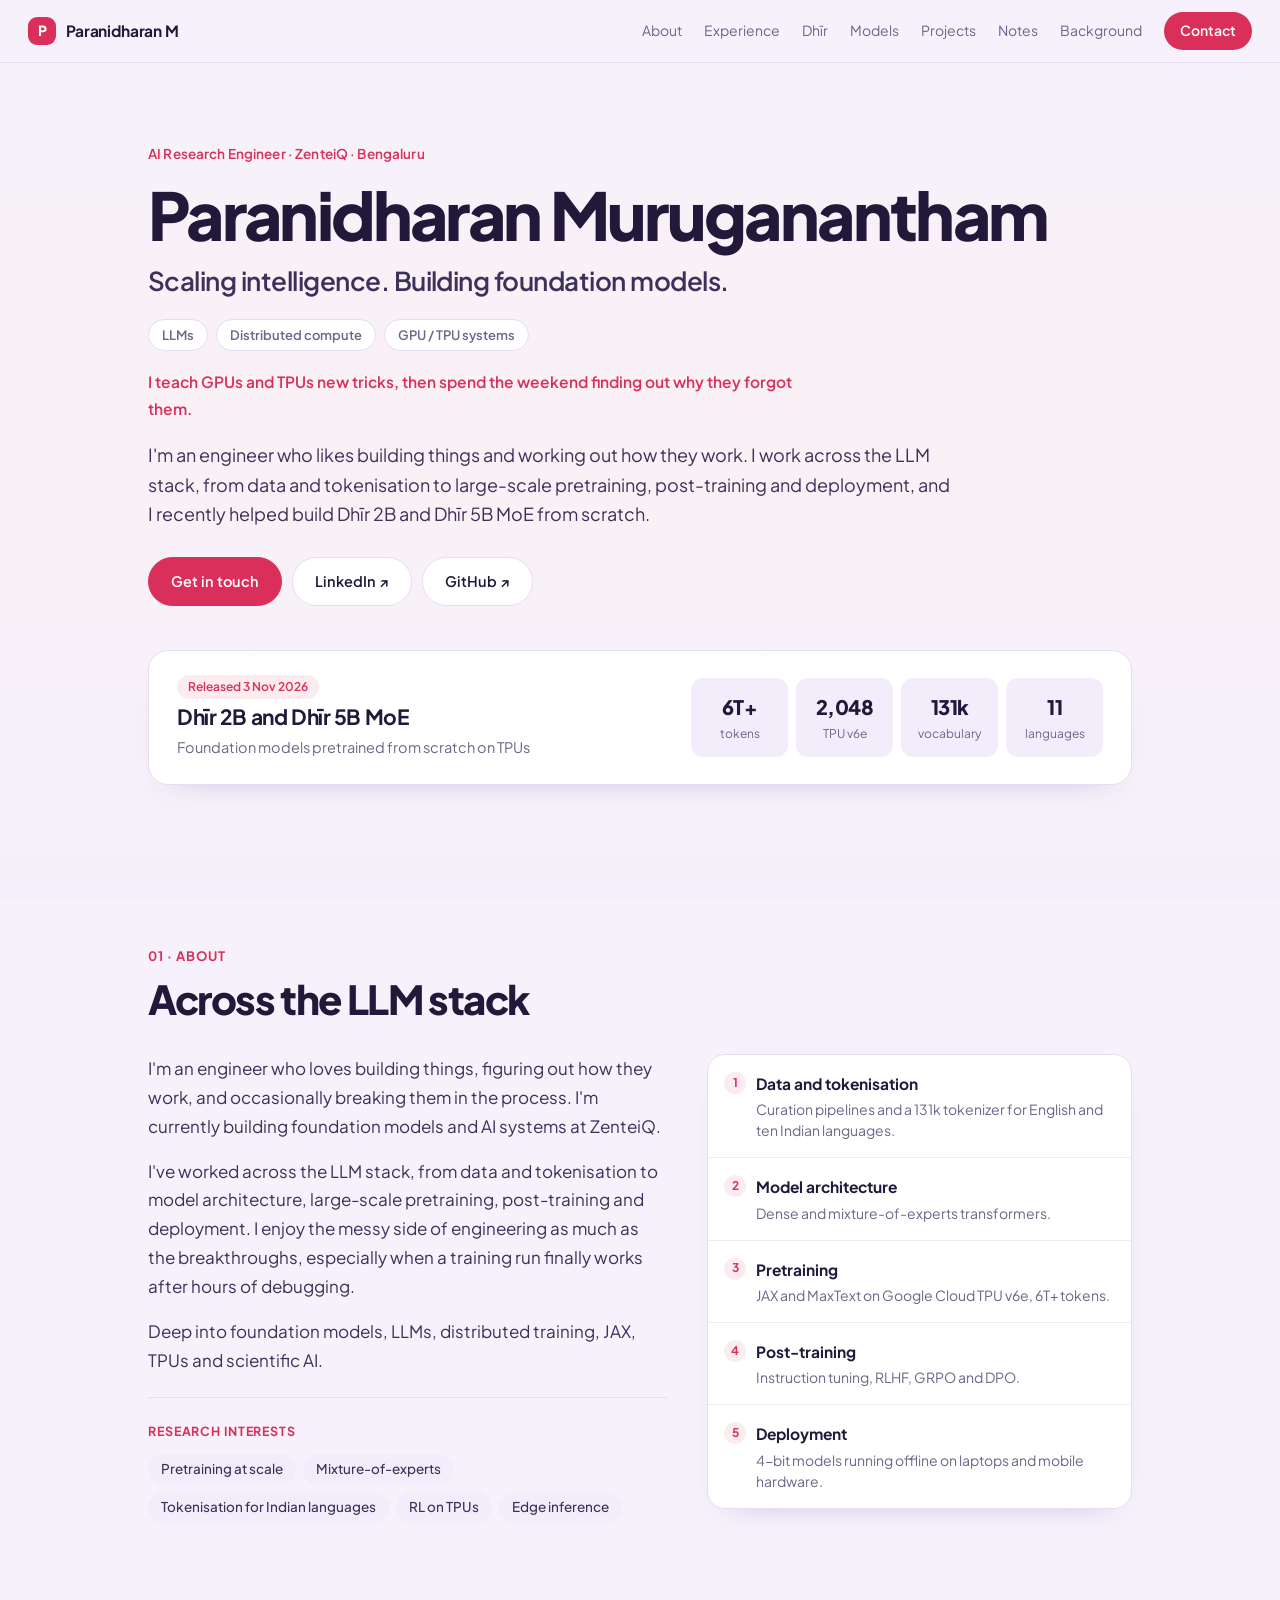
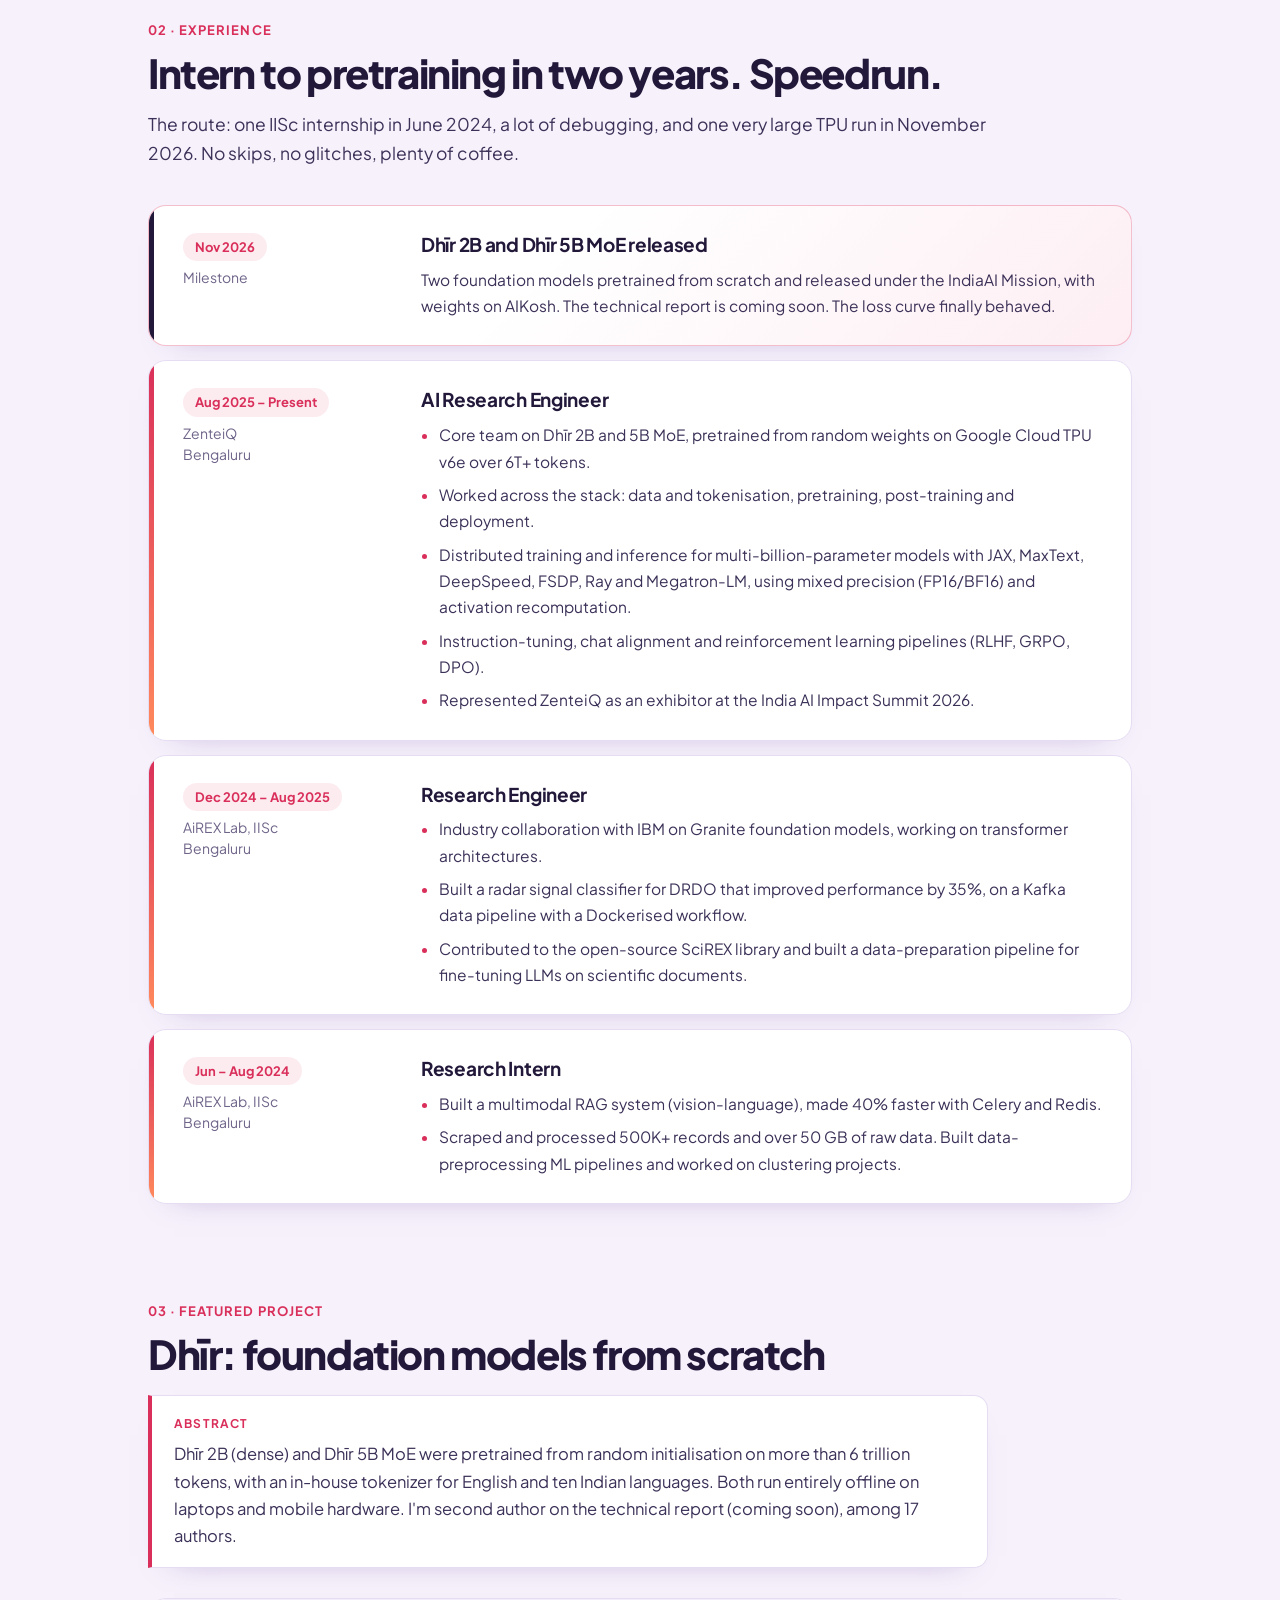
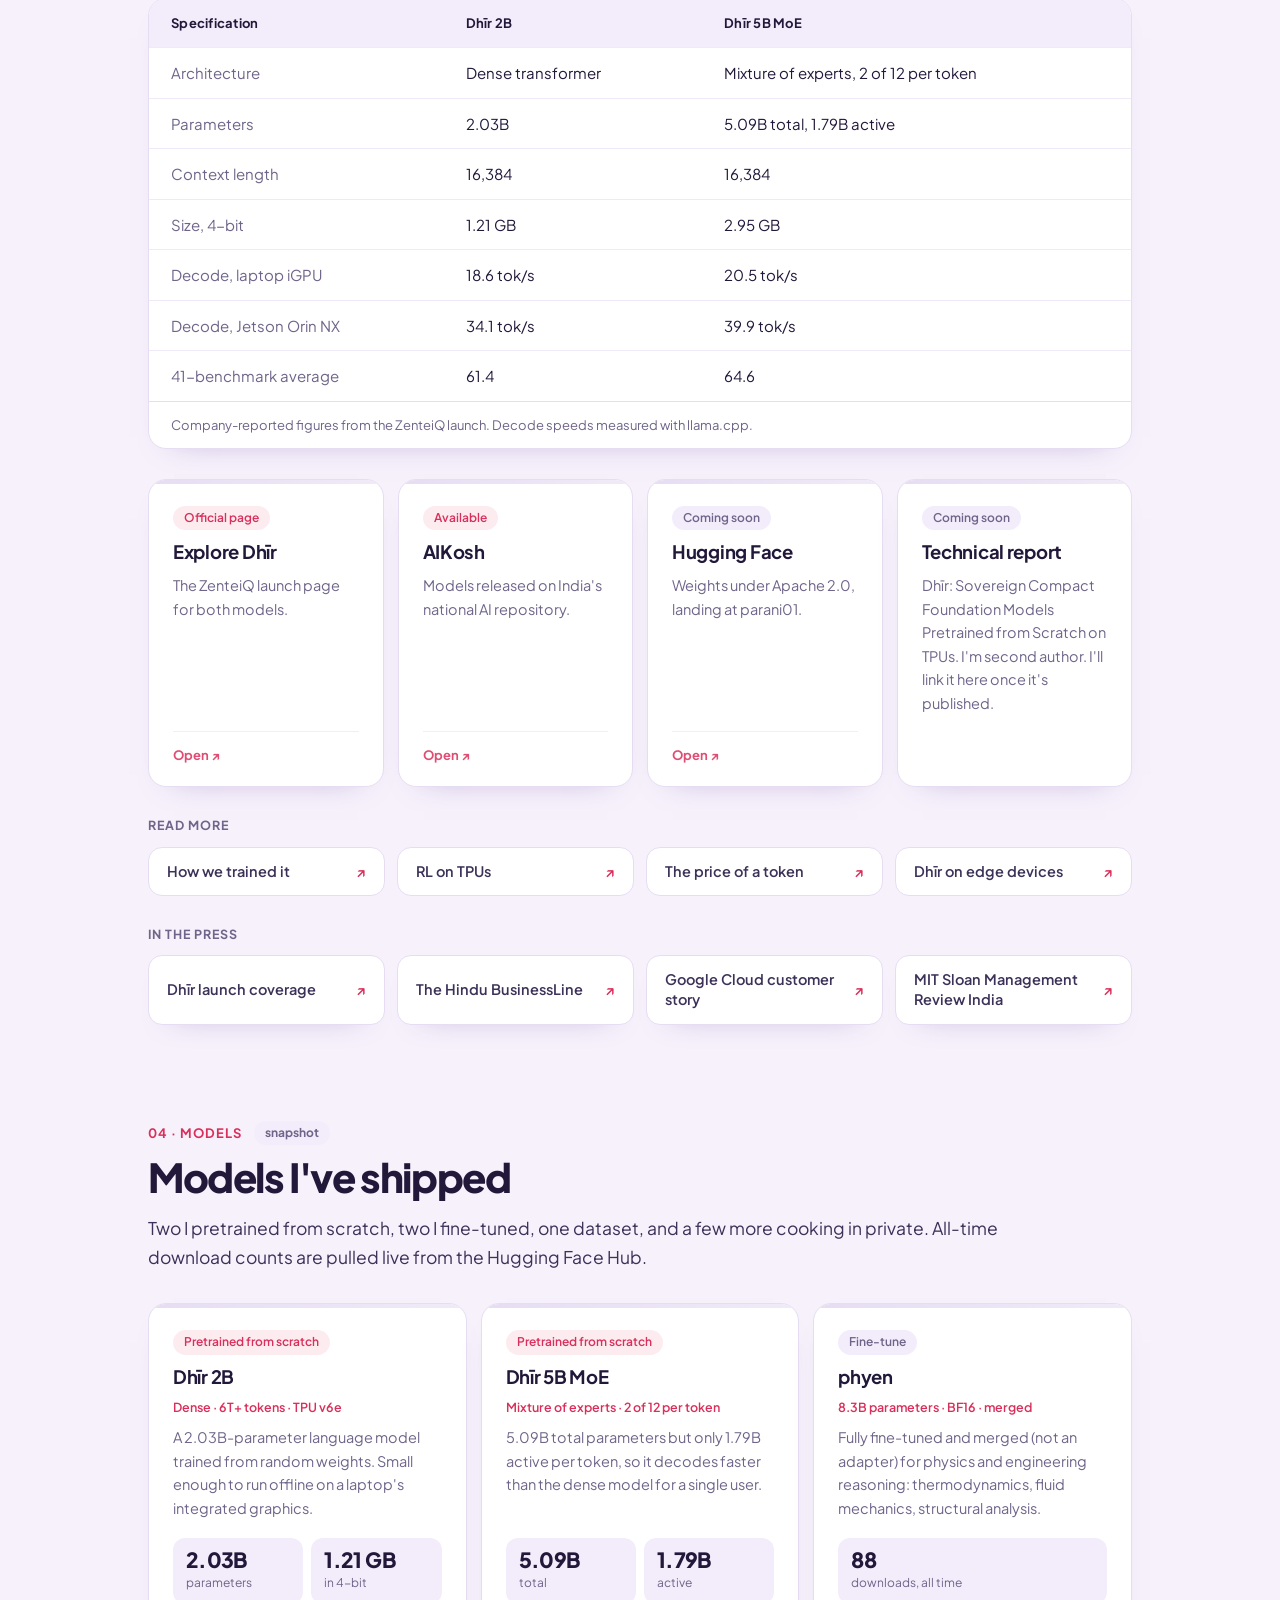
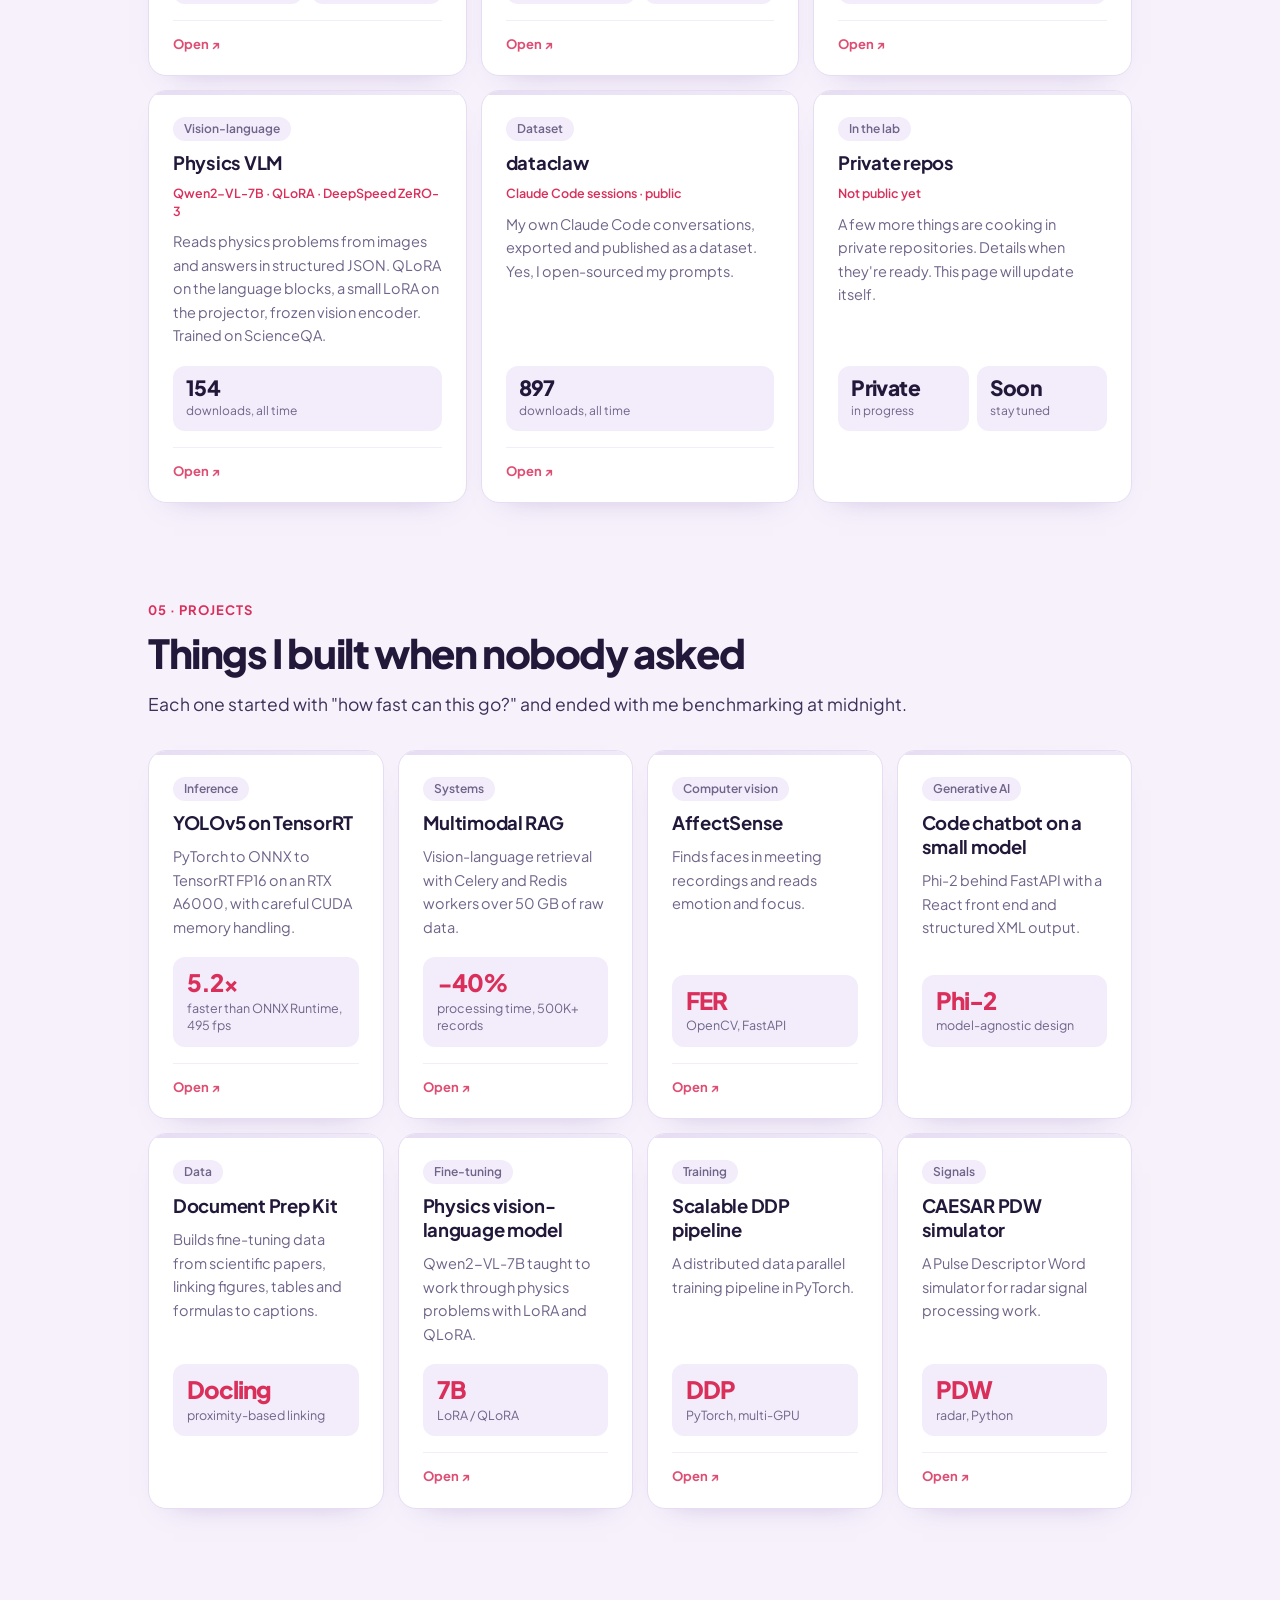
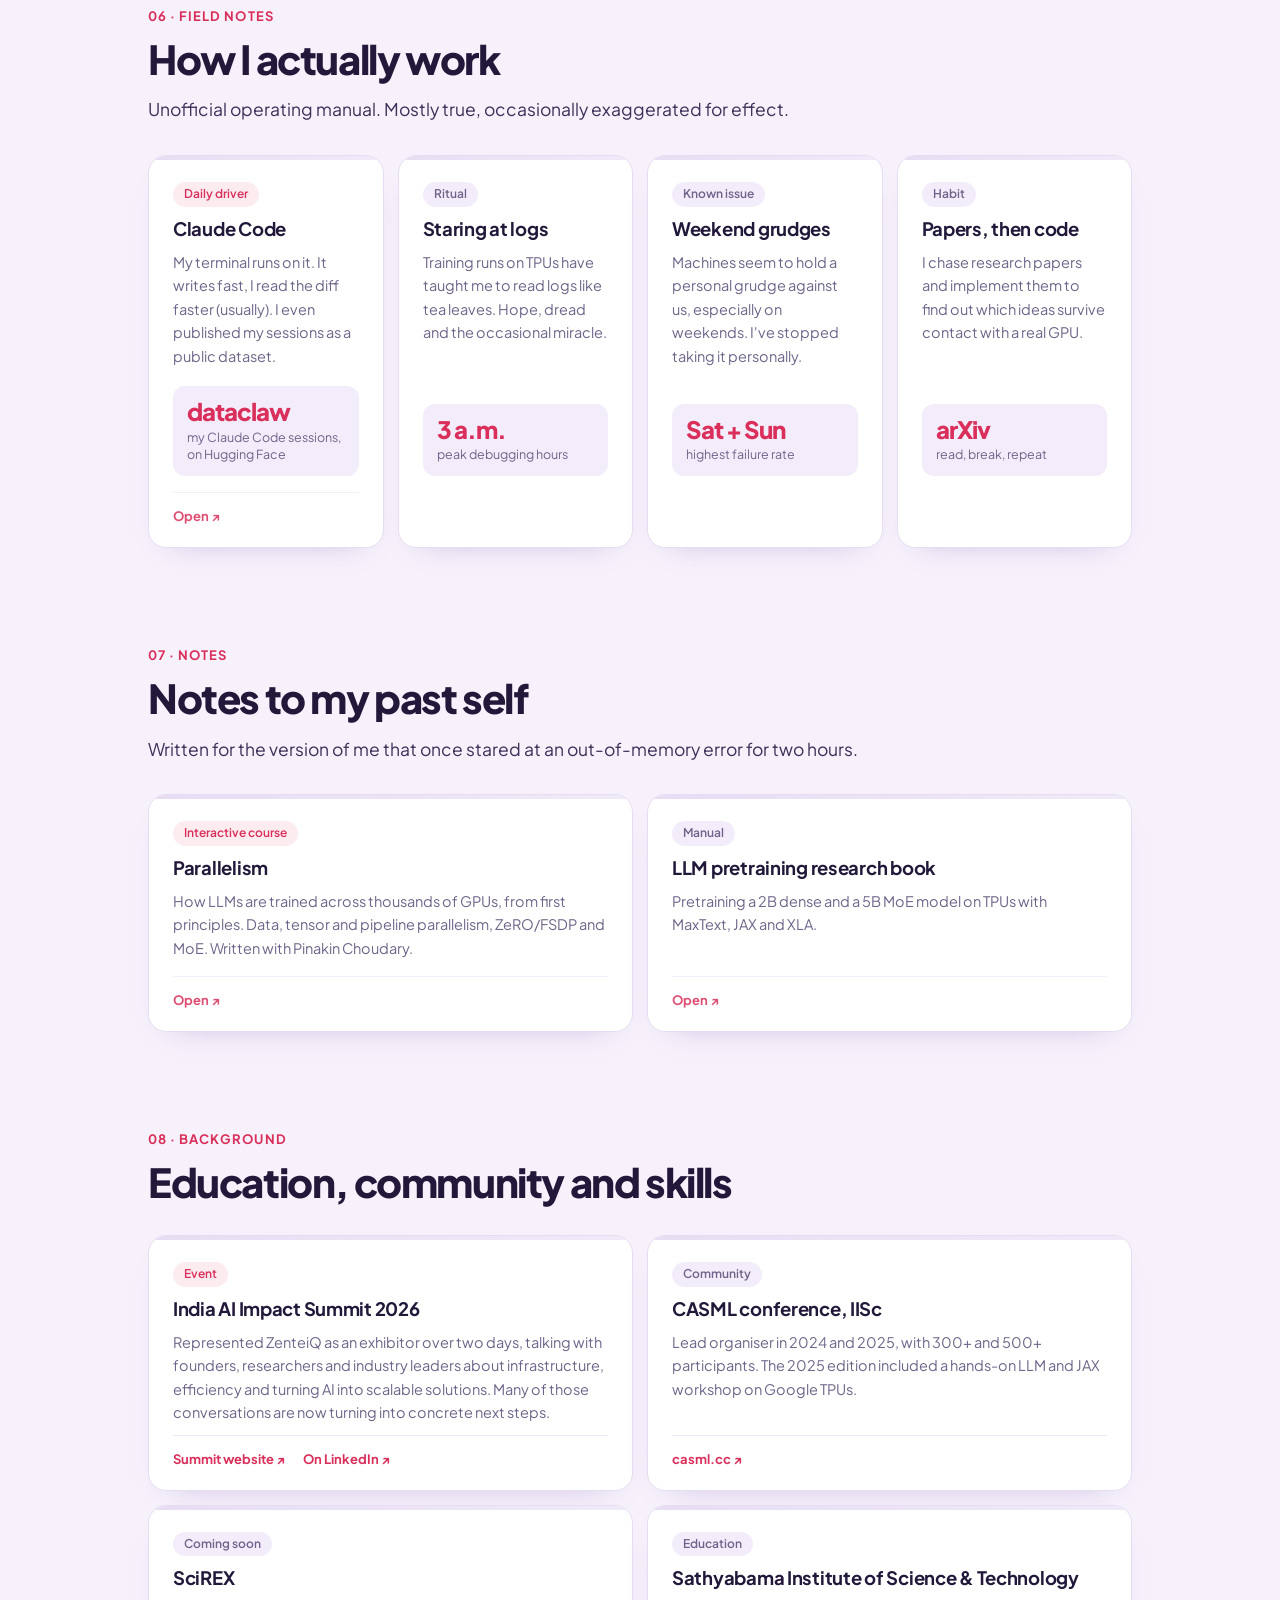
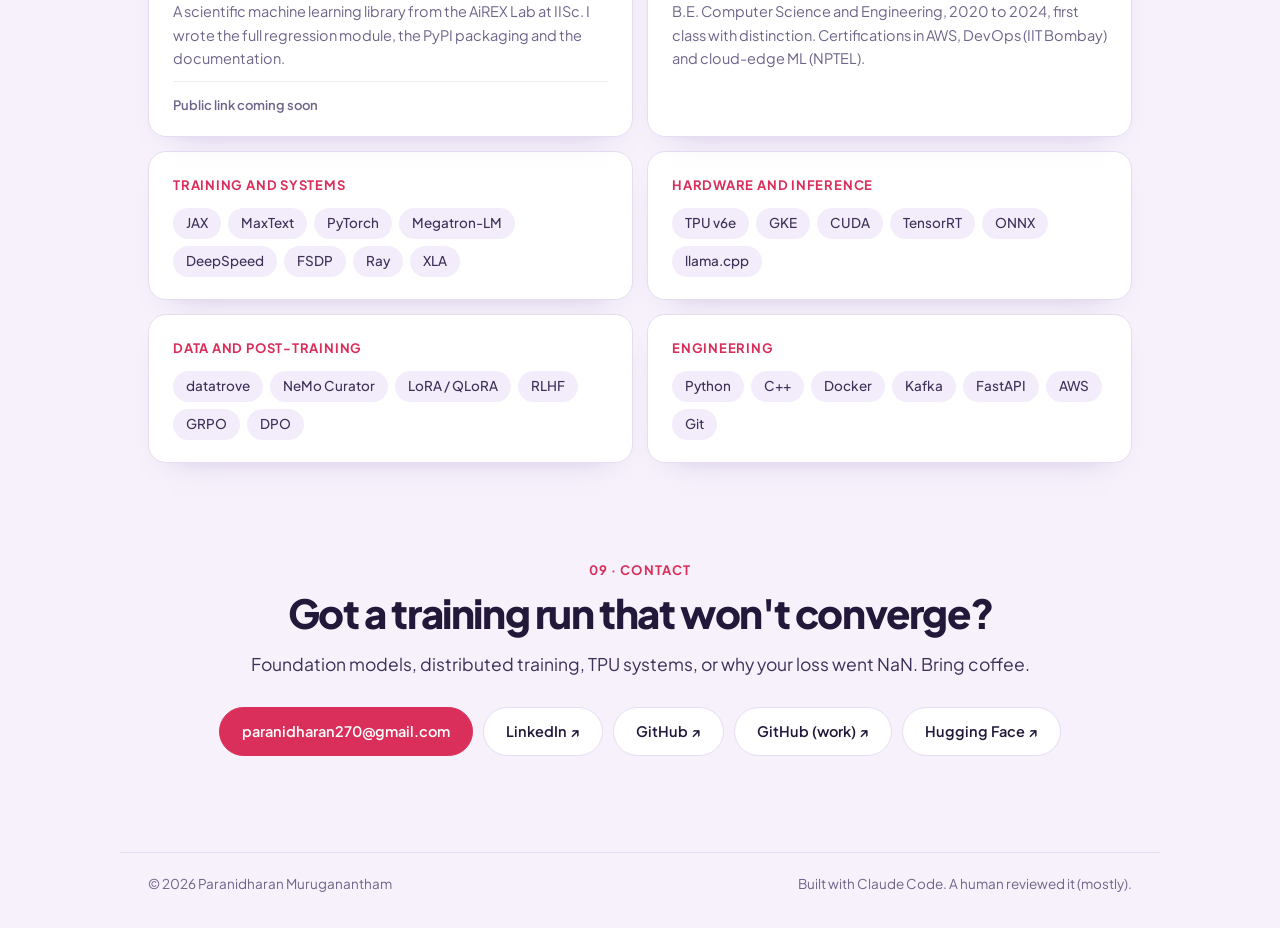
==== index.html @ 04b6b494 "Show all-time downloads (phyen 88, VLM 154, dataclaw 897), remove likes; live via downloadsAllTime C" ====
<!doctype html>
<html lang="en">
<head>
<meta charset="utf-8">
<meta name="viewport" content="width=device-width, initial-scale=1">
<title>Paranidharan Muruganantham · AI Research Engineer</title>
<meta name="description" content="Paranidharan Muruganantham, AI research engineer at ZenteiQ, Bengaluru. Works across the LLM stack: data, tokenisation, pretraining, post-training and deployment. Helped build Dhīr 2B and 5B MoE from scratch on TPUs.">
<meta name="theme-color" content="#f6f1fb">
<meta property="og:title" content="Paranidharan Muruganantham · AI Research Engineer">
<meta property="og:description" content="Scaling intelligence. Building foundation models. Helped build Dhīr 2B and Dhīr 5B MoE from scratch.">
<meta property="og:type" content="website">
<link rel="icon" href="data:image/svg+xml,%3Csvg xmlns='http://www.w3.org/2000/svg' viewBox='0 0 32 32'%3E%3Crect width='32' height='32' rx='9' fill='%23e0365f'/%3E%3Cpath d='M10 25V7h7a5.5 5.5 0 010 11h-7' fill='none' stroke='white' stroke-width='3.2' stroke-linejoin='round' stroke-linecap='round'/%3E%3C/svg%3E">
<link rel="preconnect" href="https://fonts.googleapis.com">
<link rel="preconnect" href="https://fonts.gstatic.com" crossorigin>
<link href="https://fonts.googleapis.com/css2?family=Plus+Jakarta+Sans:wght@400;500;600;700;800&display=swap" rel="stylesheet">
<link rel="stylesheet" href="style.css">
</head>
<body>

<header class="nav">
  <a class="brand" href="#top"><span class="logo">P</span>Paranidharan M</a>
  <nav aria-label="Primary">
    <a href="#about">About</a>
    <a href="#experience">Experience</a>
    <a href="#dhir">Dhīr</a>
    <a href="#models">Models</a>
    <a href="#projects">Projects</a>
    <a href="#notes">Notes</a>
    <a href="#background">Background</a>
    <a href="#contact" class="nav-cta">Contact</a>
  </nav>
</header>

<main id="top">

<!-- HERO -->
<section class="hero">
  <div class="wrap">
    <p class="eyebrow">AI Research Engineer · ZenteiQ · Bengaluru</p>
    <h1>Paranidharan Muruganantham</h1>
    <p class="headline">Scaling intelligence. Building foundation models.</p>
    <p class="tags"><span>LLMs</span><span>Distributed compute</span><span>GPU / TPU systems</span></p>
    <p class="quip">I teach GPUs and TPUs new tricks, then spend the weekend finding out why they forgot them.</p>
    <p class="intro">I'm an engineer who likes building things and working out how they work. I work across the LLM stack, from data and tokenisation to large-scale pretraining, post-training and deployment, and I recently helped build Dhīr 2B and Dhīr 5B MoE from scratch.</p>
    <div class="cta">
      <a class="btn solid" href="#contact">Get in touch</a>
      <a class="btn" href="https://www.linkedin.com/in/paranidharanm/" target="_blank" rel="noopener">LinkedIn ↗</a>
      <a class="btn" href="https://github.com/paranidharan1" target="_blank" rel="noopener">GitHub ↗</a>
    </div>

    <a class="banner" href="#dhir">
      <div class="banner-t"><span class="pill ok">Released 3 Nov 2026</span><b>Dhīr 2B and Dhīr 5B MoE</b><span>Foundation models pretrained from scratch on TPUs</span></div>
      <dl class="banner-s">
        <div><dt>6T+</dt><dd>tokens</dd></div>
        <div><dt>2,048</dt><dd>TPU v6e</dd></div>
        <div><dt>131k</dt><dd>vocabulary</dd></div>
        <div><dt>11</dt><dd>languages</dd></div>
      </dl>
    </a>
  </div>
</section>

<!-- ABOUT -->
<section id="about" class="wrap section">
  <p class="label">01 · About</p>
  <h2>Across the LLM stack</h2>
  <div class="about">
    <div class="about-text">
      <p>I'm an engineer who loves building things, figuring out how they work, and occasionally breaking them in the process. I'm currently building foundation models and AI systems at ZenteiQ.</p>
      <p>I've worked across the LLM stack, from data and tokenisation to model architecture, large-scale pretraining, post-training and deployment. I enjoy the messy side of engineering as much as the breakthroughs, especially when a training run finally works after hours of debugging.</p>
      <p>Deep into foundation models, LLMs, distributed training, JAX, TPUs and scientific AI.</p>
      <div class="interests"><b>Research interests</b>
        <p><span>Pretraining at scale</span><span>Mixture-of-experts</span><span>Tokenisation for Indian languages</span><span>RL on TPUs</span><span>Edge inference</span></p></div>
    </div>
    <ul class="stack">
      <li><b>Data and tokenisation</b><span>Curation pipelines and a 131k tokenizer for English and ten Indian languages.</span></li>
      <li><b>Model architecture</b><span>Dense and mixture-of-experts transformers.</span></li>
      <li><b>Pretraining</b><span>JAX and MaxText on Google Cloud TPU v6e, 6T+ tokens.</span></li>
      <li><b>Post-training</b><span>Instruction tuning, RLHF, GRPO and DPO.</span></li>
      <li><b>Deployment</b><span>4-bit models running offline on laptops and mobile hardware.</span></li>
    </ul>
  </div>
</section>

<!-- EXPERIENCE -->
<section id="experience" class="wrap section">
  <p class="label">02 · Experience</p>
  <h2>Intern to pretraining in two years. Speedrun.</h2>
  <p class="lead">The route: one IISc internship in June 2024, a lot of debugging, and one very large TPU run in November 2026. No skips, no glitches, plenty of coffee.</p>

  <div class="jobs">
    <article class="job milestone">
      <div class="job-meta"><b>Nov 2026</b><span>Milestone</span></div>
      <div class="job-body"><h3>Dhīr 2B and Dhīr 5B MoE released</h3>
        <p>Two foundation models pretrained from scratch and released under the IndiaAI Mission, with weights on AIKosh. The technical report is coming soon. The loss curve finally behaved.</p></div>
    </article>

    <article class="job">
      <div class="job-meta"><b>Aug 2025 – Present</b><span>ZenteiQ<br>Bengaluru</span></div>
      <div class="job-body"><h3>AI Research Engineer</h3>
        <ul>
          <li>Core team on Dhīr 2B and 5B MoE, pretrained from random weights on Google Cloud TPU v6e over 6T+ tokens.</li>
          <li>Worked across the stack: data and tokenisation, pretraining, post-training and deployment.</li>
          <li>Distributed training and inference for multi-billion-parameter models with JAX, MaxText, DeepSpeed, FSDP, Ray and Megatron-LM, using mixed precision (FP16/BF16) and activation recomputation.</li>
          <li>Instruction-tuning, chat alignment and reinforcement learning pipelines (RLHF, GRPO, DPO).</li>
          <li>Represented ZenteiQ as an exhibitor at the India AI Impact Summit 2026.</li>
        </ul></div>
    </article>

    <article class="job">
      <div class="job-meta"><b>Dec 2024 – Aug 2025</b><span>AiREX Lab, IISc<br>Bengaluru</span></div>
      <div class="job-body"><h3>Research Engineer</h3>
        <ul>
          <li>Industry collaboration with IBM on Granite foundation models, working on transformer architectures.</li>
          <li>Built a radar signal classifier for DRDO that improved performance by 35%, on a Kafka data pipeline with a Dockerised workflow.</li>
          <li>Contributed to the open-source SciREX library and built a data-preparation pipeline for fine-tuning LLMs on scientific documents.</li>
        </ul></div>
    </article>

    <article class="job">
      <div class="job-meta"><b>Jun – Aug 2024</b><span>AiREX Lab, IISc<br>Bengaluru</span></div>
      <div class="job-body"><h3>Research Intern</h3>
        <ul>
          <li>Built a multimodal RAG system (vision-language), made 40% faster with Celery and Redis.</li>
          <li>Scraped and processed 500K+ records and over 50 GB of raw data. Built data-preprocessing ML pipelines and worked on clustering projects.</li>
        </ul></div>
    </article>
  </div>
</section>

<!-- DHIR -->
<section id="dhir" class="wrap section">
  <p class="label">03 · Featured project</p>
  <h2>Dhīr: foundation models from scratch</h2>
  <div class="abstract"><b>Abstract</b><p>Dhīr 2B (dense) and Dhīr 5B MoE were pretrained from random initialisation on more than 6 trillion tokens, with an in-house tokenizer for English and ten Indian languages. Both run entirely offline on laptops and mobile hardware. I'm second author on the technical report (coming soon), among 17 authors.</p></div>

  <div class="table-wrap">
    <table>
      <thead><tr><th>Specification</th><th>Dhīr 2B</th><th>Dhīr 5B MoE</th></tr></thead>
      <tbody>
        <tr><td>Architecture</td><td>Dense transformer</td><td>Mixture of experts, 2 of 12 per token</td></tr>
        <tr><td>Parameters</td><td>2.03B</td><td>5.09B total, 1.79B active</td></tr>
        <tr><td>Context length</td><td>16,384</td><td>16,384</td></tr>
        <tr><td>Size, 4-bit</td><td>1.21 GB</td><td>2.95 GB</td></tr>
        <tr><td>Decode, laptop iGPU</td><td>18.6 tok/s</td><td>20.5 tok/s</td></tr>
        <tr><td>Decode, Jetson Orin NX</td><td>34.1 tok/s</td><td>39.9 tok/s</td></tr>
        <tr><td>41-benchmark average</td><td>61.4</td><td>64.6</td></tr>
      </tbody>
    </table>
    <p class="note">Company-reported figures from the ZenteiQ launch. Decode speeds measured with llama.cpp.</p>
  </div>


  <div class="grid g4">
    <a class="card" href="https://zenteiq.ai/dhir/" target="_blank" rel="noopener"><span class="pill ok">Official page</span><h3>Explore Dhīr</h3><p>The ZenteiQ launch page for both models.</p></a>
    <a class="card" href="https://aikosh.indiaai.gov.in/home/public-profile/user/07452cda-0163-4286-a56b-80e8ab56b3c2?tabs=about" target="_blank" rel="noopener"><span class="pill ok">Available</span><h3>AIKosh</h3><p>Models released on India's national AI repository.</p></a>
    <a class="card" href="https://huggingface.co/parani01" target="_blank" rel="noopener"><span class="pill">Coming soon</span><h3>Hugging Face</h3><p>Weights under Apache 2.0, landing at parani01.</p></a>
    <div class="card"><span class="pill">Coming soon</span><h3>Technical report</h3><p>Dhīr: Sovereign Compact Foundation Models Pretrained from Scratch on TPUs. I'm second author. I'll link it here once it's published.</p></div>
  </div>

  <div class="linkgroup">
    <h4>Read more</h4>
    <div class="linkgrid">
      <a href="https://zenteiq.ai/research/blog/training-small-models-for-the-physical-world/" target="_blank" rel="noopener">How we trained it</a>
      <a href="https://zenteiq.ai/research/blog/reinforcement-learning-on-tpus/" target="_blank" rel="noopener">RL on TPUs</a>
      <a href="https://zenteiq.ai/research/blog/the-price-of-a-token/" target="_blank" rel="noopener">The price of a token</a>
      <a href="https://zenteiq.ai/research/blog/inferencing-dhir-on-edge-devices/" target="_blank" rel="noopener">Dhīr on edge devices</a>
    </div>
  </div>

  <div class="linkgroup">
    <h4>In the press</h4>
    <div class="linkgrid">
      <a href="https://exceptional.technology/zenteiq-dhir-foundation-models-india/" target="_blank" rel="noopener">Dhīr launch coverage</a>
      <a href="https://www.thehindubusinessline.com/news/science/ai-startup-zeinteiq-to-develop-8-billion-parameter-scientific-model-under-indiaai-mission/article70080799.ece" target="_blank" rel="noopener">The Hindu BusinessLine</a>
      <a href="https://cloud.google.com/blog/products/containers-kubernetes/zenteiq-scales-physical-ai-inference-4x-with-gke-and-llm-d" target="_blank" rel="noopener">Google Cloud customer story</a>
      <a href="https://mitsloanindia.com/article/zenteiq-ai/" target="_blank" rel="noopener">MIT Sloan Management Review India</a>
    </div>
  </div>
</section>

<!-- MODELS -->
<section id="models" class="wrap section">
  <div class="mh"><p class="label">04 · Models</p><span class="live" id="hub-status">snapshot</span></div>
  <h2>Models I've shipped</h2>
  <p class="lead">Two I pretrained from scratch, two I fine-tuned, one dataset, and a few more cooking in private. All-time download counts are pulled live from the Hugging Face Hub.</p>
  <div class="grid g3">
    <a class="card" href="https://zenteiq.ai/dhir/" target="_blank" rel="noopener"><span class="pill ok">Pretrained from scratch</span><h3>Dhīr 2B</h3><p class="spec">Dense · 6T+ tokens · TPU v6e</p><p>A 2.03B-parameter language model trained from random weights. Small enough to run offline on a laptop's integrated graphics.</p><div class="mstats"><div><b>2.03B</b><span>parameters</span></div><div><b>1.21 GB</b><span>in 4-bit</span></div></div></a>
    <a class="card" href="https://zenteiq.ai/dhir/" target="_blank" rel="noopener"><span class="pill ok">Pretrained from scratch</span><h3>Dhīr 5B MoE</h3><p class="spec">Mixture of experts · 2 of 12 per token</p><p>5.09B total parameters but only 1.79B active per token, so it decodes faster than the dense model for a single user.</p><div class="mstats"><div><b>5.09B</b><span>total</span></div><div><b>1.79B</b><span>active</span></div></div></a>
    <a class="card" href="https://huggingface.co/parani01/phyen" target="_blank" rel="noopener" data-hf="models/parani01/phyen"><span class="pill">Fine-tune</span><h3>phyen</h3><p class="spec">8.3B parameters · BF16 · merged</p><p>Fully fine-tuned and merged (not an adapter) for physics and engineering reasoning: thermodynamics, fluid mechanics, structural analysis.</p><div class="mstats one"><div><b data-dl>88</b><span>downloads, all time</span></div></div></a>
    <a class="card" href="https://huggingface.co/parani01/Fine-tuned-physics-VLM-on-LoRA-and-QLoRA" target="_blank" rel="noopener" data-hf="models/parani01/Fine-tuned-physics-VLM-on-LoRA-and-QLoRA"><span class="pill">Vision-language</span><h3>Physics VLM</h3><p class="spec">Qwen2-VL-7B · QLoRA · DeepSpeed ZeRO-3</p><p>Reads physics problems from images and answers in structured JSON. QLoRA on the language blocks, a small LoRA on the projector, frozen vision encoder. Trained on ScienceQA.</p><div class="mstats one"><div><b data-dl>154</b><span>downloads, all time</span></div></div></a>
    <a class="card" href="https://huggingface.co/datasets/parani01/dataclaw-parani01" target="_blank" rel="noopener" data-hf="datasets/parani01/dataclaw-parani01"><span class="pill">Dataset</span><h3>dataclaw</h3><p class="spec">Claude Code sessions · public</p><p>My own Claude Code conversations, exported and published as a dataset. Yes, I open-sourced my prompts.</p><div class="mstats one"><div><b data-dl>897</b><span>downloads, all time</span></div></div></a>
    <div class="card"><span class="pill">In the lab</span><h3>Private repos</h3><p class="spec">Not public yet</p><p>A few more things are cooking in private repositories. Details when they're ready. This page will update itself.</p><div class="mstats"><div><b>Private</b><span>in progress</span></div><div><b>Soon</b><span>stay tuned</span></div></div></div>
  </div>
</section>

<!-- PROJECTS -->
<section id="projects" class="wrap section">
  <p class="label">05 · Projects</p>
  <h2>Things I built when nobody asked</h2>
  <p class="lead">Each one started with "how fast can this go?" and ended with me benchmarking at midnight.</p>
  <div class="grid g4">
    <a class="card" href="https://github.com/parani-zenteiq-ai/TensorRT" target="_blank" rel="noopener"><span class="pill">Inference</span><h3>YOLOv5 on TensorRT</h3><p>PyTorch to ONNX to TensorRT FP16 on an RTX A6000, with careful CUDA memory handling.</p><div class="metric"><b>5.2×</b><span>faster than ONNX Runtime, 495 fps</span></div></a>
    <a class="card" href="https://github.com/paranidharan1/RAG-celery-redis" target="_blank" rel="noopener"><span class="pill">Systems</span><h3>Multimodal RAG</h3><p>Vision-language retrieval with Celery and Redis workers over 50 GB of raw data.</p><div class="metric"><b>−40%</b><span>processing time, 500K+ records</span></div></a>
    <a class="card" href="https://github.com/paranidharan1/ML-driven-Video-analysis" target="_blank" rel="noopener"><span class="pill">Computer vision</span><h3>AffectSense</h3><p>Finds faces in meeting recordings and reads emotion and focus.</p><div class="metric"><b>FER</b><span>OpenCV, FastAPI</span></div></a>
    <div class="card"><span class="pill">Generative AI</span><h3>Code chatbot on a small model</h3><p>Phi-2 behind FastAPI with a React front end and structured XML output.</p><div class="metric"><b>Phi-2</b><span>model-agnostic design</span></div></div>
    <div class="card"><span class="pill">Data</span><h3>Document Prep Kit</h3><p>Builds fine-tuning data from scientific papers, linking figures, tables and formulas to captions.</p><div class="metric"><b>Docling</b><span>proximity-based linking</span></div></div>
    <a class="card" href="https://github.com/parani-zenteiq-ai/vlm-physics-finetune" target="_blank" rel="noopener"><span class="pill">Fine-tuning</span><h3>Physics vision-language model</h3><p>Qwen2-VL-7B taught to work through physics problems with LoRA and QLoRA.</p><div class="metric"><b>7B</b><span>LoRA / QLoRA</span></div></a>
    <a class="card" href="https://github.com/parani-zenteiq-ai/scalable-DDP-pipeline" target="_blank" rel="noopener"><span class="pill">Training</span><h3>Scalable DDP pipeline</h3><p>A distributed data parallel training pipeline in PyTorch.</p><div class="metric"><b>DDP</b><span>PyTorch, multi-GPU</span></div></a>
    <a class="card" href="https://github.com/paranidharan1/pdw-simulator" target="_blank" rel="noopener"><span class="pill">Signals</span><h3>CAESAR PDW simulator</h3><p>A Pulse Descriptor Word simulator for radar signal processing work.</p><div class="metric"><b>PDW</b><span>radar, Python</span></div></a>
  </div>
</section>

<!-- HOW I WORK -->
<section id="how" class="wrap section">
  <p class="label">06 · Field notes</p>
  <h2>How I actually work</h2>
  <p class="lead">Unofficial operating manual. Mostly true, occasionally exaggerated for effect.</p>
  <div class="grid g4">
    <a class="card" href="https://huggingface.co/datasets/parani01/dataclaw-parani01" target="_blank" rel="noopener"><span class="pill ok">Daily driver</span><h3>Claude Code</h3><p>My terminal runs on it. It writes fast, I read the diff faster (usually). I even published my sessions as a public dataset.</p><div class="metric"><b>dataclaw</b><span>my Claude Code sessions, on Hugging Face</span></div></a>
    <div class="card"><span class="pill">Ritual</span><h3>Staring at logs</h3><p>Training runs on TPUs have taught me to read logs like tea leaves. Hope, dread and the occasional miracle.</p><div class="metric"><b>3 a.m.</b><span>peak debugging hours</span></div></div>
    <div class="card"><span class="pill">Known issue</span><h3>Weekend grudges</h3><p>Machines seem to hold a personal grudge against us, especially on weekends. I've stopped taking it personally.</p><div class="metric"><b>Sat + Sun</b><span>highest failure rate</span></div></div>
    <div class="card"><span class="pill">Habit</span><h3>Papers, then code</h3><p>I chase research papers and implement them to find out which ideas survive contact with a real GPU.</p><div class="metric"><b>arXiv</b><span>read, break, repeat</span></div></div>
  </div>
</section>

<!-- NOTES -->
<section id="notes" class="wrap section">
  <p class="label">07 · Notes</p>
  <h2>Notes to my past self</h2>
  <p class="lead">Written for the version of me that once stared at an out-of-memory error for two hours.</p>
  <div class="grid g2">
    <a class="card" href="https://parani-zenteiq-ai.github.io/parallelism/" target="_blank" rel="noopener"><span class="pill ok">Interactive course</span><h3>Parallelism</h3><p>How LLMs are trained across thousands of GPUs, from first principles. Data, tensor and pipeline parallelism, ZeRO/FSDP and MoE. Written with Pinakin Choudary.</p></a>
    <a class="card" href="https://github.com/paranidharan1/llm-pretraining-research-book" target="_blank" rel="noopener"><span class="pill">Manual</span><h3>LLM pretraining research book</h3><p>Pretraining a 2B dense and a 5B MoE model on TPUs with MaxText, JAX and XLA.</p></a>
  </div>
</section>

<!-- BACKGROUND -->
<section id="background" class="wrap section">
  <p class="label">08 · Background</p>
  <h2>Education, community and skills</h2>
  <div class="grid g2">
    <div class="card bg"><span class="pill ok">Event</span><h3>India AI Impact Summit 2026</h3><p>Represented ZenteiQ as an exhibitor over two days, talking with founders, researchers and industry leaders about infrastructure, efficiency and turning AI into scalable solutions. Many of those conversations are now turning into concrete next steps.</p><div class="clinks"><a href="https://impact.indiaai.gov.in" target="_blank" rel="noopener">Summit website ↗</a><a href="https://www.linkedin.com/in/paranidharanm/recent-activity/all/" target="_blank" rel="noopener">On LinkedIn ↗</a></div></div>
    <div class="card bg"><span class="pill">Community</span><h3>CASML conference, IISc</h3><p>Lead organiser in 2024 and 2025, with 300+ and 500+ participants. The 2025 edition included a hands-on LLM and JAX workshop on Google TPUs.</p><div class="clinks"><a href="https://casml.cc" target="_blank" rel="noopener">casml.cc ↗</a></div></div>
    <div class="card bg"><span class="pill">Coming soon</span><h3>SciREX</h3><p>A scientific machine learning library from the AiREX Lab at IISc. I wrote the full regression module, the PyPI packaging and the documentation.</p><div class="clinks"><span class="soon">Public link coming soon</span></div></div>
    <div class="card bg"><span class="pill">Education</span><h3>Sathyabama Institute of Science &amp; Technology</h3><p>B.E. Computer Science and Engineering, 2020 to 2024, first class with distinction. Certifications in AWS, DevOps (IIT Bombay) and cloud-edge ML (NPTEL).</p></div>
  </div>

  <div class="skills">
    <div><h4>Training and systems</h4><p><span>JAX</span><span>MaxText</span><span>PyTorch</span><span>Megatron-LM</span><span>DeepSpeed</span><span>FSDP</span><span>Ray</span><span>XLA</span></p></div>
    <div><h4>Hardware and inference</h4><p><span>TPU v6e</span><span>GKE</span><span>CUDA</span><span>TensorRT</span><span>ONNX</span><span>llama.cpp</span></p></div>
    <div><h4>Data and post-training</h4><p><span>datatrove</span><span>NeMo Curator</span><span>LoRA / QLoRA</span><span>RLHF</span><span>GRPO</span><span>DPO</span></p></div>
    <div><h4>Engineering</h4><p><span>Python</span><span>C++</span><span>Docker</span><span>Kafka</span><span>FastAPI</span><span>AWS</span><span>Git</span></p></div>
  </div>
</section>

<!-- CONTACT -->
<section id="contact" class="wrap section contact">
  <p class="label">09 · Contact</p>
  <h2>Got a training run that won't converge?</h2>
  <p class="lead">Foundation models, distributed training, TPU systems, or why your loss went NaN. Bring coffee.</p>
  <div class="cta center">
    <a class="btn solid" href="mailto:paranidharan270@gmail.com">paranidharan270@gmail.com</a>
    <a class="btn" href="https://www.linkedin.com/in/paranidharanm/" target="_blank" rel="noopener">LinkedIn ↗</a>
    <a class="btn" href="https://github.com/paranidharan1" target="_blank" rel="noopener">GitHub ↗</a>
    <a class="btn" href="https://github.com/parani-zenteiq-ai" target="_blank" rel="noopener">GitHub (work) ↗</a>
    <a class="btn" href="https://huggingface.co/parani01" target="_blank" rel="noopener">Hugging Face ↗</a>
  </div>
</section>

</main>

<footer class="wrap foot">
  <span>© 2026 Paranidharan Muruganantham</span>
  <span>Built with Claude Code. A human reviewed it (mostly).</span>
</footer>

<script src="script.js"></script>
</body>
</html>
---- style.css ----
/* Pastel, clean and organised. One section pattern throughout: label, heading, lead, content. */
:root{
  --bg:#f6f1fb; --paper:#ffffff; --ink:#22183a; --soft:#3c3158; --muted:#6f6489; --line:#e6ddf3; --line2:#f0eaf8;
  --accent:#d92f5a; --accent-dim:rgba(217,47,90,.09); --tint:#f3edfb;
  --font:"Plus Jakarta Sans",system-ui,-apple-system,"Segoe UI",sans-serif;
  --r:14px; --shadow:0 14px 30px -26px rgba(100,60,160,.5); --lift:0 22px 40px -24px rgba(100,60,160,.45);
}
*{box-sizing:border-box;margin:0}
html{scroll-behavior:smooth;scroll-padding-top:76px;background:var(--bg)}
body{font:16.5px/1.7 var(--font);color:var(--ink);-webkit-font-smoothing:antialiased;overflow-x:hidden;
  background:linear-gradient(180deg,#f6f1fb 0%,#faf1f6 50%,#f4f0fb 100%);background-attachment:fixed}
a{color:inherit;text-decoration:none}
::selection{background:var(--accent);color:#fff}
.wrap{max-width:1040px;margin:0 auto;padding:0 28px}

/* nav */
.nav{position:sticky;top:0;z-index:30;display:flex;justify-content:space-between;align-items:center;padding:12px 28px;background:rgba(246,241,251,.85);backdrop-filter:blur(12px);border-bottom:1px solid var(--line)}
.brand{display:flex;align-items:center;gap:10px;font-weight:700;font-size:15.5px;letter-spacing:-.01em}
.logo{display:grid;place-items:center;width:28px;height:28px;border-radius:9px;background:var(--accent);color:#fff;font-weight:800;font-size:14px}
.nav nav{display:flex;gap:22px;align-items:center;font-size:14px;color:var(--muted)}
.nav nav a:hover{color:var(--ink)}
.nav-cta{background:var(--accent);color:#fff!important;padding:7px 16px;border-radius:99px;font-weight:600}

/* hero */
.hero{padding:80px 0 64px}
.eyebrow{font-size:13.5px;font-weight:600;color:var(--accent);letter-spacing:.01em}
h1{font-weight:800;font-size:clamp(36px,6.2vw,66px);line-height:1.05;letter-spacing:-.04em;margin:14px 0 10px}
.headline{font-size:clamp(19px,2.4vw,26px);font-weight:600;letter-spacing:-.02em;color:var(--soft)}
.tags{display:flex;flex-wrap:wrap;gap:8px;margin-top:16px}
.tags span{font-size:13px;font-weight:600;color:var(--muted);background:#fff;border:1px solid var(--line);border-radius:99px;padding:4px 13px}
.quip{margin-top:18px;font-size:15.5px;font-weight:600;color:var(--accent);max-width:60ch}
.intro{max-width:62ch;margin-top:18px;font-size:18px;color:var(--soft);line-height:1.65}
.cta{display:flex;flex-wrap:wrap;gap:10px;margin-top:28px}
.cta.center{justify-content:center}
.btn{padding:11px 22px;border:1px solid var(--line);border-radius:99px;font-size:14.5px;font-weight:600;background:#fff;box-shadow:var(--shadow);transition:.18s}
.btn:hover{transform:translateY(-1px);border-color:var(--accent)}
.btn.solid{background:var(--accent);color:#fff;border-color:var(--accent)}
.btn.solid:hover{background:var(--ink);border-color:var(--ink)}
.banner{display:grid;grid-template-columns:1.2fr 1fr;gap:20px;align-items:center;margin-top:44px;background:#fff;border:1px solid var(--line);border-radius:20px;padding:24px 28px;box-shadow:var(--shadow);transition:.2s}
.banner:hover{box-shadow:var(--lift);transform:translateY(-2px)}
.banner-t{display:flex;flex-direction:column;gap:5px;align-items:flex-start}
.banner-t b{font-size:21px;letter-spacing:-.02em;line-height:1.25}
.banner-t>span:last-child{font-size:14.5px;color:var(--muted)}
.banner-s{display:grid;grid-template-columns:repeat(4,1fr);gap:8px;text-align:center}
.banner-s div{background:var(--tint);border-radius:12px;padding:12px 6px}
.banner-s dt{font-weight:800;font-size:20px;letter-spacing:-.03em;color:var(--ink)}
.banner-s dd{font-size:12px;color:var(--muted);margin:0}

/* section pattern */
.section{padding-top:96px}
.label{font-size:13px;font-weight:700;letter-spacing:.08em;text-transform:uppercase;color:var(--accent);margin-bottom:10px}
h2{font-size:clamp(28px,3.8vw,40px);font-weight:800;line-height:1.12;letter-spacing:-.035em}
.lead{max-width:66ch;margin-top:14px;font-size:17.5px;color:var(--soft)}
h3{font-size:18px;line-height:1.3;letter-spacing:-.015em;font-weight:700}
.pill{display:inline-block;align-self:flex-start;font-size:12px;font-weight:600;color:var(--muted);background:var(--tint);border-radius:99px;padding:2px 11px}
.pill.ok{color:var(--accent);background:var(--accent-dim)}

/* about */
.about{display:grid;grid-template-columns:1.1fr .9fr;gap:40px;margin-top:32px;align-items:start}
.about-text p{color:var(--soft);margin-bottom:16px;font-size:17px}
.stack{list-style:none;padding:0;background:#fff;border:1px solid var(--line);border-radius:18px;box-shadow:var(--shadow);overflow:hidden}
.stack li{position:relative;display:grid;gap:2px;padding:16px 20px 16px 48px;border-bottom:1px solid var(--line2)}
.stack{counter-reset:s}
.stack li::before{counter-increment:s;content:counter(s);position:absolute;left:16px;top:17px;width:22px;height:22px;border-radius:50%;background:var(--accent-dim);color:var(--accent);font-size:12px;font-weight:700;display:grid;place-items:center}
.stack li:last-child{border:0}
.stack b{font-size:15.5px}
.stack span{font-size:14px;color:var(--muted);line-height:1.5}

/* experience */
.jobs{margin-top:36px;display:grid;gap:14px}
.job{position:relative;display:grid;grid-template-columns:210px 1fr;gap:28px;background:#fff;border:1px solid var(--line);border-radius:18px;padding:26px 30px 26px 34px;box-shadow:var(--shadow);overflow:hidden}
.job::before{content:"";position:absolute;left:0;top:0;bottom:0;width:5px;background:linear-gradient(180deg,var(--accent),#ff8a5c)}
.job-meta b{display:inline-block;font-size:13px;color:var(--accent);background:var(--accent-dim);border-radius:99px;padding:3px 12px}
.job-meta span{display:block;margin-top:6px;font-size:14px;color:var(--muted);line-height:1.5}
.job-body h3{margin-bottom:10px;font-size:19px}
.job-body p{color:var(--soft);font-size:15.5px}
.job-body ul{padding-left:18px;display:grid;gap:7px;color:var(--soft);font-size:15.5px}
.job-body li::marker{color:var(--accent)}
.job.milestone{background:linear-gradient(135deg,#fff 40%,#fdeef3);border-color:rgba(217,47,90,.3)}
.job.milestone::before{background:var(--ink)}

/* dhir */
.table-wrap{margin-top:30px;background:#fff;border:1px solid var(--line);border-radius:18px;box-shadow:var(--shadow);overflow:hidden}
table{width:100%;border-collapse:collapse;font-size:15px}
th{text-align:left;padding:13px 22px;background:var(--tint);font-size:13px;font-weight:700;letter-spacing:.02em}
td{padding:12px 22px;border-top:1px solid var(--line2)}
td:first-child{color:var(--muted);width:30%}
tbody tr:hover{background:#fcf9ff}
.note{font-size:13px;color:var(--muted);padding:12px 22px;border-top:1px solid var(--line)}
.links{display:flex;flex-wrap:wrap;gap:8px;align-items:center;margin-top:20px}
.links>span{font-size:13px;font-weight:700;color:var(--muted);margin-right:4px}
.links a{font-size:14px;font-weight:600;padding:6px 14px;border:1px solid var(--line);border-radius:99px;background:#fff;color:var(--soft);transition:.15s}
.links a::after{content:" ↗";color:var(--accent)}
.links a:hover{border-color:var(--accent);color:var(--ink)}

/* cards */
.grid{display:grid;gap:14px;margin-top:30px}
.g2{grid-template-columns:repeat(2,1fr)}
.g3{grid-template-columns:repeat(3,1fr)}
.g4{grid-template-columns:repeat(4,1fr)}
.card{position:relative;display:flex;flex-direction:column;gap:10px;background:#fff;border:1px solid var(--line);border-radius:18px;padding:26px 24px 20px;box-shadow:var(--shadow);transition:transform .2s,box-shadow .2s,border-color .2s;overflow:hidden}
.card::before{content:"";position:absolute;left:0;right:0;top:0;height:4px;background:linear-gradient(90deg,var(--line),var(--line2));transition:background .2s}
a.card:hover{transform:translateY(-4px);box-shadow:var(--lift);border-color:rgba(217,47,90,.35)}
a.card:hover::before{background:linear-gradient(90deg,var(--accent),#ff8a5c)}
.card h3{font-size:18.5px}
.card p{color:var(--muted);font-size:14.5px;line-height:1.62;flex:1}
.metric{margin-top:8px;padding:12px 14px;background:var(--tint);border-radius:12px}
.metric b{display:block;font-weight:800;font-size:24px;letter-spacing:-.04em;color:var(--accent);line-height:1.15}
.metric span{display:block;margin-top:3px;font-size:12.5px;color:var(--muted);line-height:1.4}
a.card::after{content:"Open ↗";margin-top:6px;padding-top:12px;border-top:1px solid var(--line2);font-size:13px;font-weight:700;color:var(--accent);opacity:.85}
a.card:hover::after{opacity:1}

/* skills */
.skills{display:grid;grid-template-columns:repeat(2,1fr);gap:14px;margin-top:14px}
.skills>div{background:#fff;border:1px solid var(--line);border-radius:18px;padding:22px 24px;box-shadow:var(--shadow)}
.skills h4{font-size:13px;font-weight:700;letter-spacing:.06em;text-transform:uppercase;color:var(--accent);margin-bottom:12px}
.skills p{display:flex;flex-wrap:wrap;gap:7px}
.skills span{font-size:13.5px;font-weight:500;color:var(--soft);background:var(--tint);border-radius:99px;padding:4px 13px}

/* contact + footer */
.contact{text-align:center;padding-bottom:96px}
.contact .lead{margin-left:auto;margin-right:auto}
.foot{display:flex;justify-content:space-between;flex-wrap:wrap;gap:10px;padding-top:20px;padding-bottom:32px;border-top:1px solid var(--line);font-size:13.5px;color:var(--muted)}

/* reveal */
.rv{opacity:0;transform:translateY(14px);transition:opacity .6s,transform .6s}
.rv.in{opacity:1;transform:none}

@media(max-width:960px){
  .g4{grid-template-columns:repeat(2,1fr)}
  .about,.banner{grid-template-columns:1fr}
}
@media(max-width:760px){
  .g2,.g3,.g4,.skills{grid-template-columns:1fr}
  .job{grid-template-columns:1fr;gap:10px;padding:20px}
  .nav nav a:not(.nav-cta){display:none}
  .hero{padding-top:52px}
  .section{padding-top:72px}
  .banner-s{grid-template-columns:repeat(2,1fr)}
  .table-wrap{overflow-x:auto}
}
@media(prefers-reduced-motion:reduce){
  .rv{opacity:1;transform:none;transition:none}
  html{scroll-behavior:auto}
}

/* keep un-linked cards the same height as linked ones */
div.card::after{content:"\00a0";margin-top:6px;padding-top:12px;border-top:1px solid transparent;font-size:13px}


/* researcher / engineer touches */
.interests{margin-top:22px;padding-top:18px;border-top:1px solid var(--line)}
.interests b{font-size:12.5px;font-weight:700;letter-spacing:.07em;text-transform:uppercase;color:var(--accent)}
.interests p{display:flex;flex-wrap:wrap;gap:7px;margin:10px 0 0}
.interests span{font-size:13.5px;font-weight:500;color:var(--soft);background:var(--tint);border-radius:99px;padding:4px 13px}
.abstract{max-width:70ch;margin-top:18px;padding:18px 22px;background:#fff;border:1px solid var(--line);border-left:4px solid var(--accent);border-radius:0 14px 14px 0;box-shadow:var(--shadow)}
.abstract b{display:block;font-size:12px;font-weight:700;letter-spacing:.1em;text-transform:uppercase;color:var(--accent);margin-bottom:6px}
.abstract p{color:var(--soft);font-size:16.5px;line-height:1.65}
.hub{margin-top:36px}
.hub-h{display:flex;align-items:center;gap:12px;margin-bottom:12px}
.hub-h h3{font-size:17px}
.live{font-size:12px;font-weight:700;color:var(--muted);background:var(--tint);border-radius:99px;padding:2px 11px}
.live.on{color:#1d7a46;background:#e4f5ea}
.live.on::before{content:"";display:inline-block;width:7px;height:7px;border-radius:50%;background:#2fa466;margin-right:6px;animation:pulse 1.8s infinite}
@keyframes pulse{50%{opacity:.35}}
.hub .num{text-align:right;font-variant-numeric:tabular-nums}
.hub td a{font-weight:600;border-bottom:1px solid var(--line)}
.hub td a:hover{border-color:var(--accent);color:var(--accent)}
.hub td{font-size:14.5px}
@media(prefers-reduced-motion:reduce){.live.on::before{animation:none}}


/* proof strip, models section */
.mh{display:flex;align-items:center;gap:12px}
.mh .label,.mh .live{margin-bottom:10px}
.spec{font-size:12.5px!important;font-weight:600;color:var(--accent)!important;flex:0!important;line-height:1.4!important}
.mstats{display:grid;grid-template-columns:1fr 1fr;gap:8px;margin-top:8px}
.mstats div{background:var(--tint);border-radius:12px;padding:10px 13px}
.mstats b{display:block;font-weight:800;font-size:21px;letter-spacing:-.03em;color:var(--ink);line-height:1.15}
.mstats span{display:block;font-size:12px;color:var(--muted);margin-top:1px}


/* aligned link grids */
.linkgroup{margin-top:28px}
.linkgroup h4{font-size:12.5px;font-weight:700;letter-spacing:.08em;text-transform:uppercase;color:var(--muted);margin-bottom:10px}
.linkgrid{display:grid;grid-template-columns:repeat(4,1fr);gap:12px}
.linkgrid a{display:flex;align-items:center;justify-content:space-between;gap:10px;padding:14px 18px;background:#fff;border:1px solid var(--line);border-radius:14px;box-shadow:var(--shadow);font-size:14.5px;font-weight:600;line-height:1.35;color:var(--soft);transition:.18s}
.linkgrid a::after{content:"↗";color:var(--accent);flex:none}
.linkgrid a:hover{transform:translateY(-2px);border-color:rgba(217,47,90,.35);color:var(--ink)}
.card.bg::after{display:none}
.clinks{display:flex;flex-wrap:wrap;gap:8px 18px;margin-top:auto;padding-top:12px;border-top:1px solid var(--line2)}
.clinks a{font-size:13px;font-weight:700;color:var(--accent)}
.clinks a:hover{text-decoration:underline}
.clinks .soon{font-size:13px;font-weight:600;color:var(--muted)}
@media(max-width:960px){.linkgrid{grid-template-columns:repeat(2,1fr)}}
@media(max-width:620px){.linkgrid{grid-template-columns:1fr}}
.metric{min-height:68px}

.mstats.one{grid-template-columns:1fr}
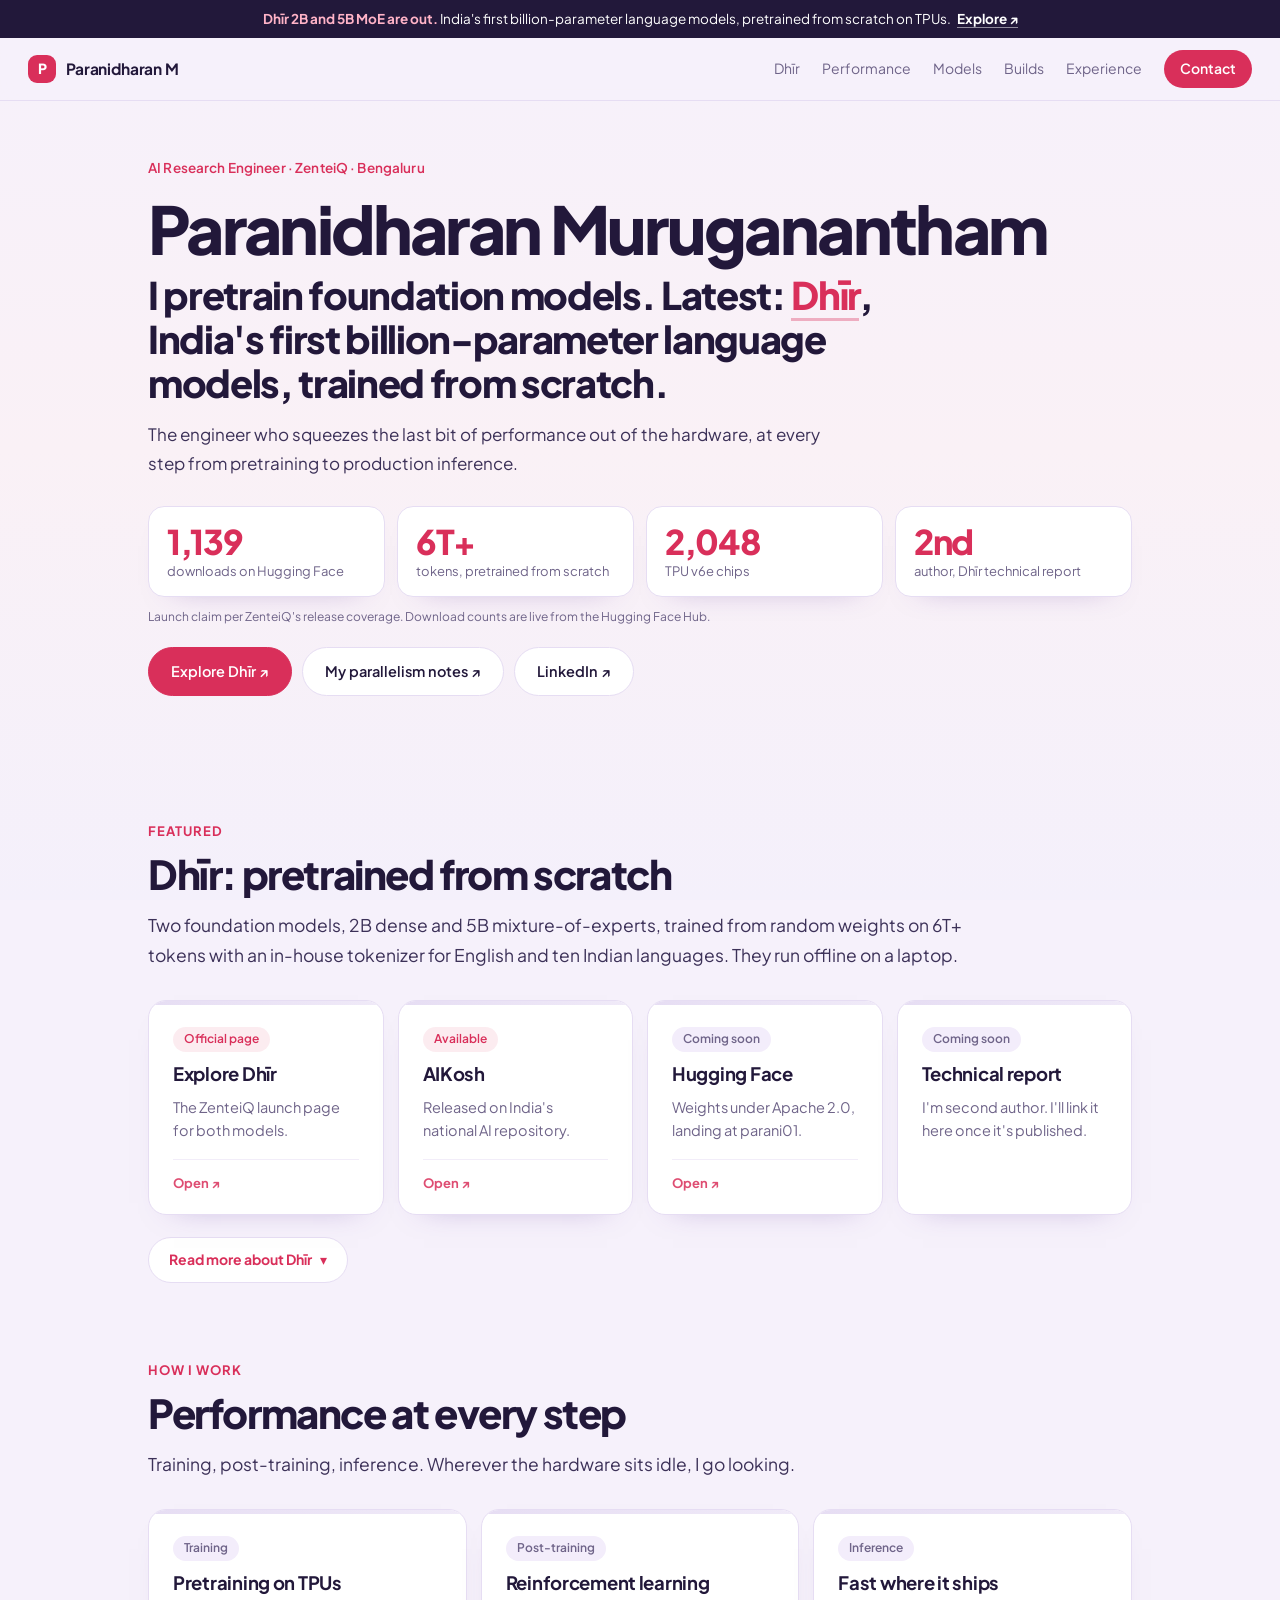
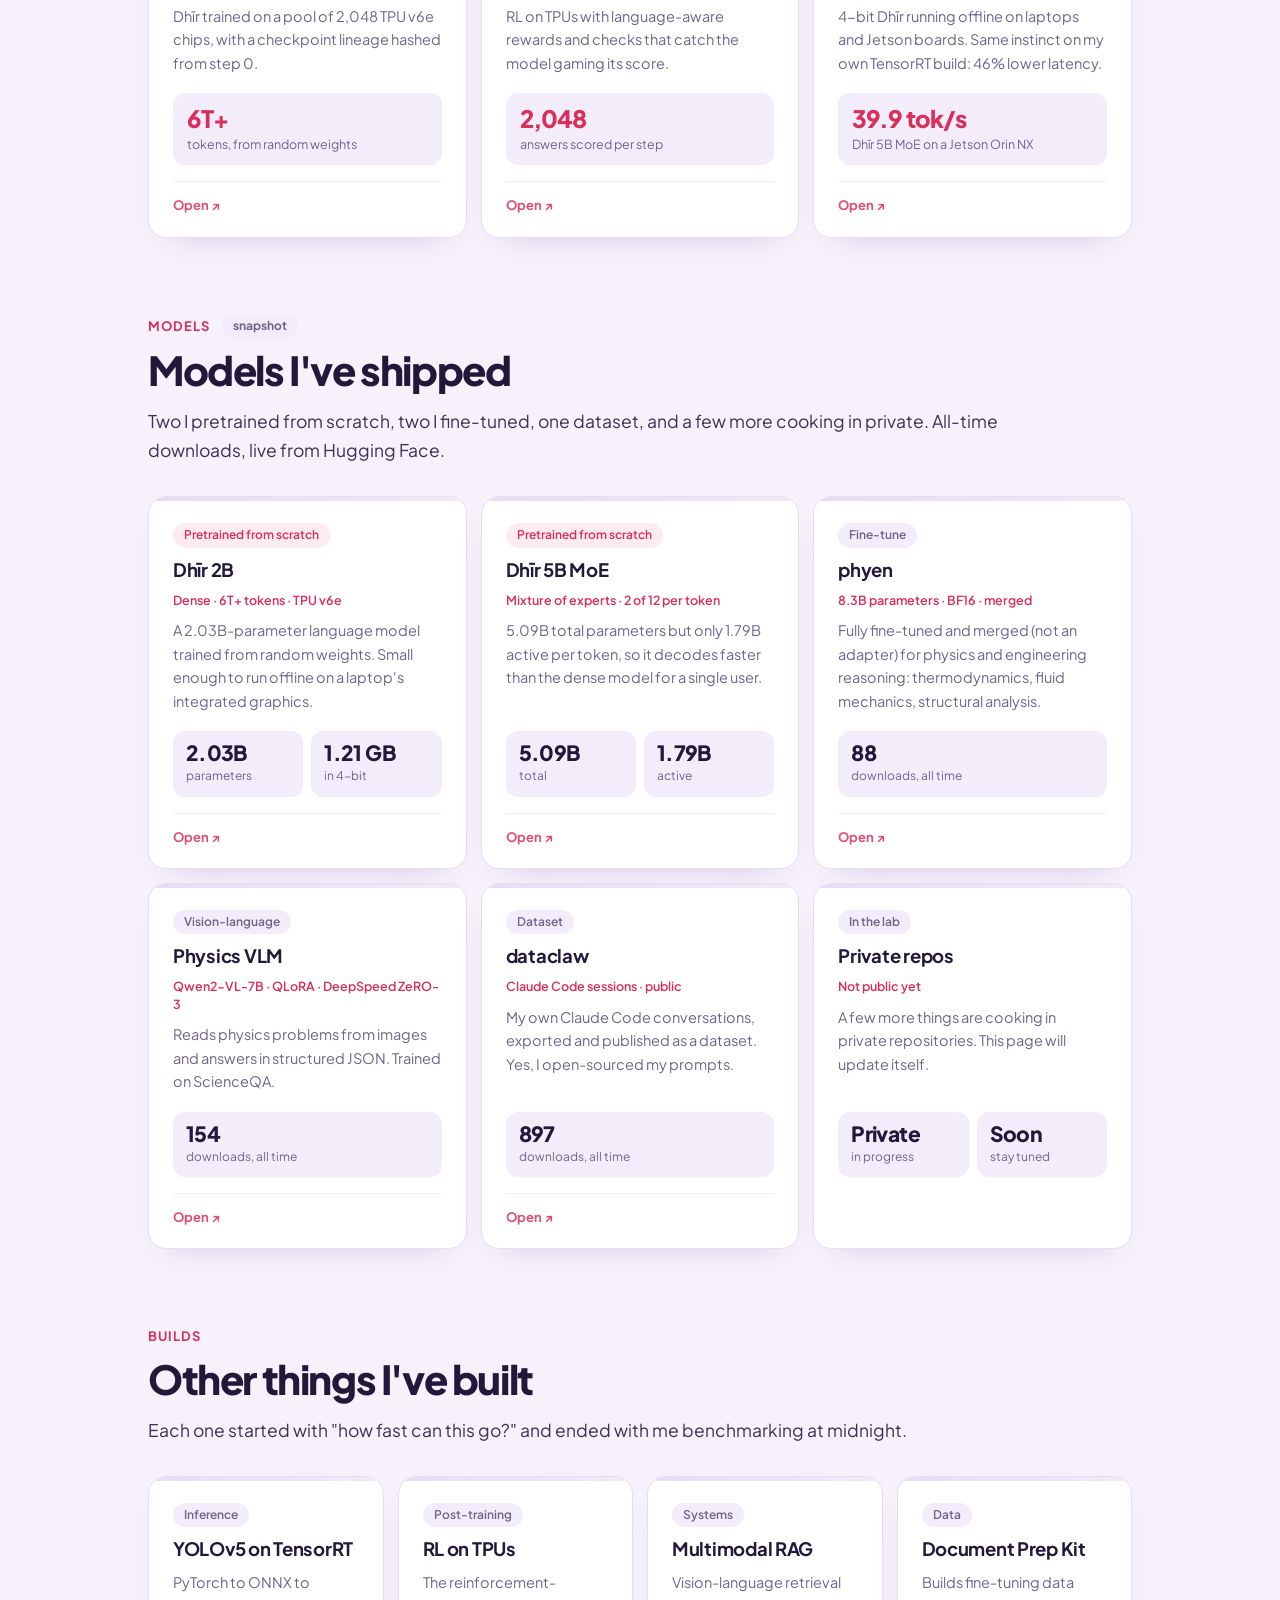
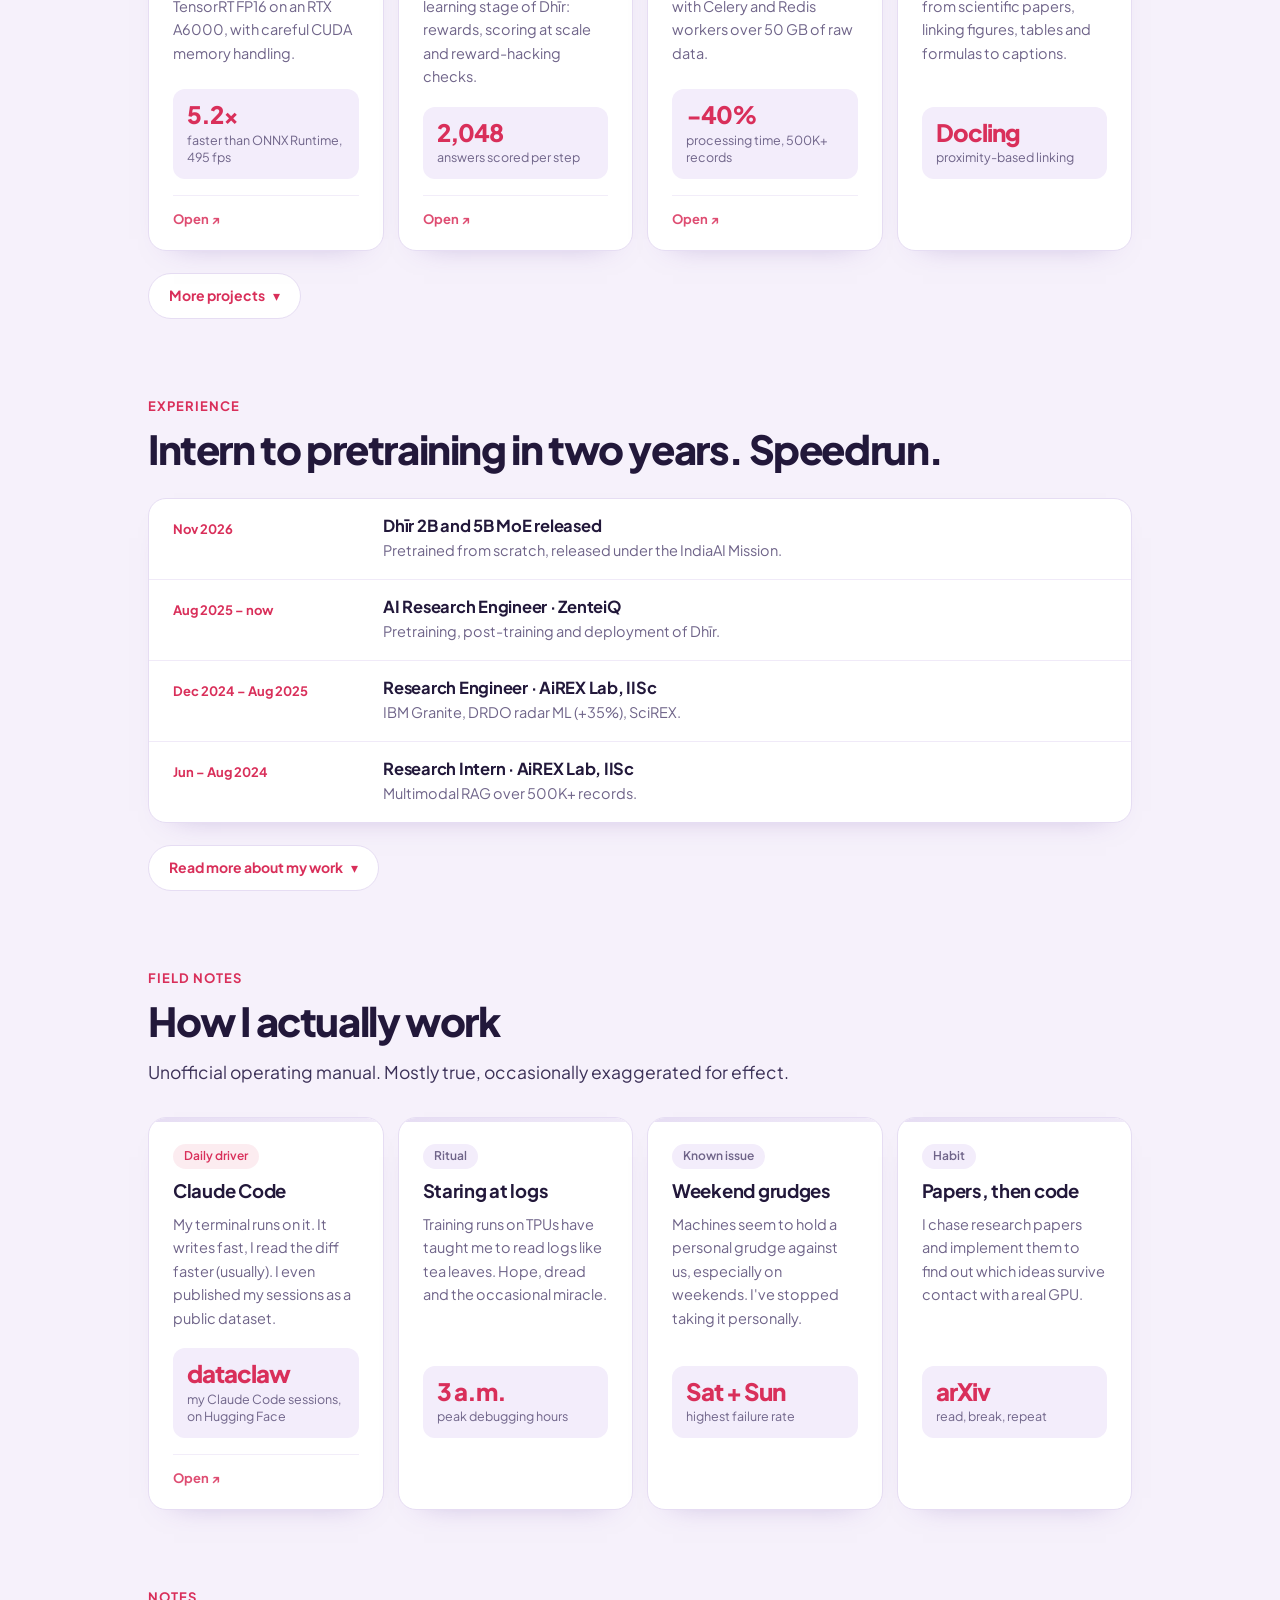
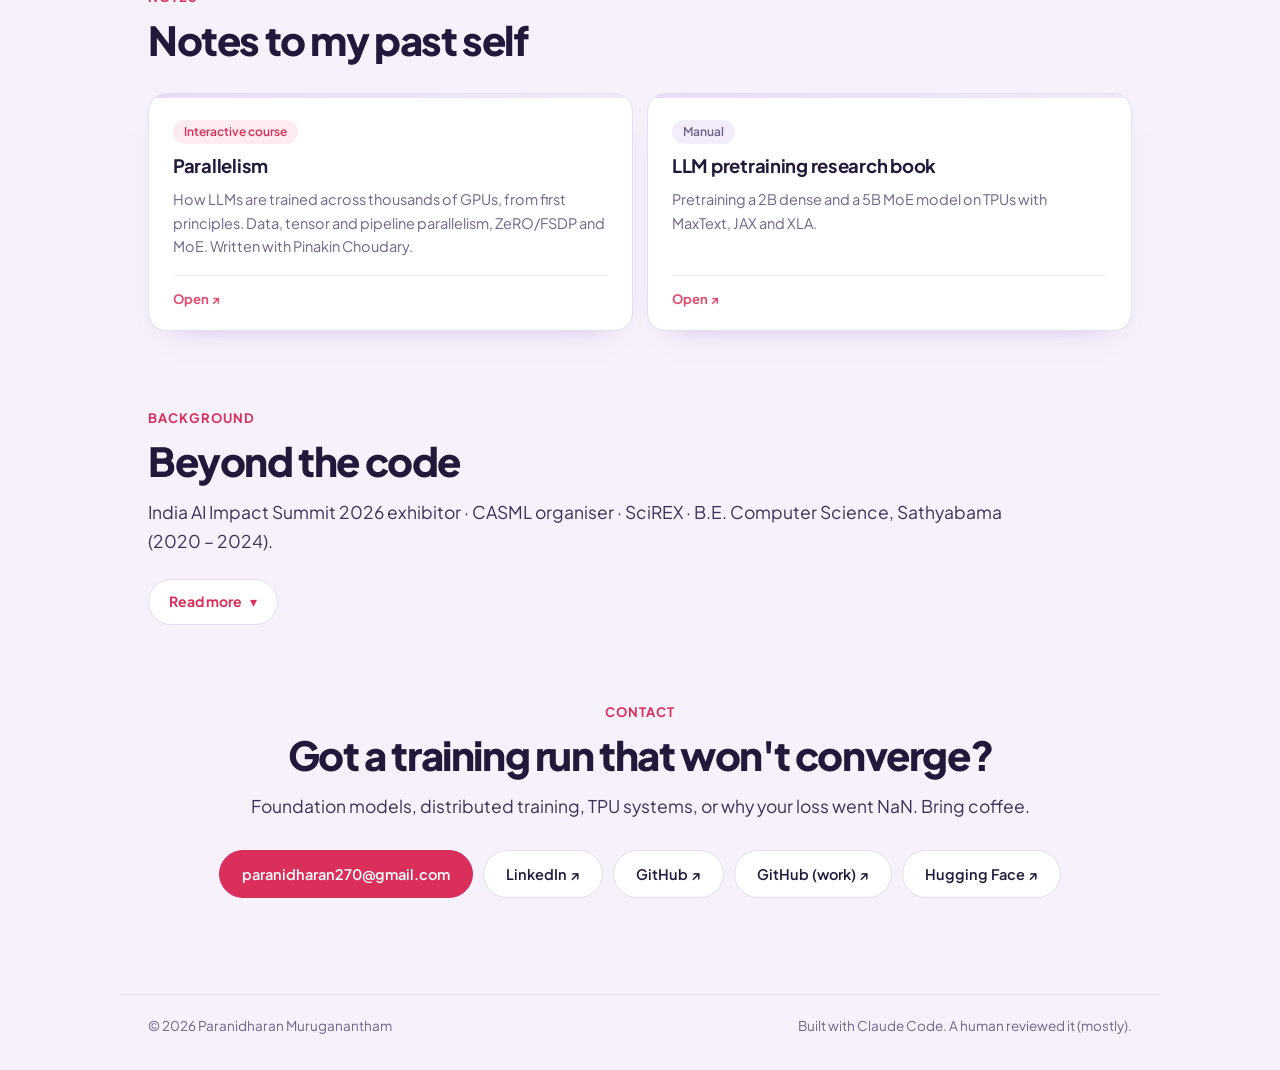
==== commit f007e55b: "Mentor feedback: punchy hero (Dhir + HF downloads on top), performance story, read-more sections, RL" ====
--- a/index.html
+++ b/index.html
@@ -4,10 +4,10 @@
 <meta charset="utf-8">
 <meta name="viewport" content="width=device-width, initial-scale=1">
 <title>Paranidharan Muruganantham · AI Research Engineer</title>
-<meta name="description" content="Paranidharan Muruganantham, AI research engineer at ZenteiQ, Bengaluru. Works across the LLM stack: data, tokenisation, pretraining, post-training and deployment. Helped build Dhīr 2B and 5B MoE from scratch on TPUs.">
+<meta name="description" content="Paranidharan Muruganantham pretrains foundation models. Latest: Dhīr 2B and 5B MoE, trained from scratch on TPUs. Squeezes performance out of hardware from pretraining to production inference.">
 <meta name="theme-color" content="#f6f1fb">
 <meta property="og:title" content="Paranidharan Muruganantham · AI Research Engineer">
-<meta property="og:description" content="Scaling intelligence. Building foundation models. Helped build Dhīr 2B and Dhīr 5B MoE from scratch.">
+<meta property="og:description" content="I pretrain foundation models. Latest: Dhīr, trained from scratch on TPUs.">
 <meta property="og:type" content="website">
 <link rel="icon" href="data:image/svg+xml,%3Csvg xmlns='http://www.w3.org/2000/svg' viewBox='0 0 32 32'%3E%3Crect width='32' height='32' rx='9' fill='%23e0365f'/%3E%3Cpath d='M10 25V7h7a5.5 5.5 0 010 11h-7' fill='none' stroke='white' stroke-width='3.2' stroke-linejoin='round' stroke-linecap='round'/%3E%3C/svg%3E">
 <link rel="preconnect" href="https://fonts.googleapis.com">
@@ -17,16 +17,16 @@
 </head>
 <body>
 
+<a class="announce" href="https://zenteiq.ai/dhir/" target="_blank" rel="noopener"><b>Dhīr 2B and 5B MoE are out.</b> India's first billion-parameter language models, pretrained from scratch on TPUs. <u>Explore ↗</u></a>
+
 <header class="nav">
   <a class="brand" href="#top"><span class="logo">P</span>Paranidharan M</a>
   <nav aria-label="Primary">
-    <a href="#about">About</a>
+    <a href="#dhir">Dhīr</a>
+    <a href="#performance">Performance</a>
+    <a href="#models">Models</a>
+    <a href="#builds">Builds</a>
     <a href="#experience">Experience</a>
-    <a href="#dhir">Dhīr</a>
-    <a href="#models">Models</a>
-    <a href="#projects">Projects</a>
-    <a href="#notes">Notes</a>
-    <a href="#background">Background</a>
     <a href="#contact" class="nav-cta">Contact</a>
   </nav>
 </header>
@@ -38,182 +38,190 @@
   <div class="wrap">
     <p class="eyebrow">AI Research Engineer · ZenteiQ · Bengaluru</p>
     <h1>Paranidharan Muruganantham</h1>
-    <p class="headline">Scaling intelligence. Building foundation models.</p>
-    <p class="tags"><span>LLMs</span><span>Distributed compute</span><span>GPU / TPU systems</span></p>
-    <p class="quip">I teach GPUs and TPUs new tricks, then spend the weekend finding out why they forgot them.</p>
-    <p class="intro">I'm an engineer who likes building things and working out how they work. I work across the LLM stack, from data and tokenisation to large-scale pretraining, post-training and deployment, and I recently helped build Dhīr 2B and Dhīr 5B MoE from scratch.</p>
+    <p class="punch">I pretrain foundation models. Latest: <a href="#dhir">Dhīr</a>, India's first billion-parameter language models, trained from scratch.</p>
+    <p class="sub">The engineer who squeezes the last bit of performance out of the hardware, at every step from pretraining to production inference.</p>
+
+    <div class="metrics" aria-label="Key numbers">
+      <a href="#models"><b id="hf-total">1,139</b><span>downloads on Hugging Face</span></a>
+      <a href="#dhir"><b>6T+</b><span>tokens, pretrained from scratch</span></a>
+      <a href="#performance"><b>2,048</b><span>TPU v6e chips</span></a>
+      <a href="#dhir"><b>2nd</b><span>author, Dhīr technical report</span></a>
+    </div>
+    <p class="fine">Launch claim per ZenteiQ's release coverage. Download counts are live from the Hugging Face Hub.</p>
+
     <div class="cta">
-      <a class="btn solid" href="#contact">Get in touch</a>
+      <a class="btn solid" href="https://zenteiq.ai/dhir/" target="_blank" rel="noopener">Explore Dhīr ↗</a>
+      <a class="btn" href="https://parani-zenteiq-ai.github.io/parallelism/" target="_blank" rel="noopener">My parallelism notes ↗</a>
       <a class="btn" href="https://www.linkedin.com/in/paranidharanm/" target="_blank" rel="noopener">LinkedIn ↗</a>
-      <a class="btn" href="https://github.com/paranidharan1" target="_blank" rel="noopener">GitHub ↗</a>
-    </div>
-
-    <a class="banner" href="#dhir">
-      <div class="banner-t"><span class="pill ok">Released 3 Nov 2026</span><b>Dhīr 2B and Dhīr 5B MoE</b><span>Foundation models pretrained from scratch on TPUs</span></div>
-      <dl class="banner-s">
-        <div><dt>6T+</dt><dd>tokens</dd></div>
-        <div><dt>2,048</dt><dd>TPU v6e</dd></div>
-        <div><dt>131k</dt><dd>vocabulary</dd></div>
-        <div><dt>11</dt><dd>languages</dd></div>
-      </dl>
-    </a>
-  </div>
-</section>
-
-<!-- ABOUT -->
-<section id="about" class="wrap section">
-  <p class="label">01 · About</p>
-  <h2>Across the LLM stack</h2>
-  <div class="about">
-    <div class="about-text">
-      <p>I'm an engineer who loves building things, figuring out how they work, and occasionally breaking them in the process. I'm currently building foundation models and AI systems at ZenteiQ.</p>
-      <p>I've worked across the LLM stack, from data and tokenisation to model architecture, large-scale pretraining, post-training and deployment. I enjoy the messy side of engineering as much as the breakthroughs, especially when a training run finally works after hours of debugging.</p>
-      <p>Deep into foundation models, LLMs, distributed training, JAX, TPUs and scientific AI.</p>
-      <div class="interests"><b>Research interests</b>
-        <p><span>Pretraining at scale</span><span>Mixture-of-experts</span><span>Tokenisation for Indian languages</span><span>RL on TPUs</span><span>Edge inference</span></p></div>
-    </div>
-    <ul class="stack">
-      <li><b>Data and tokenisation</b><span>Curation pipelines and a 131k tokenizer for English and ten Indian languages.</span></li>
-      <li><b>Model architecture</b><span>Dense and mixture-of-experts transformers.</span></li>
-      <li><b>Pretraining</b><span>JAX and MaxText on Google Cloud TPU v6e, 6T+ tokens.</span></li>
-      <li><b>Post-training</b><span>Instruction tuning, RLHF, GRPO and DPO.</span></li>
-      <li><b>Deployment</b><span>4-bit models running offline on laptops and mobile hardware.</span></li>
-    </ul>
-  </div>
-</section>
-
-<!-- EXPERIENCE -->
-<section id="experience" class="wrap section">
-  <p class="label">02 · Experience</p>
-  <h2>Intern to pretraining in two years. Speedrun.</h2>
-  <p class="lead">The route: one IISc internship in June 2024, a lot of debugging, and one very large TPU run in November 2026. No skips, no glitches, plenty of coffee.</p>
-
-  <div class="jobs">
-    <article class="job milestone">
-      <div class="job-meta"><b>Nov 2026</b><span>Milestone</span></div>
-      <div class="job-body"><h3>Dhīr 2B and Dhīr 5B MoE released</h3>
-        <p>Two foundation models pretrained from scratch and released under the IndiaAI Mission, with weights on AIKosh. The technical report is coming soon. The loss curve finally behaved.</p></div>
-    </article>
-
-    <article class="job">
-      <div class="job-meta"><b>Aug 2025 – Present</b><span>ZenteiQ<br>Bengaluru</span></div>
-      <div class="job-body"><h3>AI Research Engineer</h3>
-        <ul>
-          <li>Core team on Dhīr 2B and 5B MoE, pretrained from random weights on Google Cloud TPU v6e over 6T+ tokens.</li>
-          <li>Worked across the stack: data and tokenisation, pretraining, post-training and deployment.</li>
-          <li>Distributed training and inference for multi-billion-parameter models with JAX, MaxText, DeepSpeed, FSDP, Ray and Megatron-LM, using mixed precision (FP16/BF16) and activation recomputation.</li>
-          <li>Instruction-tuning, chat alignment and reinforcement learning pipelines (RLHF, GRPO, DPO).</li>
-          <li>Represented ZenteiQ as an exhibitor at the India AI Impact Summit 2026.</li>
-        </ul></div>
-    </article>
-
-    <article class="job">
-      <div class="job-meta"><b>Dec 2024 – Aug 2025</b><span>AiREX Lab, IISc<br>Bengaluru</span></div>
-      <div class="job-body"><h3>Research Engineer</h3>
-        <ul>
-          <li>Industry collaboration with IBM on Granite foundation models, working on transformer architectures.</li>
-          <li>Built a radar signal classifier for DRDO that improved performance by 35%, on a Kafka data pipeline with a Dockerised workflow.</li>
-          <li>Contributed to the open-source SciREX library and built a data-preparation pipeline for fine-tuning LLMs on scientific documents.</li>
-        </ul></div>
-    </article>
-
-    <article class="job">
-      <div class="job-meta"><b>Jun – Aug 2024</b><span>AiREX Lab, IISc<br>Bengaluru</span></div>
-      <div class="job-body"><h3>Research Intern</h3>
-        <ul>
-          <li>Built a multimodal RAG system (vision-language), made 40% faster with Celery and Redis.</li>
-          <li>Scraped and processed 500K+ records and over 50 GB of raw data. Built data-preprocessing ML pipelines and worked on clustering projects.</li>
-        </ul></div>
-    </article>
+    </div>
   </div>
 </section>
 
 <!-- DHIR -->
 <section id="dhir" class="wrap section">
-  <p class="label">03 · Featured project</p>
-  <h2>Dhīr: foundation models from scratch</h2>
-  <div class="abstract"><b>Abstract</b><p>Dhīr 2B (dense) and Dhīr 5B MoE were pretrained from random initialisation on more than 6 trillion tokens, with an in-house tokenizer for English and ten Indian languages. Both run entirely offline on laptops and mobile hardware. I'm second author on the technical report (coming soon), among 17 authors.</p></div>
-
-  <div class="table-wrap">
-    <table>
-      <thead><tr><th>Specification</th><th>Dhīr 2B</th><th>Dhīr 5B MoE</th></tr></thead>
-      <tbody>
-        <tr><td>Architecture</td><td>Dense transformer</td><td>Mixture of experts, 2 of 12 per token</td></tr>
-        <tr><td>Parameters</td><td>2.03B</td><td>5.09B total, 1.79B active</td></tr>
-        <tr><td>Context length</td><td>16,384</td><td>16,384</td></tr>
-        <tr><td>Size, 4-bit</td><td>1.21 GB</td><td>2.95 GB</td></tr>
-        <tr><td>Decode, laptop iGPU</td><td>18.6 tok/s</td><td>20.5 tok/s</td></tr>
-        <tr><td>Decode, Jetson Orin NX</td><td>34.1 tok/s</td><td>39.9 tok/s</td></tr>
-        <tr><td>41-benchmark average</td><td>61.4</td><td>64.6</td></tr>
-      </tbody>
-    </table>
-    <p class="note">Company-reported figures from the ZenteiQ launch. Decode speeds measured with llama.cpp.</p>
-  </div>
-
+  <p class="label">Featured</p>
+  <h2>Dhīr: pretrained from scratch</h2>
+  <p class="lead">Two foundation models, 2B dense and 5B mixture-of-experts, trained from random weights on 6T+ tokens with an in-house tokenizer for English and ten Indian languages. They run offline on a laptop.</p>
 
   <div class="grid g4">
     <a class="card" href="https://zenteiq.ai/dhir/" target="_blank" rel="noopener"><span class="pill ok">Official page</span><h3>Explore Dhīr</h3><p>The ZenteiQ launch page for both models.</p></a>
-    <a class="card" href="https://aikosh.indiaai.gov.in/home/public-profile/user/07452cda-0163-4286-a56b-80e8ab56b3c2?tabs=about" target="_blank" rel="noopener"><span class="pill ok">Available</span><h3>AIKosh</h3><p>Models released on India's national AI repository.</p></a>
+    <a class="card" href="https://aikosh.indiaai.gov.in/home/public-profile/user/07452cda-0163-4286-a56b-80e8ab56b3c2?tabs=about" target="_blank" rel="noopener"><span class="pill ok">Available</span><h3>AIKosh</h3><p>Released on India's national AI repository.</p></a>
     <a class="card" href="https://huggingface.co/parani01" target="_blank" rel="noopener"><span class="pill">Coming soon</span><h3>Hugging Face</h3><p>Weights under Apache 2.0, landing at parani01.</p></a>
-    <div class="card"><span class="pill">Coming soon</span><h3>Technical report</h3><p>Dhīr: Sovereign Compact Foundation Models Pretrained from Scratch on TPUs. I'm second author. I'll link it here once it's published.</p></div>
-  </div>
-
-  <div class="linkgroup">
-    <h4>Read more</h4>
-    <div class="linkgrid">
-      <a href="https://zenteiq.ai/research/blog/training-small-models-for-the-physical-world/" target="_blank" rel="noopener">How we trained it</a>
-      <a href="https://zenteiq.ai/research/blog/reinforcement-learning-on-tpus/" target="_blank" rel="noopener">RL on TPUs</a>
-      <a href="https://zenteiq.ai/research/blog/the-price-of-a-token/" target="_blank" rel="noopener">The price of a token</a>
-      <a href="https://zenteiq.ai/research/blog/inferencing-dhir-on-edge-devices/" target="_blank" rel="noopener">Dhīr on edge devices</a>
-    </div>
-  </div>
-
-  <div class="linkgroup">
-    <h4>In the press</h4>
-    <div class="linkgrid">
-      <a href="https://exceptional.technology/zenteiq-dhir-foundation-models-india/" target="_blank" rel="noopener">Dhīr launch coverage</a>
-      <a href="https://www.thehindubusinessline.com/news/science/ai-startup-zeinteiq-to-develop-8-billion-parameter-scientific-model-under-indiaai-mission/article70080799.ece" target="_blank" rel="noopener">The Hindu BusinessLine</a>
-      <a href="https://cloud.google.com/blog/products/containers-kubernetes/zenteiq-scales-physical-ai-inference-4x-with-gke-and-llm-d" target="_blank" rel="noopener">Google Cloud customer story</a>
-      <a href="https://mitsloanindia.com/article/zenteiq-ai/" target="_blank" rel="noopener">MIT Sloan Management Review India</a>
-    </div>
+    <div class="card"><span class="pill">Coming soon</span><h3>Technical report</h3><p>I'm second author. I'll link it here once it's published.</p></div>
+  </div>
+
+  <details class="more">
+    <summary>Read more about Dhīr</summary>
+    <div class="more-body">
+      <div class="table-wrap">
+        <table>
+          <thead><tr><th>Specification</th><th>Dhīr 2B</th><th>Dhīr 5B MoE</th></tr></thead>
+          <tbody>
+            <tr><td>Architecture</td><td>Dense transformer</td><td>Mixture of experts, 2 of 12 per token</td></tr>
+            <tr><td>Parameters</td><td>2.03B</td><td>5.09B total, 1.79B active</td></tr>
+            <tr><td>Context length</td><td>16,384</td><td>16,384</td></tr>
+            <tr><td>Size, 4-bit</td><td>1.21 GB</td><td>2.95 GB</td></tr>
+            <tr><td>Decode, laptop iGPU</td><td>18.6 tok/s</td><td>20.5 tok/s</td></tr>
+            <tr><td>Decode, Jetson Orin NX</td><td>34.1 tok/s</td><td>39.9 tok/s</td></tr>
+            <tr><td>41-benchmark average</td><td>61.4</td><td>64.6</td></tr>
+          </tbody>
+        </table>
+        <p class="note">Company-reported figures from the ZenteiQ launch. Decode speeds measured with llama.cpp.</p>
+      </div>
+
+      <ul class="stack">
+        <li><b>Data and tokenisation</b><span>Curation pipelines and a 131k tokenizer for English and ten Indian languages.</span></li>
+        <li><b>Model architecture</b><span>Dense and mixture-of-experts transformers.</span></li>
+        <li><b>Pretraining</b><span>JAX and MaxText on Google Cloud TPU v6e, 6T+ tokens.</span></li>
+        <li><b>Post-training</b><span>Instruction tuning, RLHF, GRPO and DPO.</span></li>
+        <li><b>Deployment</b><span>4-bit models running offline on laptops and mobile hardware.</span></li>
+      </ul>
+
+      <div class="linkgroup">
+        <h4>Read more</h4>
+        <div class="linkgrid">
+          <a href="https://zenteiq.ai/research/blog/training-small-models-for-the-physical-world/" target="_blank" rel="noopener">How we trained it</a>
+          <a href="https://zenteiq.ai/research/blog/reinforcement-learning-on-tpus/" target="_blank" rel="noopener">RL on TPUs</a>
+          <a href="https://zenteiq.ai/research/blog/the-price-of-a-token/" target="_blank" rel="noopener">The price of a token</a>
+          <a href="https://zenteiq.ai/research/blog/inferencing-dhir-on-edge-devices/" target="_blank" rel="noopener">Dhīr on edge devices</a>
+        </div>
+      </div>
+      <div class="linkgroup">
+        <h4>In the press</h4>
+        <div class="linkgrid">
+          <a href="https://exceptional.technology/zenteiq-dhir-foundation-models-india/" target="_blank" rel="noopener">Dhīr launch coverage</a>
+          <a href="https://www.thehindubusinessline.com/news/science/ai-startup-zeinteiq-to-develop-8-billion-parameter-scientific-model-under-indiaai-mission/article70080799.ece" target="_blank" rel="noopener">The Hindu BusinessLine</a>
+          <a href="https://cloud.google.com/blog/products/containers-kubernetes/zenteiq-scales-physical-ai-inference-4x-with-gke-and-llm-d" target="_blank" rel="noopener">Google Cloud customer story</a>
+          <a href="https://mitsloanindia.com/article/zenteiq-ai/" target="_blank" rel="noopener">MIT Sloan Management Review India</a>
+        </div>
+      </div>
+    </div>
+  </details>
+</section>
+
+<!-- PERFORMANCE -->
+<section id="performance" class="wrap section">
+  <p class="label">How I work</p>
+  <h2>Performance at every step</h2>
+  <p class="lead">Training, post-training, inference. Wherever the hardware sits idle, I go looking.</p>
+  <div class="grid g3">
+    <a class="card" href="https://zenteiq.ai/research/blog/training-small-models-for-the-physical-world/" target="_blank" rel="noopener"><span class="pill">Training</span><h3>Pretraining on TPUs</h3><p>Dhīr trained on a pool of 2,048 TPU v6e chips, with a checkpoint lineage hashed from step 0.</p><div class="metric"><b>6T+</b><span>tokens, from random weights</span></div></a>
+    <a class="card" href="https://zenteiq.ai/research/blog/reinforcement-learning-on-tpus/" target="_blank" rel="noopener"><span class="pill">Post-training</span><h3>Reinforcement learning</h3><p>RL on TPUs with language-aware rewards and checks that catch the model gaming its score.</p><div class="metric"><b>2,048</b><span>answers scored per step</span></div></a>
+    <a class="card" href="https://zenteiq.ai/research/blog/inferencing-dhir-on-edge-devices/" target="_blank" rel="noopener"><span class="pill">Inference</span><h3>Fast where it ships</h3><p>4-bit Dhīr running offline on laptops and Jetson boards. Same instinct on my own TensorRT build: 46% lower latency.</p><div class="metric"><b>39.9 tok/s</b><span>Dhīr 5B MoE on a Jetson Orin NX</span></div></a>
   </div>
 </section>
 
 <!-- MODELS -->
 <section id="models" class="wrap section">
-  <div class="mh"><p class="label">04 · Models</p><span class="live" id="hub-status">snapshot</span></div>
+  <div class="mh"><p class="label">Models</p><span class="live" id="hub-status">snapshot</span></div>
   <h2>Models I've shipped</h2>
-  <p class="lead">Two I pretrained from scratch, two I fine-tuned, one dataset, and a few more cooking in private. All-time download counts are pulled live from the Hugging Face Hub.</p>
+  <p class="lead">Two I pretrained from scratch, two I fine-tuned, one dataset, and a few more cooking in private. All-time downloads, live from Hugging Face.</p>
   <div class="grid g3">
     <a class="card" href="https://zenteiq.ai/dhir/" target="_blank" rel="noopener"><span class="pill ok">Pretrained from scratch</span><h3>Dhīr 2B</h3><p class="spec">Dense · 6T+ tokens · TPU v6e</p><p>A 2.03B-parameter language model trained from random weights. Small enough to run offline on a laptop's integrated graphics.</p><div class="mstats"><div><b>2.03B</b><span>parameters</span></div><div><b>1.21 GB</b><span>in 4-bit</span></div></div></a>
     <a class="card" href="https://zenteiq.ai/dhir/" target="_blank" rel="noopener"><span class="pill ok">Pretrained from scratch</span><h3>Dhīr 5B MoE</h3><p class="spec">Mixture of experts · 2 of 12 per token</p><p>5.09B total parameters but only 1.79B active per token, so it decodes faster than the dense model for a single user.</p><div class="mstats"><div><b>5.09B</b><span>total</span></div><div><b>1.79B</b><span>active</span></div></div></a>
     <a class="card" href="https://huggingface.co/parani01/phyen" target="_blank" rel="noopener" data-hf="models/parani01/phyen"><span class="pill">Fine-tune</span><h3>phyen</h3><p class="spec">8.3B parameters · BF16 · merged</p><p>Fully fine-tuned and merged (not an adapter) for physics and engineering reasoning: thermodynamics, fluid mechanics, structural analysis.</p><div class="mstats one"><div><b data-dl>88</b><span>downloads, all time</span></div></div></a>
-    <a class="card" href="https://huggingface.co/parani01/Fine-tuned-physics-VLM-on-LoRA-and-QLoRA" target="_blank" rel="noopener" data-hf="models/parani01/Fine-tuned-physics-VLM-on-LoRA-and-QLoRA"><span class="pill">Vision-language</span><h3>Physics VLM</h3><p class="spec">Qwen2-VL-7B · QLoRA · DeepSpeed ZeRO-3</p><p>Reads physics problems from images and answers in structured JSON. QLoRA on the language blocks, a small LoRA on the projector, frozen vision encoder. Trained on ScienceQA.</p><div class="mstats one"><div><b data-dl>154</b><span>downloads, all time</span></div></div></a>
+    <a class="card" href="https://huggingface.co/parani01/Fine-tuned-physics-VLM-on-LoRA-and-QLoRA" target="_blank" rel="noopener" data-hf="models/parani01/Fine-tuned-physics-VLM-on-LoRA-and-QLoRA"><span class="pill">Vision-language</span><h3>Physics VLM</h3><p class="spec">Qwen2-VL-7B · QLoRA · DeepSpeed ZeRO-3</p><p>Reads physics problems from images and answers in structured JSON. Trained on ScienceQA.</p><div class="mstats one"><div><b data-dl>154</b><span>downloads, all time</span></div></div></a>
     <a class="card" href="https://huggingface.co/datasets/parani01/dataclaw-parani01" target="_blank" rel="noopener" data-hf="datasets/parani01/dataclaw-parani01"><span class="pill">Dataset</span><h3>dataclaw</h3><p class="spec">Claude Code sessions · public</p><p>My own Claude Code conversations, exported and published as a dataset. Yes, I open-sourced my prompts.</p><div class="mstats one"><div><b data-dl>897</b><span>downloads, all time</span></div></div></a>
-    <div class="card"><span class="pill">In the lab</span><h3>Private repos</h3><p class="spec">Not public yet</p><p>A few more things are cooking in private repositories. Details when they're ready. This page will update itself.</p><div class="mstats"><div><b>Private</b><span>in progress</span></div><div><b>Soon</b><span>stay tuned</span></div></div></div>
-  </div>
-</section>
-
-<!-- PROJECTS -->
-<section id="projects" class="wrap section">
-  <p class="label">05 · Projects</p>
-  <h2>Things I built when nobody asked</h2>
+    <div class="card"><span class="pill">In the lab</span><h3>Private repos</h3><p class="spec">Not public yet</p><p>A few more things are cooking in private repositories. This page will update itself.</p><div class="mstats"><div><b>Private</b><span>in progress</span></div><div><b>Soon</b><span>stay tuned</span></div></div></div>
+  </div>
+</section>
+
+<!-- BUILDS -->
+<section id="builds" class="wrap section">
+  <p class="label">Builds</p>
+  <h2>Other things I've built</h2>
   <p class="lead">Each one started with "how fast can this go?" and ended with me benchmarking at midnight.</p>
   <div class="grid g4">
     <a class="card" href="https://github.com/parani-zenteiq-ai/TensorRT" target="_blank" rel="noopener"><span class="pill">Inference</span><h3>YOLOv5 on TensorRT</h3><p>PyTorch to ONNX to TensorRT FP16 on an RTX A6000, with careful CUDA memory handling.</p><div class="metric"><b>5.2×</b><span>faster than ONNX Runtime, 495 fps</span></div></a>
+    <a class="card" href="https://zenteiq.ai/research/blog/reinforcement-learning-on-tpus/" target="_blank" rel="noopener"><span class="pill">Post-training</span><h3>RL on TPUs</h3><p>The reinforcement-learning stage of Dhīr: rewards, scoring at scale and reward-hacking checks.</p><div class="metric"><b>2,048</b><span>answers scored per step</span></div></a>
     <a class="card" href="https://github.com/paranidharan1/RAG-celery-redis" target="_blank" rel="noopener"><span class="pill">Systems</span><h3>Multimodal RAG</h3><p>Vision-language retrieval with Celery and Redis workers over 50 GB of raw data.</p><div class="metric"><b>−40%</b><span>processing time, 500K+ records</span></div></a>
-    <a class="card" href="https://github.com/paranidharan1/ML-driven-Video-analysis" target="_blank" rel="noopener"><span class="pill">Computer vision</span><h3>AffectSense</h3><p>Finds faces in meeting recordings and reads emotion and focus.</p><div class="metric"><b>FER</b><span>OpenCV, FastAPI</span></div></a>
-    <div class="card"><span class="pill">Generative AI</span><h3>Code chatbot on a small model</h3><p>Phi-2 behind FastAPI with a React front end and structured XML output.</p><div class="metric"><b>Phi-2</b><span>model-agnostic design</span></div></div>
     <div class="card"><span class="pill">Data</span><h3>Document Prep Kit</h3><p>Builds fine-tuning data from scientific papers, linking figures, tables and formulas to captions.</p><div class="metric"><b>Docling</b><span>proximity-based linking</span></div></div>
-    <a class="card" href="https://github.com/parani-zenteiq-ai/vlm-physics-finetune" target="_blank" rel="noopener"><span class="pill">Fine-tuning</span><h3>Physics vision-language model</h3><p>Qwen2-VL-7B taught to work through physics problems with LoRA and QLoRA.</p><div class="metric"><b>7B</b><span>LoRA / QLoRA</span></div></a>
-    <a class="card" href="https://github.com/parani-zenteiq-ai/scalable-DDP-pipeline" target="_blank" rel="noopener"><span class="pill">Training</span><h3>Scalable DDP pipeline</h3><p>A distributed data parallel training pipeline in PyTorch.</p><div class="metric"><b>DDP</b><span>PyTorch, multi-GPU</span></div></a>
-    <a class="card" href="https://github.com/paranidharan1/pdw-simulator" target="_blank" rel="noopener"><span class="pill">Signals</span><h3>CAESAR PDW simulator</h3><p>A Pulse Descriptor Word simulator for radar signal processing work.</p><div class="metric"><b>PDW</b><span>radar, Python</span></div></a>
-  </div>
-</section>
-
-<!-- HOW I WORK -->
+  </div>
+
+  <details class="more">
+    <summary>More projects</summary>
+    <div class="more-body">
+      <div class="grid g4 tight">
+        <a class="card" href="https://github.com/paranidharan1/ML-driven-Video-analysis" target="_blank" rel="noopener"><span class="pill">Computer vision</span><h3>AffectSense</h3><p>Finds faces in meeting recordings and reads emotion and focus.</p><div class="metric"><b>FER</b><span>OpenCV, FastAPI</span></div></a>
+        <div class="card"><span class="pill">Generative AI</span><h3>Code chatbot on a small model</h3><p>Phi-2 behind FastAPI with a React front end and structured XML output.</p><div class="metric"><b>Phi-2</b><span>model-agnostic design</span></div></div>
+        <a class="card" href="https://github.com/parani-zenteiq-ai/scalable-DDP-pipeline" target="_blank" rel="noopener"><span class="pill">Training</span><h3>Scalable DDP pipeline</h3><p>A distributed data parallel training pipeline in PyTorch.</p><div class="metric"><b>DDP</b><span>PyTorch, multi-GPU</span></div></a>
+        <a class="card" href="https://github.com/paranidharan1/pdw-simulator" target="_blank" rel="noopener"><span class="pill">Signals</span><h3>CAESAR PDW simulator</h3><p>A Pulse Descriptor Word simulator for radar signal processing work.</p><div class="metric"><b>PDW</b><span>radar, Python</span></div></a>
+      </div>
+    </div>
+  </details>
+</section>
+
+<!-- EXPERIENCE -->
+<section id="experience" class="wrap section">
+  <p class="label">Experience</p>
+  <h2>Intern to pretraining in two years. Speedrun.</h2>
+  <ol class="tl">
+    <li><b>Nov 2026</b><div><h3>Dhīr 2B and 5B MoE released</h3><p>Pretrained from scratch, released under the IndiaAI Mission.</p></div></li>
+    <li><b>Aug 2025 – now</b><div><h3>AI Research Engineer · ZenteiQ</h3><p>Pretraining, post-training and deployment of Dhīr.</p></div></li>
+    <li><b>Dec 2024 – Aug 2025</b><div><h3>Research Engineer · AiREX Lab, IISc</h3><p>IBM Granite, DRDO radar ML (+35%), SciREX.</p></div></li>
+    <li><b>Jun – Aug 2024</b><div><h3>Research Intern · AiREX Lab, IISc</h3><p>Multimodal RAG over 500K+ records.</p></div></li>
+  </ol>
+
+  <details class="more">
+    <summary>Read more about my work</summary>
+    <div class="more-body">
+      <div class="jobs">
+        <article class="job">
+          <div class="job-meta"><b>Aug 2025 – Present</b><span>ZenteiQ<br>Bengaluru</span></div>
+          <div class="job-body"><h3>AI Research Engineer</h3>
+            <ul>
+              <li>Core team on Dhīr 2B and 5B MoE, pretrained from random weights on Google Cloud TPU v6e over 6T+ tokens.</li>
+              <li>Worked across the stack: data and tokenisation, pretraining, post-training and deployment.</li>
+              <li>Distributed training and inference for multi-billion-parameter models with JAX, MaxText, DeepSpeed, FSDP, Ray and Megatron-LM, using mixed precision (FP16/BF16) and activation recomputation.</li>
+              <li>Instruction-tuning, chat alignment and reinforcement learning pipelines (RLHF, GRPO, DPO).</li>
+              <li>Represented ZenteiQ as an exhibitor at the India AI Impact Summit 2026.</li>
+            </ul></div>
+        </article>
+        <article class="job">
+          <div class="job-meta"><b>Dec 2024 – Aug 2025</b><span>AiREX Lab, IISc<br>Bengaluru</span></div>
+          <div class="job-body"><h3>Research Engineer</h3>
+            <ul>
+              <li>Industry collaboration with IBM on Granite foundation models, working on transformer architectures.</li>
+              <li>Built a radar signal classifier for DRDO that improved performance by 35%, on a Kafka data pipeline with a Dockerised workflow.</li>
+              <li>Contributed to the open-source SciREX library and built a data-preparation pipeline for fine-tuning LLMs on scientific documents.</li>
+            </ul></div>
+        </article>
+        <article class="job">
+          <div class="job-meta"><b>Jun – Aug 2024</b><span>AiREX Lab, IISc<br>Bengaluru</span></div>
+          <div class="job-body"><h3>Research Intern</h3>
+            <ul>
+              <li>Built a multimodal RAG system (vision-language), made 40% faster with Celery and Redis.</li>
+              <li>Scraped and processed 500K+ records and over 50 GB of raw data. Built data-preprocessing ML pipelines and worked on clustering projects.</li>
+            </ul></div>
+        </article>
+      </div>
+    </div>
+  </details>
+</section>
+
+<!-- HOW I ACTUALLY WORK -->
 <section id="how" class="wrap section">
-  <p class="label">06 · Field notes</p>
+  <p class="label">Field notes</p>
   <h2>How I actually work</h2>
   <p class="lead">Unofficial operating manual. Mostly true, occasionally exaggerated for effect.</p>
   <div class="grid g4">
@@ -226,9 +234,8 @@
 
 <!-- NOTES -->
 <section id="notes" class="wrap section">
-  <p class="label">07 · Notes</p>
+  <p class="label">Notes</p>
   <h2>Notes to my past self</h2>
-  <p class="lead">Written for the version of me that once stared at an out-of-memory error for two hours.</p>
   <div class="grid g2">
     <a class="card" href="https://parani-zenteiq-ai.github.io/parallelism/" target="_blank" rel="noopener"><span class="pill ok">Interactive course</span><h3>Parallelism</h3><p>How LLMs are trained across thousands of GPUs, from first principles. Data, tensor and pipeline parallelism, ZeRO/FSDP and MoE. Written with Pinakin Choudary.</p></a>
     <a class="card" href="https://github.com/paranidharan1/llm-pretraining-research-book" target="_blank" rel="noopener"><span class="pill">Manual</span><h3>LLM pretraining research book</h3><p>Pretraining a 2B dense and a 5B MoE model on TPUs with MaxText, JAX and XLA.</p></a>
@@ -237,26 +244,33 @@
 
 <!-- BACKGROUND -->
 <section id="background" class="wrap section">
-  <p class="label">08 · Background</p>
-  <h2>Education, community and skills</h2>
-  <div class="grid g2">
-    <div class="card bg"><span class="pill ok">Event</span><h3>India AI Impact Summit 2026</h3><p>Represented ZenteiQ as an exhibitor over two days, talking with founders, researchers and industry leaders about infrastructure, efficiency and turning AI into scalable solutions. Many of those conversations are now turning into concrete next steps.</p><div class="clinks"><a href="https://impact.indiaai.gov.in" target="_blank" rel="noopener">Summit website ↗</a><a href="https://www.linkedin.com/in/paranidharanm/recent-activity/all/" target="_blank" rel="noopener">On LinkedIn ↗</a></div></div>
-    <div class="card bg"><span class="pill">Community</span><h3>CASML conference, IISc</h3><p>Lead organiser in 2024 and 2025, with 300+ and 500+ participants. The 2025 edition included a hands-on LLM and JAX workshop on Google TPUs.</p><div class="clinks"><a href="https://casml.cc" target="_blank" rel="noopener">casml.cc ↗</a></div></div>
-    <div class="card bg"><span class="pill">Coming soon</span><h3>SciREX</h3><p>A scientific machine learning library from the AiREX Lab at IISc. I wrote the full regression module, the PyPI packaging and the documentation.</p><div class="clinks"><span class="soon">Public link coming soon</span></div></div>
-    <div class="card bg"><span class="pill">Education</span><h3>Sathyabama Institute of Science &amp; Technology</h3><p>B.E. Computer Science and Engineering, 2020 to 2024, first class with distinction. Certifications in AWS, DevOps (IIT Bombay) and cloud-edge ML (NPTEL).</p></div>
-  </div>
-
-  <div class="skills">
-    <div><h4>Training and systems</h4><p><span>JAX</span><span>MaxText</span><span>PyTorch</span><span>Megatron-LM</span><span>DeepSpeed</span><span>FSDP</span><span>Ray</span><span>XLA</span></p></div>
-    <div><h4>Hardware and inference</h4><p><span>TPU v6e</span><span>GKE</span><span>CUDA</span><span>TensorRT</span><span>ONNX</span><span>llama.cpp</span></p></div>
-    <div><h4>Data and post-training</h4><p><span>datatrove</span><span>NeMo Curator</span><span>LoRA / QLoRA</span><span>RLHF</span><span>GRPO</span><span>DPO</span></p></div>
-    <div><h4>Engineering</h4><p><span>Python</span><span>C++</span><span>Docker</span><span>Kafka</span><span>FastAPI</span><span>AWS</span><span>Git</span></p></div>
-  </div>
+  <p class="label">Background</p>
+  <h2>Beyond the code</h2>
+  <p class="lead">India AI Impact Summit 2026 exhibitor · CASML organiser · SciREX · B.E. Computer Science, Sathyabama (2020 – 2024).</p>
+
+  <details class="more">
+    <summary>Read more</summary>
+    <div class="more-body">
+      <div class="grid g2 tight">
+        <div class="card bg"><span class="pill ok">Event</span><h3>India AI Impact Summit 2026</h3><p>Represented ZenteiQ as an exhibitor over two days, talking with founders, researchers and industry leaders about infrastructure, efficiency and turning AI into scalable solutions. Many of those conversations are now turning into concrete next steps.</p><div class="clinks"><a href="https://impact.indiaai.gov.in" target="_blank" rel="noopener">Summit website ↗</a><a href="https://www.linkedin.com/in/paranidharanm/recent-activity/all/" target="_blank" rel="noopener">On LinkedIn ↗</a></div></div>
+        <div class="card bg"><span class="pill">Community</span><h3>CASML conference, IISc</h3><p>Lead organiser in 2024 and 2025, with 300+ and 500+ participants. The 2025 edition included a hands-on LLM and JAX workshop on Google TPUs.</p><div class="clinks"><a href="https://casml.cc" target="_blank" rel="noopener">casml.cc ↗</a></div></div>
+        <div class="card bg"><span class="pill">Coming soon</span><h3>SciREX</h3><p>A scientific machine learning library from the AiREX Lab at IISc. I wrote the full regression module, the PyPI packaging and the documentation.</p><div class="clinks"><span class="soon">Public link coming soon</span></div></div>
+        <div class="card bg"><span class="pill">Education</span><h3>Sathyabama Institute of Science &amp; Technology</h3><p>B.E. Computer Science and Engineering, 2020 to 2024, first class with distinction. Certifications in AWS, DevOps (IIT Bombay) and cloud-edge ML (NPTEL).</p></div>
+      </div>
+
+      <div class="skills">
+        <div><h4>Training and systems</h4><p><span>JAX</span><span>MaxText</span><span>PyTorch</span><span>Megatron-LM</span><span>DeepSpeed</span><span>FSDP</span><span>Ray</span><span>XLA</span></p></div>
+        <div><h4>Hardware and inference</h4><p><span>TPU v6e</span><span>GKE</span><span>CUDA</span><span>TensorRT</span><span>ONNX</span><span>llama.cpp</span></p></div>
+        <div><h4>Data and post-training</h4><p><span>datatrove</span><span>NeMo Curator</span><span>LoRA / QLoRA</span><span>RLHF</span><span>GRPO</span><span>DPO</span></p></div>
+        <div><h4>Engineering</h4><p><span>Python</span><span>C++</span><span>Docker</span><span>Kafka</span><span>FastAPI</span><span>AWS</span><span>Git</span></p></div>
+      </div>
+    </div>
+  </details>
 </section>
 
 <!-- CONTACT -->
 <section id="contact" class="wrap section contact">
-  <p class="label">09 · Contact</p>
+  <p class="label">Contact</p>
   <h2>Got a training run that won't converge?</h2>
   <p class="lead">Foundation models, distributed training, TPU systems, or why your loss went NaN. Bring coffee.</p>
   <div class="cta center">
--- a/style.css
+++ b/style.css
@@ -47,7 +47,7 @@
 .banner-s dd{font-size:12px;color:var(--muted);margin:0}
 
 /* section pattern */
-.section{padding-top:96px}
+.section{padding-top:76px}
 .label{font-size:13px;font-weight:700;letter-spacing:.08em;text-transform:uppercase;color:var(--accent);margin-bottom:10px}
 h2{font-size:clamp(28px,3.8vw,40px);font-weight:800;line-height:1.12;letter-spacing:-.035em}
 .lead{max-width:66ch;margin-top:14px;font-size:17.5px;color:var(--soft)}
@@ -197,3 +197,39 @@
 .metric{min-height:68px}
 
 .mstats.one{grid-template-columns:1fr}
+
+
+/* short, punchy home: announce bar, hero punchline, metrics, read-more, timeline */
+.announce{display:block;text-align:center;padding:9px 16px;background:var(--ink);color:#fff;font-size:13.5px;line-height:1.5}
+.announce b{color:#ffb3c7}
+.announce u{text-decoration:none;font-weight:700;border-bottom:1px solid rgba(255,255,255,.5);margin-left:4px;white-space:nowrap}
+.announce:hover u{border-color:#fff}
+.hero{padding:56px 0 48px}
+.punch{margin-top:6px;max-width:30ch;font-size:clamp(24px,3.6vw,38px);font-weight:800;line-height:1.15;letter-spacing:-.035em}
+.punch a{color:var(--accent);border-bottom:3px solid rgba(217,47,90,.35)}
+.punch a:hover{border-color:var(--accent)}
+.sub{max-width:58ch;margin-top:16px;font-size:17px;color:var(--soft)}
+.metrics{display:grid;grid-template-columns:repeat(4,1fr);gap:12px;margin-top:28px}
+.metrics a{display:flex;flex-direction:column;gap:2px;background:#fff;border:1px solid var(--line);border-radius:16px;padding:16px 18px;box-shadow:var(--shadow);transition:.18s}
+.metrics a:hover{transform:translateY(-2px);border-color:rgba(217,47,90,.35)}
+.metrics b{font-weight:800;font-size:clamp(26px,3.4vw,34px);letter-spacing:-.04em;line-height:1.1;color:var(--accent)}
+.metrics span{font-size:13px;color:var(--muted);line-height:1.35}
+.fine{margin-top:10px;font-size:12px;color:var(--muted)}
+.hero .cta{margin-top:20px}
+.more{margin-top:22px}
+.more>summary{list-style:none;cursor:pointer;display:inline-flex;align-items:center;gap:8px;padding:10px 20px;border:1px solid var(--line);border-radius:99px;background:#fff;font-weight:700;font-size:14px;color:var(--accent);box-shadow:var(--shadow);transition:.15s;user-select:none}
+.more>summary::-webkit-details-marker{display:none}
+.more>summary::after{content:"▾";transition:transform .2s}
+.more>summary:hover{border-color:var(--accent)}
+.more[open]>summary::after{transform:rotate(180deg)}
+.more-body{margin-top:20px;display:grid;gap:18px}
+.grid.tight{margin-top:0}
+.more-body .linkgroup,.more-body .table-wrap{margin-top:0}
+.tl{list-style:none;padding:0;margin-top:26px;background:#fff;border:1px solid var(--line);border-radius:18px;box-shadow:var(--shadow);overflow:hidden}
+.tl li{display:grid;grid-template-columns:190px 1fr;gap:20px;padding:16px 24px;border-bottom:1px solid var(--line2)}
+.tl li:last-child{border:0}
+.tl b{font-size:13px;color:var(--accent);padding-top:3px}
+.tl h3{font-size:16.5px}
+.tl p{font-size:14.5px;color:var(--muted);margin-top:2px}
+@media(max-width:960px){.metrics{grid-template-columns:repeat(2,1fr)}}
+@media(max-width:760px){.tl li{grid-template-columns:1fr;gap:4px;padding:14px 18px}.announce{font-size:12.5px}}
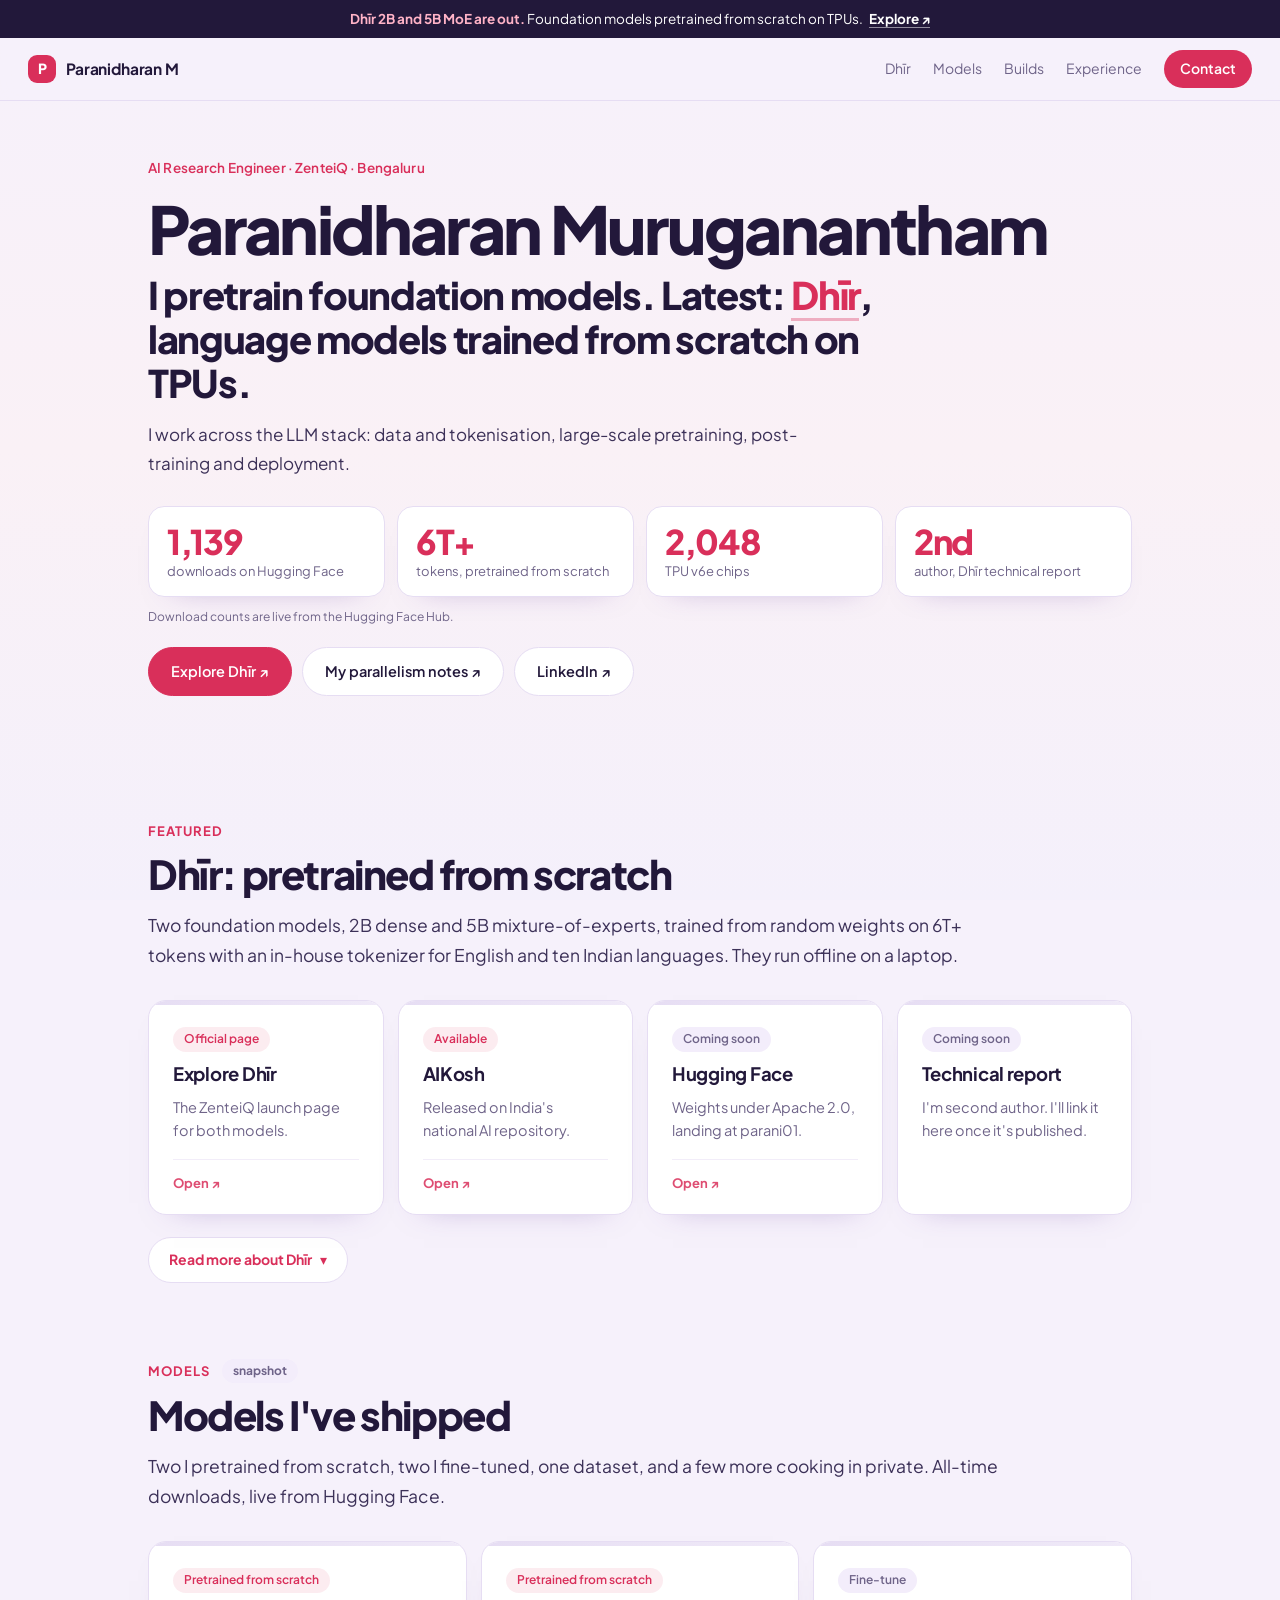
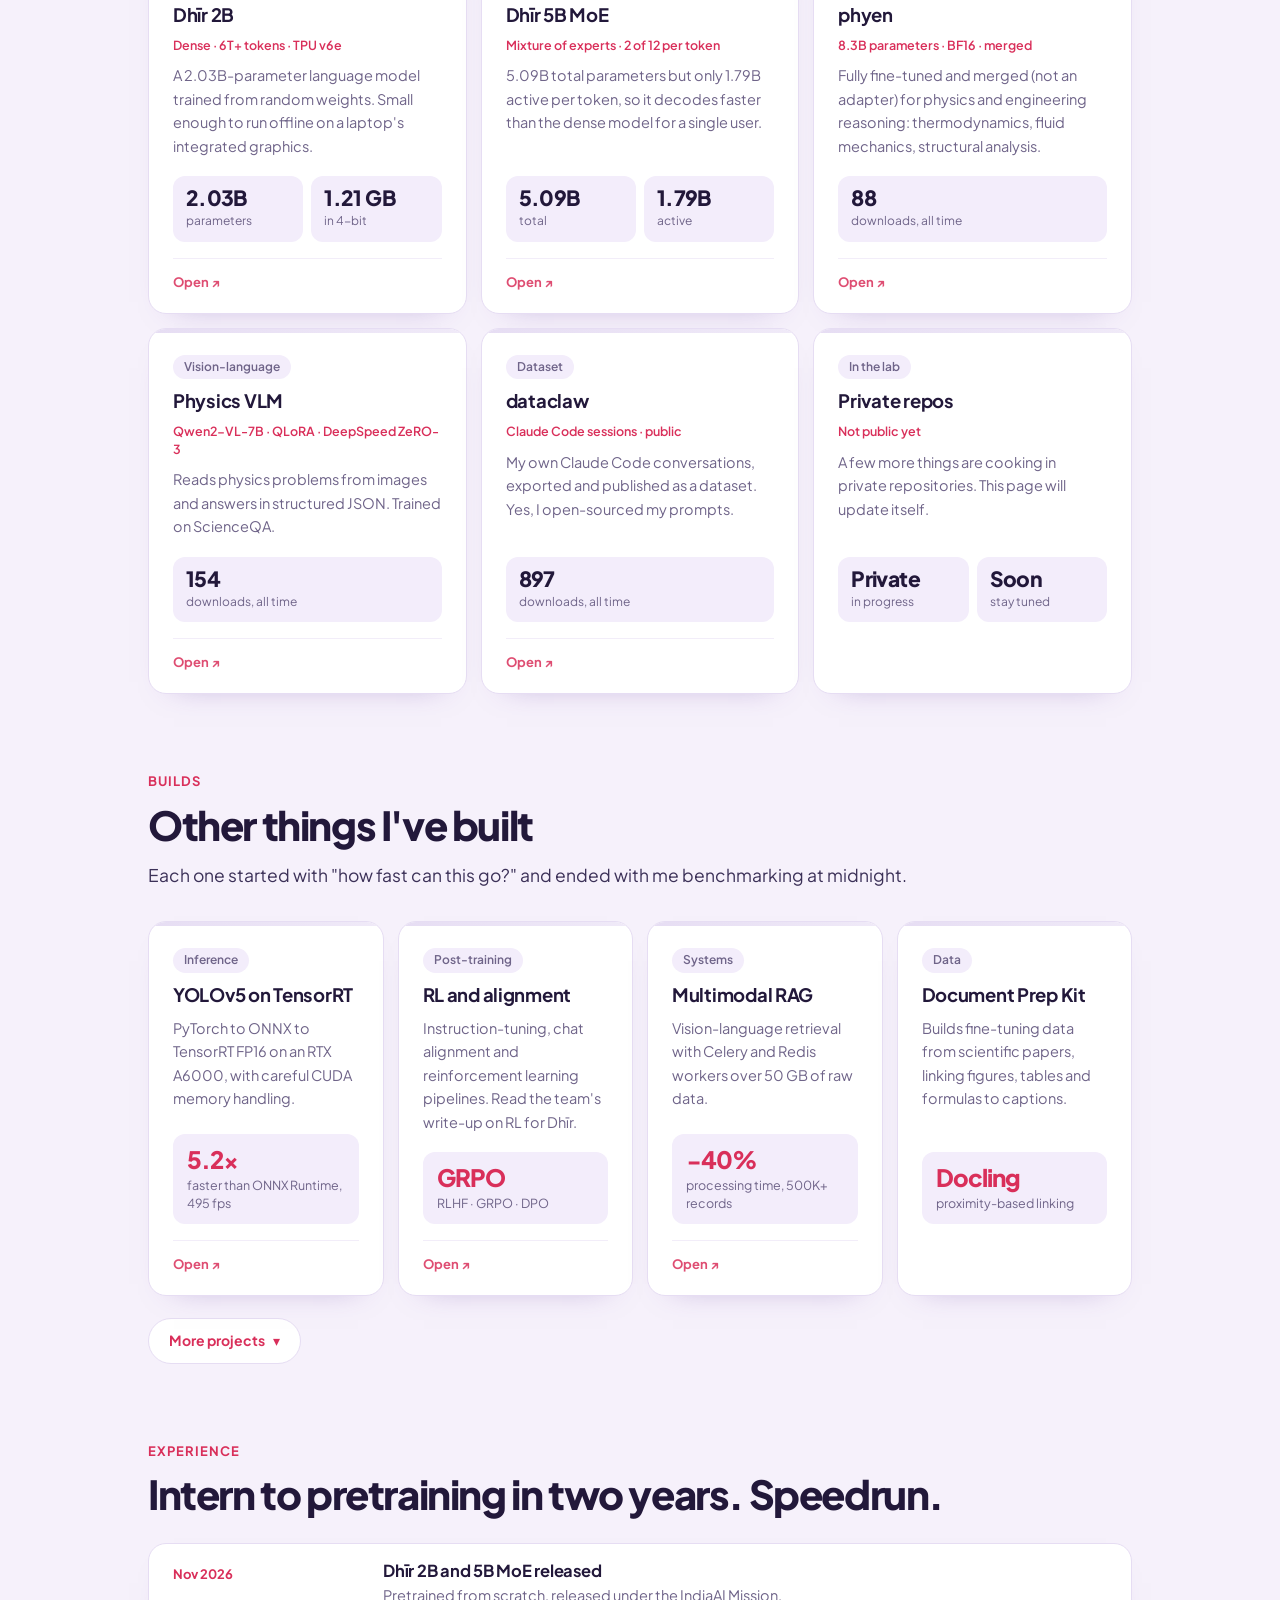
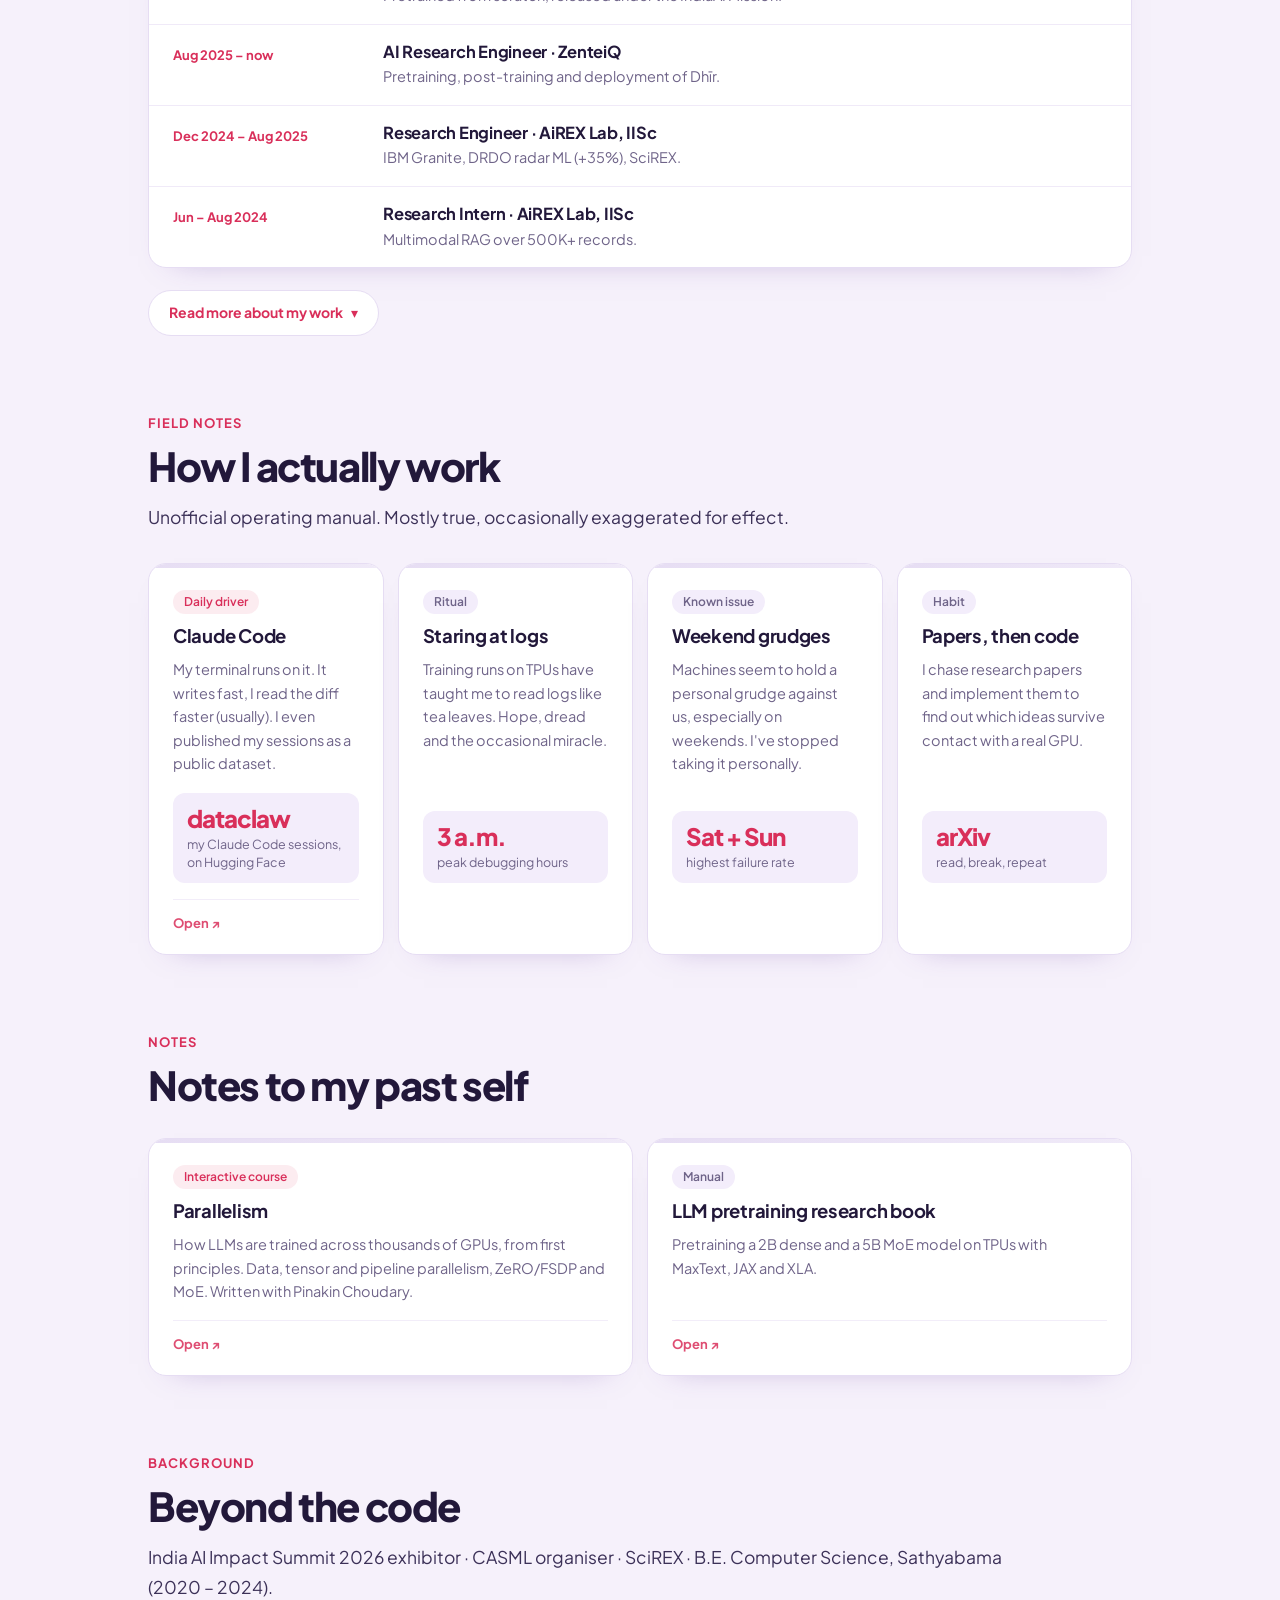
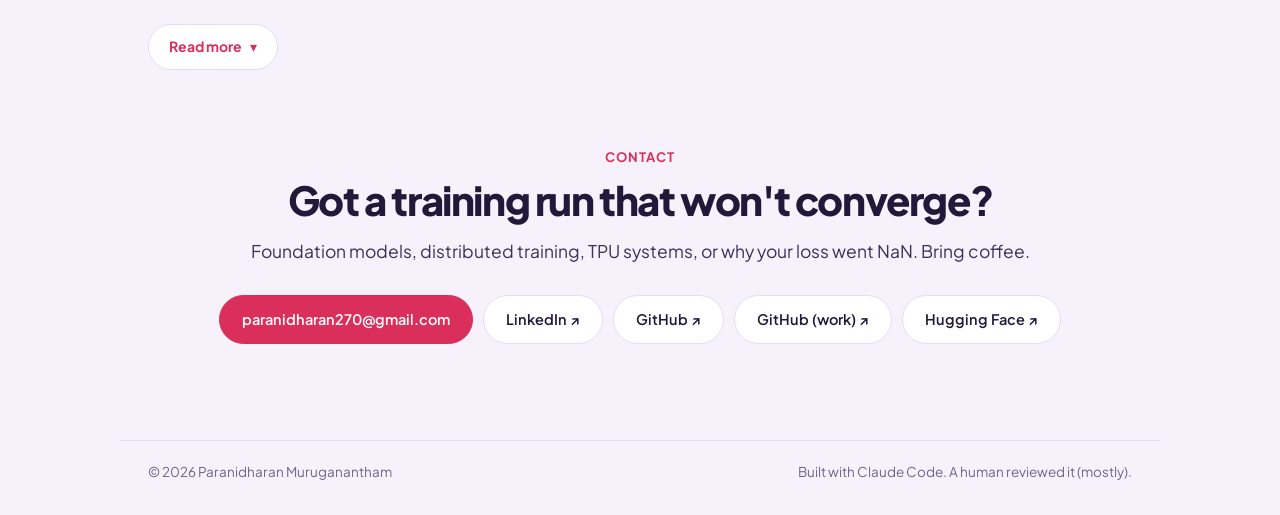
==== commit 8f86e7b4: "Remove 'India's first' claims, drop Performance section and persona line, reword RL card Co-Authored" ====
--- a/index.html
+++ b/index.html
@@ -4,7 +4,7 @@
 <meta charset="utf-8">
 <meta name="viewport" content="width=device-width, initial-scale=1">
 <title>Paranidharan Muruganantham · AI Research Engineer</title>
-<meta name="description" content="Paranidharan Muruganantham pretrains foundation models. Latest: Dhīr 2B and 5B MoE, trained from scratch on TPUs. Squeezes performance out of hardware from pretraining to production inference.">
+<meta name="description" content="Paranidharan Muruganantham, AI research engineer at ZenteiQ, Bengaluru. Works across the LLM stack: data, tokenisation, pretraining, post-training and deployment. Co-built Dhīr 2B and 5B MoE, pretrained from scratch on TPUs.">
 <meta name="theme-color" content="#f6f1fb">
 <meta property="og:title" content="Paranidharan Muruganantham · AI Research Engineer">
 <meta property="og:description" content="I pretrain foundation models. Latest: Dhīr, trained from scratch on TPUs.">
@@ -17,13 +17,12 @@
 </head>
 <body>
 
-<a class="announce" href="https://zenteiq.ai/dhir/" target="_blank" rel="noopener"><b>Dhīr 2B and 5B MoE are out.</b> India's first billion-parameter language models, pretrained from scratch on TPUs. <u>Explore ↗</u></a>
+<a class="announce" href="https://zenteiq.ai/dhir/" target="_blank" rel="noopener"><b>Dhīr 2B and 5B MoE are out.</b> Foundation models pretrained from scratch on TPUs. <u>Explore ↗</u></a>
 
 <header class="nav">
   <a class="brand" href="#top"><span class="logo">P</span>Paranidharan M</a>
   <nav aria-label="Primary">
     <a href="#dhir">Dhīr</a>
-    <a href="#performance">Performance</a>
     <a href="#models">Models</a>
     <a href="#builds">Builds</a>
     <a href="#experience">Experience</a>
@@ -38,16 +37,16 @@
   <div class="wrap">
     <p class="eyebrow">AI Research Engineer · ZenteiQ · Bengaluru</p>
     <h1>Paranidharan Muruganantham</h1>
-    <p class="punch">I pretrain foundation models. Latest: <a href="#dhir">Dhīr</a>, India's first billion-parameter language models, trained from scratch.</p>
-    <p class="sub">The engineer who squeezes the last bit of performance out of the hardware, at every step from pretraining to production inference.</p>
+    <p class="punch">I pretrain foundation models. Latest: <a href="#dhir">Dhīr</a>, language models trained from scratch on TPUs.</p>
+    <p class="sub">I work across the LLM stack: data and tokenisation, large-scale pretraining, post-training and deployment.</p>
 
     <div class="metrics" aria-label="Key numbers">
       <a href="#models"><b id="hf-total">1,139</b><span>downloads on Hugging Face</span></a>
       <a href="#dhir"><b>6T+</b><span>tokens, pretrained from scratch</span></a>
-      <a href="#performance"><b>2,048</b><span>TPU v6e chips</span></a>
+      <a href="#dhir"><b>2,048</b><span>TPU v6e chips</span></a>
       <a href="#dhir"><b>2nd</b><span>author, Dhīr technical report</span></a>
     </div>
-    <p class="fine">Launch claim per ZenteiQ's release coverage. Download counts are live from the Hugging Face Hub.</p>
+    <p class="fine">Download counts are live from the Hugging Face Hub.</p>
 
     <div class="cta">
       <a class="btn solid" href="https://zenteiq.ai/dhir/" target="_blank" rel="noopener">Explore Dhīr ↗</a>
@@ -119,18 +118,6 @@
   </details>
 </section>
 
-<!-- PERFORMANCE -->
-<section id="performance" class="wrap section">
-  <p class="label">How I work</p>
-  <h2>Performance at every step</h2>
-  <p class="lead">Training, post-training, inference. Wherever the hardware sits idle, I go looking.</p>
-  <div class="grid g3">
-    <a class="card" href="https://zenteiq.ai/research/blog/training-small-models-for-the-physical-world/" target="_blank" rel="noopener"><span class="pill">Training</span><h3>Pretraining on TPUs</h3><p>Dhīr trained on a pool of 2,048 TPU v6e chips, with a checkpoint lineage hashed from step 0.</p><div class="metric"><b>6T+</b><span>tokens, from random weights</span></div></a>
-    <a class="card" href="https://zenteiq.ai/research/blog/reinforcement-learning-on-tpus/" target="_blank" rel="noopener"><span class="pill">Post-training</span><h3>Reinforcement learning</h3><p>RL on TPUs with language-aware rewards and checks that catch the model gaming its score.</p><div class="metric"><b>2,048</b><span>answers scored per step</span></div></a>
-    <a class="card" href="https://zenteiq.ai/research/blog/inferencing-dhir-on-edge-devices/" target="_blank" rel="noopener"><span class="pill">Inference</span><h3>Fast where it ships</h3><p>4-bit Dhīr running offline on laptops and Jetson boards. Same instinct on my own TensorRT build: 46% lower latency.</p><div class="metric"><b>39.9 tok/s</b><span>Dhīr 5B MoE on a Jetson Orin NX</span></div></a>
-  </div>
-</section>
-
 <!-- MODELS -->
 <section id="models" class="wrap section">
   <div class="mh"><p class="label">Models</p><span class="live" id="hub-status">snapshot</span></div>
@@ -153,7 +140,7 @@
   <p class="lead">Each one started with "how fast can this go?" and ended with me benchmarking at midnight.</p>
   <div class="grid g4">
     <a class="card" href="https://github.com/parani-zenteiq-ai/TensorRT" target="_blank" rel="noopener"><span class="pill">Inference</span><h3>YOLOv5 on TensorRT</h3><p>PyTorch to ONNX to TensorRT FP16 on an RTX A6000, with careful CUDA memory handling.</p><div class="metric"><b>5.2×</b><span>faster than ONNX Runtime, 495 fps</span></div></a>
-    <a class="card" href="https://zenteiq.ai/research/blog/reinforcement-learning-on-tpus/" target="_blank" rel="noopener"><span class="pill">Post-training</span><h3>RL on TPUs</h3><p>The reinforcement-learning stage of Dhīr: rewards, scoring at scale and reward-hacking checks.</p><div class="metric"><b>2,048</b><span>answers scored per step</span></div></a>
+    <a class="card" href="https://zenteiq.ai/research/blog/reinforcement-learning-on-tpus/" target="_blank" rel="noopener"><span class="pill">Post-training</span><h3>RL and alignment</h3><p>Instruction-tuning, chat alignment and reinforcement learning pipelines. Read the team's write-up on RL for Dhīr.</p><div class="metric"><b>GRPO</b><span>RLHF · GRPO · DPO</span></div></a>
     <a class="card" href="https://github.com/paranidharan1/RAG-celery-redis" target="_blank" rel="noopener"><span class="pill">Systems</span><h3>Multimodal RAG</h3><p>Vision-language retrieval with Celery and Redis workers over 50 GB of raw data.</p><div class="metric"><b>−40%</b><span>processing time, 500K+ records</span></div></a>
     <div class="card"><span class="pill">Data</span><h3>Document Prep Kit</h3><p>Builds fine-tuning data from scientific papers, linking figures, tables and formulas to captions.</p><div class="metric"><b>Docling</b><span>proximity-based linking</span></div></div>
   </div>
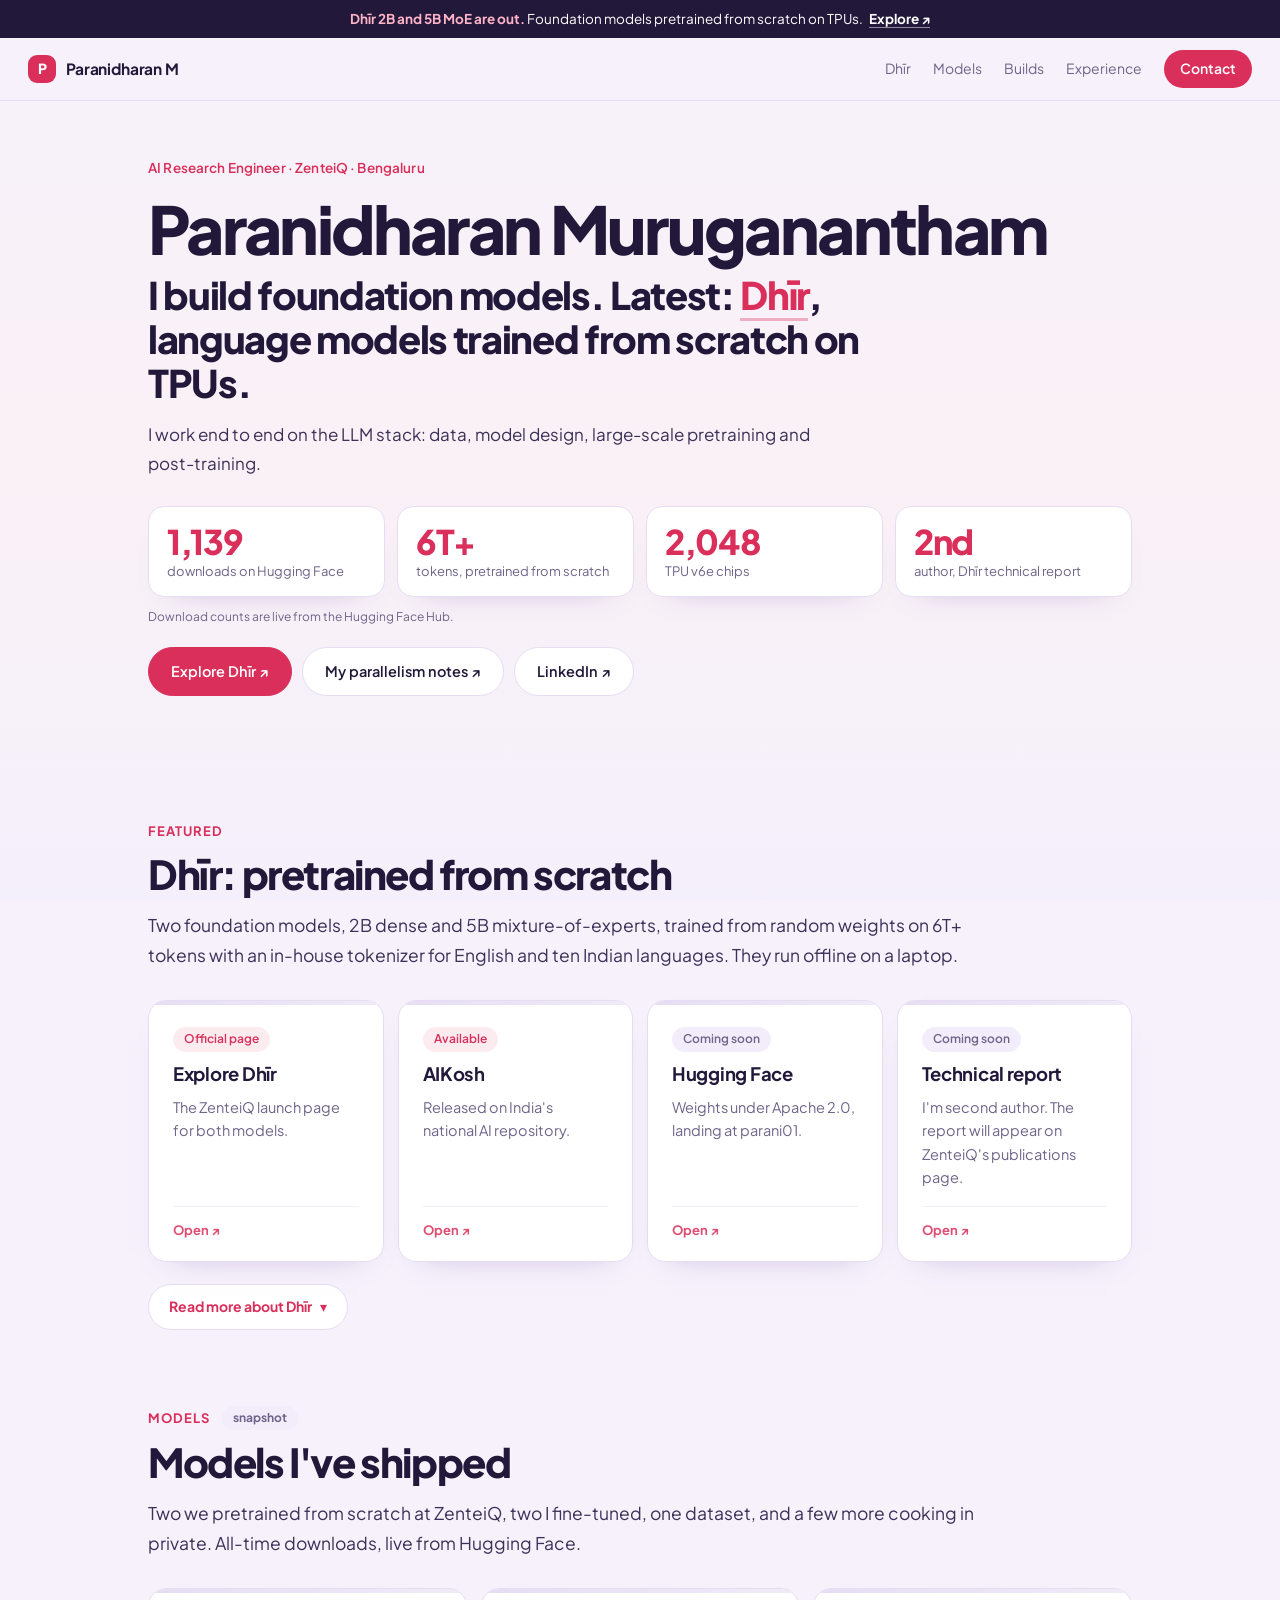
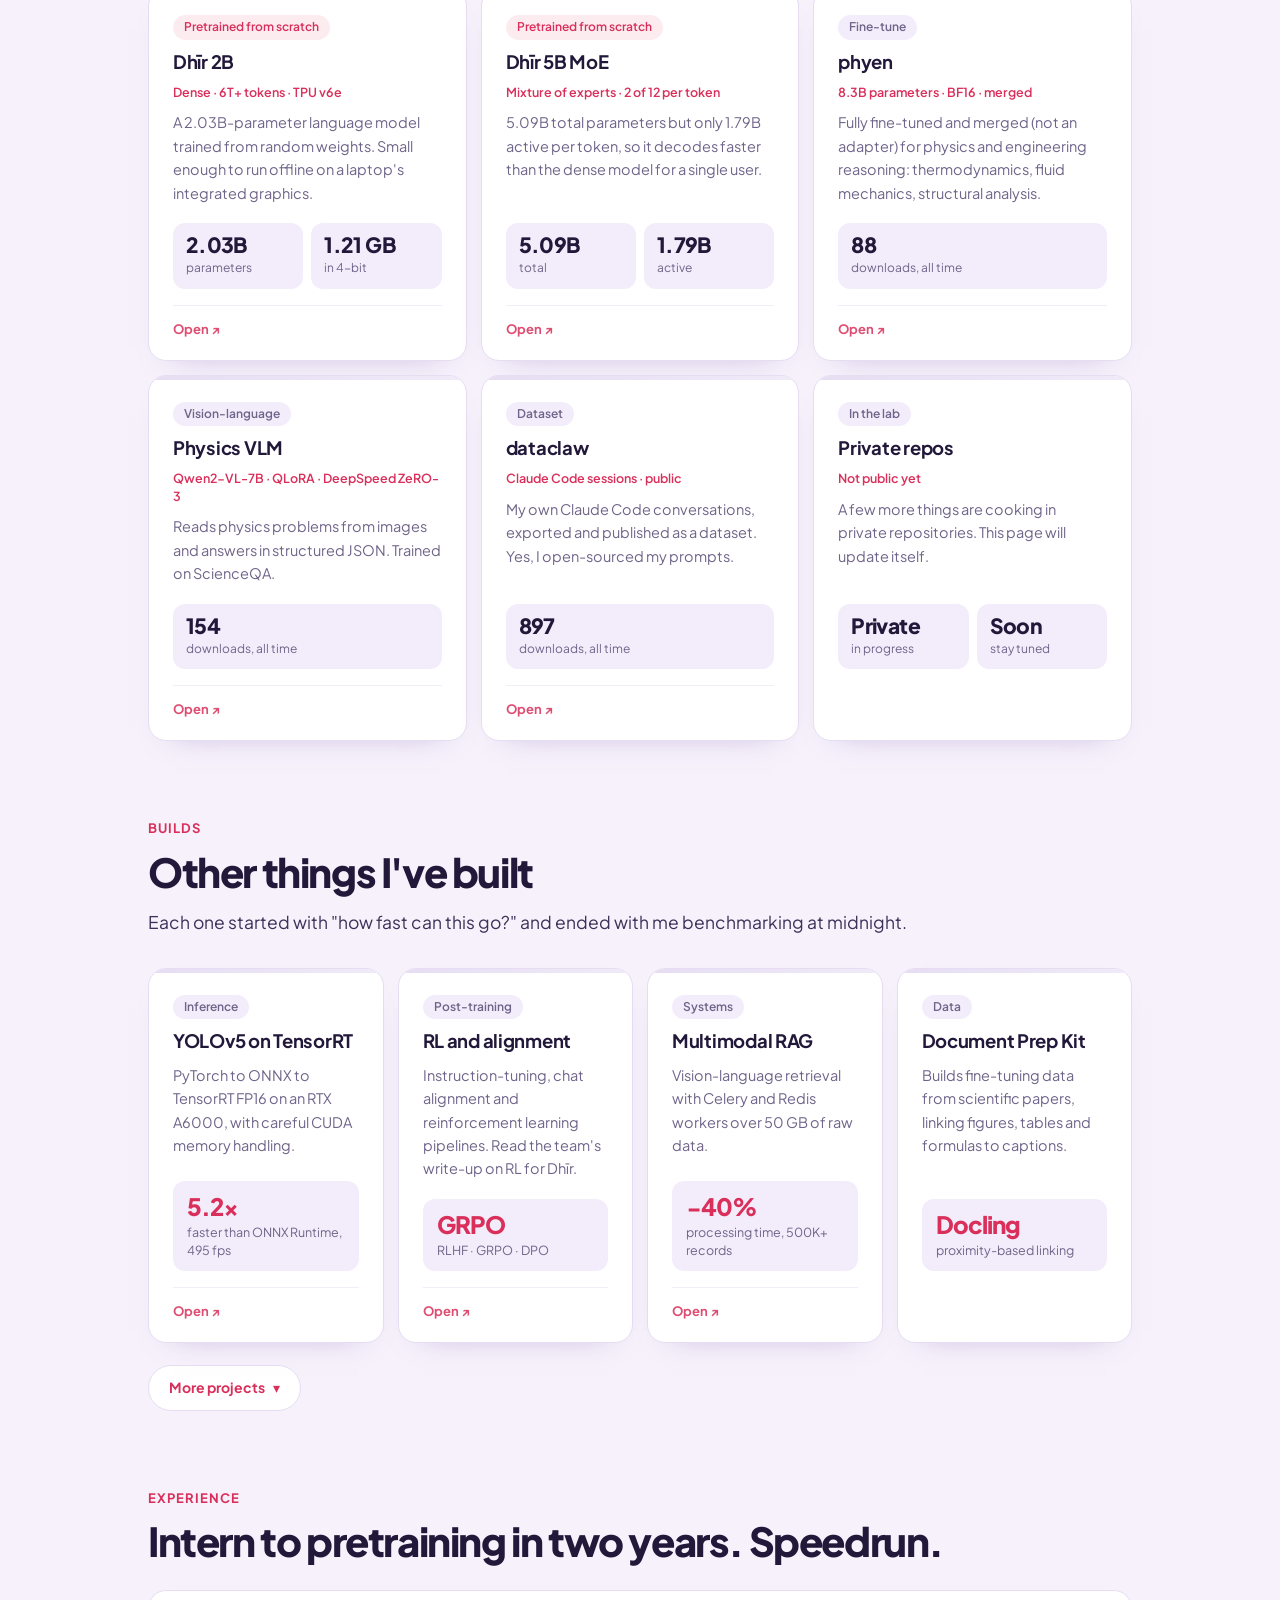
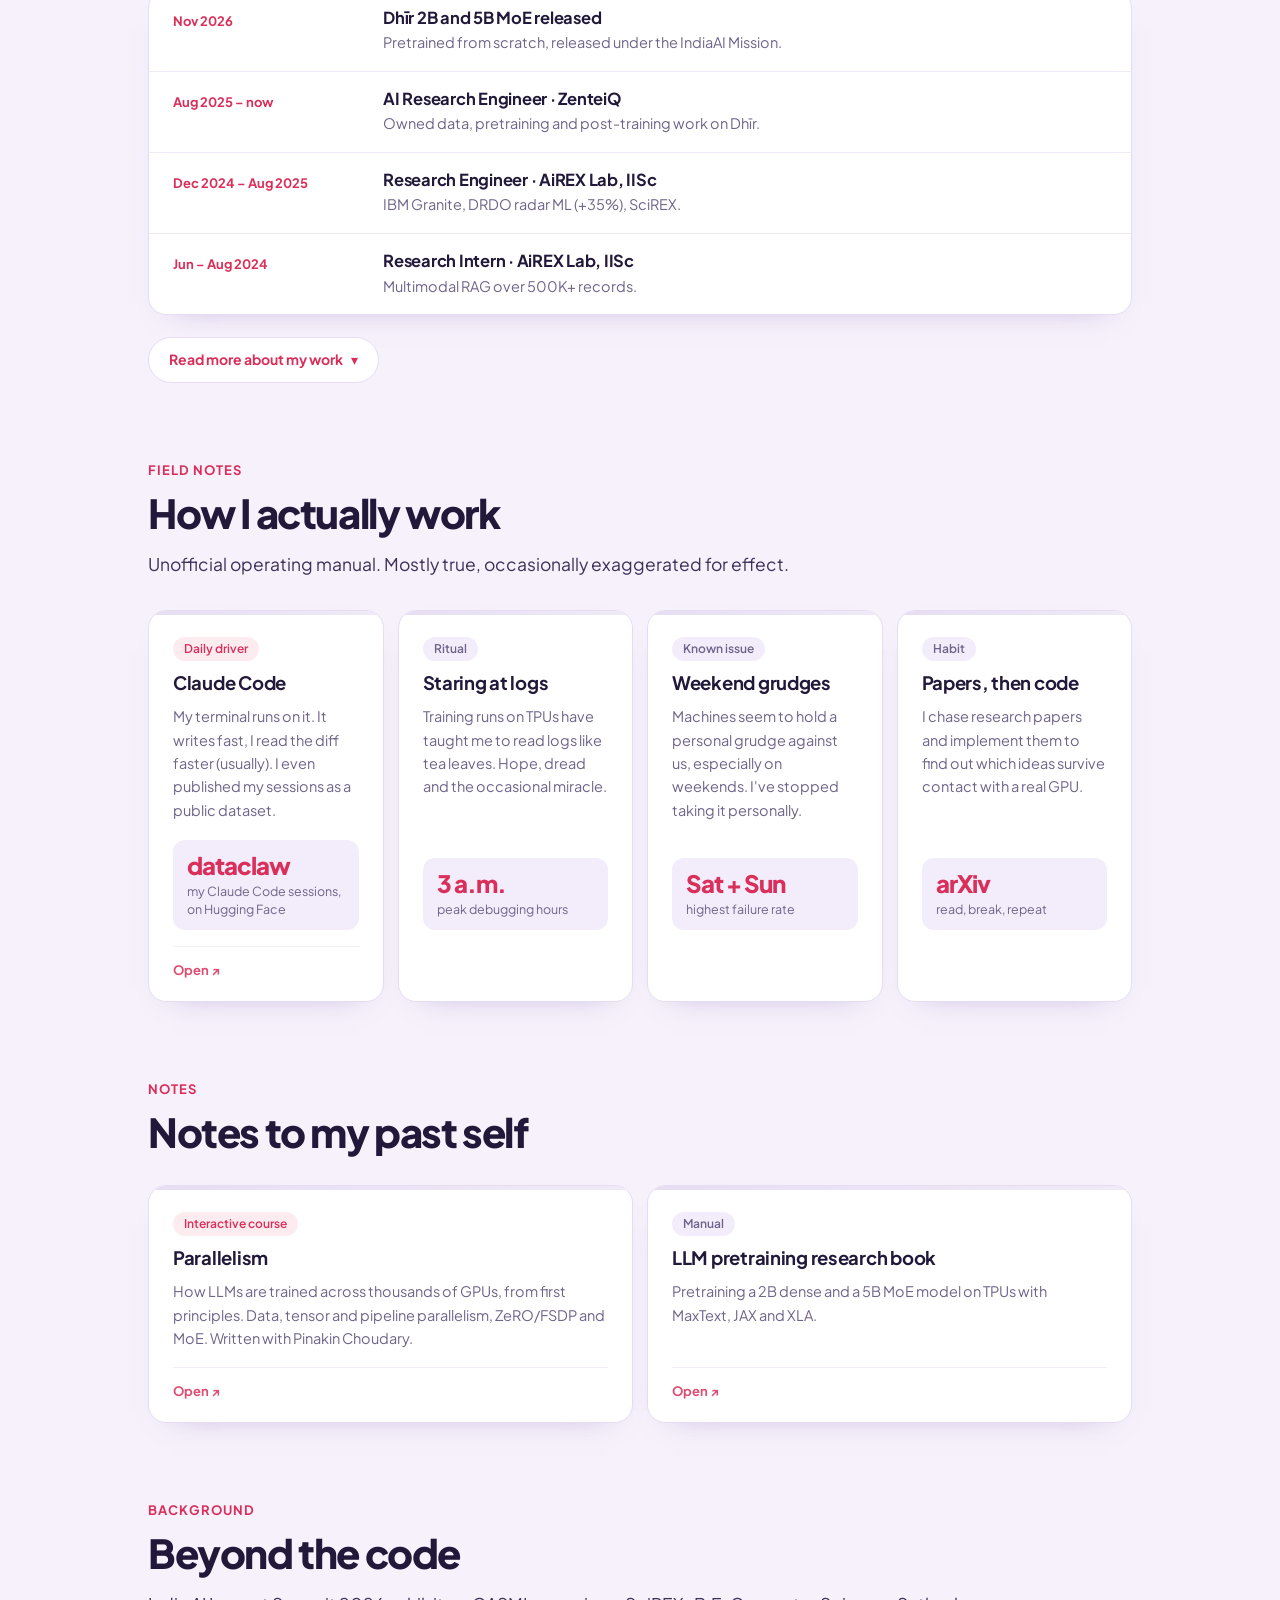
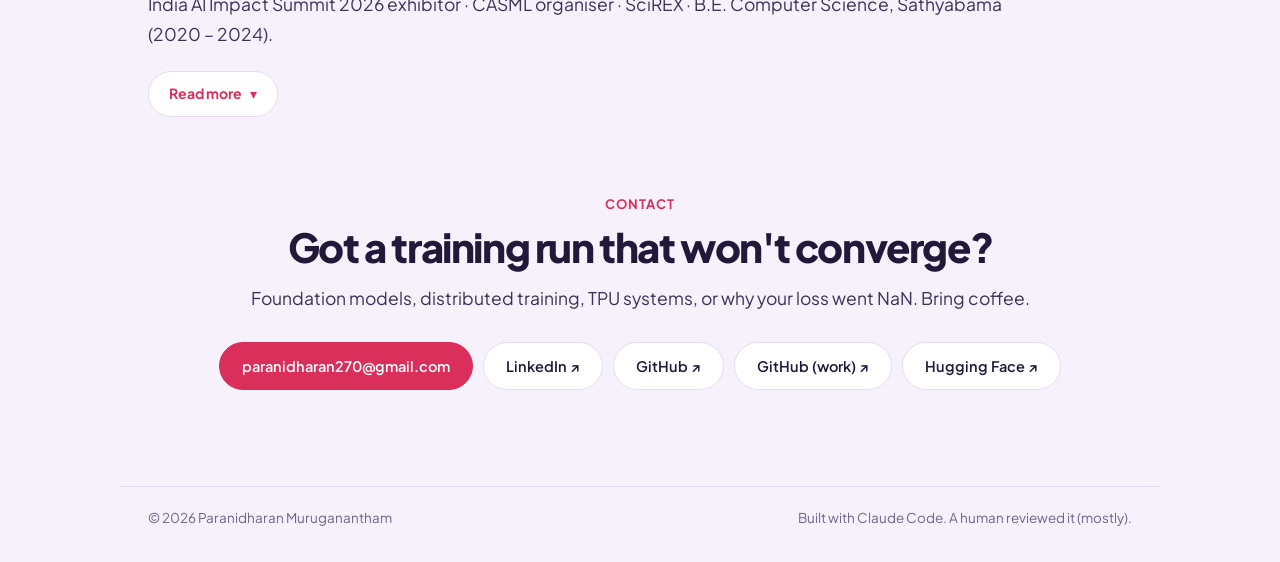
==== commit eb0e156e: "Technical report card links to publications page; reword role to data, model, pretraining, post-trai" ====
--- a/index.html
+++ b/index.html
@@ -4,7 +4,7 @@
 <meta charset="utf-8">
 <meta name="viewport" content="width=device-width, initial-scale=1">
 <title>Paranidharan Muruganantham · AI Research Engineer</title>
-<meta name="description" content="Paranidharan Muruganantham, AI research engineer at ZenteiQ, Bengaluru. Works across the LLM stack: data, tokenisation, pretraining, post-training and deployment. Co-built Dhīr 2B and 5B MoE, pretrained from scratch on TPUs.">
+<meta name="description" content="Paranidharan Muruganantham, AI research engineer at ZenteiQ, Bengaluru. Works across the LLM stack: data, model design, pretraining and post-training. Co-built Dhīr 2B and 5B MoE, pretrained from scratch on TPUs.">
 <meta name="theme-color" content="#f6f1fb">
 <meta property="og:title" content="Paranidharan Muruganantham · AI Research Engineer">
 <meta property="og:description" content="I pretrain foundation models. Latest: Dhīr, trained from scratch on TPUs.">
@@ -37,8 +37,8 @@
   <div class="wrap">
     <p class="eyebrow">AI Research Engineer · ZenteiQ · Bengaluru</p>
     <h1>Paranidharan Muruganantham</h1>
-    <p class="punch">I pretrain foundation models. Latest: <a href="#dhir">Dhīr</a>, language models trained from scratch on TPUs.</p>
-    <p class="sub">I work across the LLM stack: data and tokenisation, large-scale pretraining, post-training and deployment.</p>
+    <p class="punch">I build foundation models. Latest: <a href="#dhir">Dhīr</a>, language models trained from scratch on TPUs.</p>
+    <p class="sub">I work end to end on the LLM stack: data, model design, large-scale pretraining and post-training.</p>
 
     <div class="metrics" aria-label="Key numbers">
       <a href="#models"><b id="hf-total">1,139</b><span>downloads on Hugging Face</span></a>
@@ -66,7 +66,7 @@
     <a class="card" href="https://zenteiq.ai/dhir/" target="_blank" rel="noopener"><span class="pill ok">Official page</span><h3>Explore Dhīr</h3><p>The ZenteiQ launch page for both models.</p></a>
     <a class="card" href="https://aikosh.indiaai.gov.in/home/public-profile/user/07452cda-0163-4286-a56b-80e8ab56b3c2?tabs=about" target="_blank" rel="noopener"><span class="pill ok">Available</span><h3>AIKosh</h3><p>Released on India's national AI repository.</p></a>
     <a class="card" href="https://huggingface.co/parani01" target="_blank" rel="noopener"><span class="pill">Coming soon</span><h3>Hugging Face</h3><p>Weights under Apache 2.0, landing at parani01.</p></a>
-    <div class="card"><span class="pill">Coming soon</span><h3>Technical report</h3><p>I'm second author. I'll link it here once it's published.</p></div>
+    <a class="card" href="https://zenteiq.ai/research/publications/" target="_blank" rel="noopener"><span class="pill">Coming soon</span><h3>Technical report</h3><p>I'm second author. The report will appear on ZenteiQ's publications page.</p></a>
   </div>
 
   <details class="more">
@@ -89,11 +89,10 @@
       </div>
 
       <ul class="stack">
-        <li><b>Data and tokenisation</b><span>Curation pipelines and a 131k tokenizer for English and ten Indian languages.</span></li>
+        <li><b>Data</b><span>Curation pipelines for English and ten Indian languages.</span></li>
         <li><b>Model architecture</b><span>Dense and mixture-of-experts transformers.</span></li>
         <li><b>Pretraining</b><span>JAX and MaxText on Google Cloud TPU v6e, 6T+ tokens.</span></li>
         <li><b>Post-training</b><span>Instruction tuning, RLHF, GRPO and DPO.</span></li>
-        <li><b>Deployment</b><span>4-bit models running offline on laptops and mobile hardware.</span></li>
       </ul>
 
       <div class="linkgroup">
@@ -122,7 +121,7 @@
 <section id="models" class="wrap section">
   <div class="mh"><p class="label">Models</p><span class="live" id="hub-status">snapshot</span></div>
   <h2>Models I've shipped</h2>
-  <p class="lead">Two I pretrained from scratch, two I fine-tuned, one dataset, and a few more cooking in private. All-time downloads, live from Hugging Face.</p>
+  <p class="lead">Two we pretrained from scratch at ZenteiQ, two I fine-tuned, one dataset, and a few more cooking in private. All-time downloads, live from Hugging Face.</p>
   <div class="grid g3">
     <a class="card" href="https://zenteiq.ai/dhir/" target="_blank" rel="noopener"><span class="pill ok">Pretrained from scratch</span><h3>Dhīr 2B</h3><p class="spec">Dense · 6T+ tokens · TPU v6e</p><p>A 2.03B-parameter language model trained from random weights. Small enough to run offline on a laptop's integrated graphics.</p><div class="mstats"><div><b>2.03B</b><span>parameters</span></div><div><b>1.21 GB</b><span>in 4-bit</span></div></div></a>
     <a class="card" href="https://zenteiq.ai/dhir/" target="_blank" rel="noopener"><span class="pill ok">Pretrained from scratch</span><h3>Dhīr 5B MoE</h3><p class="spec">Mixture of experts · 2 of 12 per token</p><p>5.09B total parameters but only 1.79B active per token, so it decodes faster than the dense model for a single user.</p><div class="mstats"><div><b>5.09B</b><span>total</span></div><div><b>1.79B</b><span>active</span></div></div></a>
@@ -164,7 +163,7 @@
   <h2>Intern to pretraining in two years. Speedrun.</h2>
   <ol class="tl">
     <li><b>Nov 2026</b><div><h3>Dhīr 2B and 5B MoE released</h3><p>Pretrained from scratch, released under the IndiaAI Mission.</p></div></li>
-    <li><b>Aug 2025 – now</b><div><h3>AI Research Engineer · ZenteiQ</h3><p>Pretraining, post-training and deployment of Dhīr.</p></div></li>
+    <li><b>Aug 2025 – now</b><div><h3>AI Research Engineer · ZenteiQ</h3><p>Owned data, pretraining and post-training work on Dhīr.</p></div></li>
     <li><b>Dec 2024 – Aug 2025</b><div><h3>Research Engineer · AiREX Lab, IISc</h3><p>IBM Granite, DRDO radar ML (+35%), SciREX.</p></div></li>
     <li><b>Jun – Aug 2024</b><div><h3>Research Intern · AiREX Lab, IISc</h3><p>Multimodal RAG over 500K+ records.</p></div></li>
   </ol>
@@ -177,8 +176,8 @@
           <div class="job-meta"><b>Aug 2025 – Present</b><span>ZenteiQ<br>Bengaluru</span></div>
           <div class="job-body"><h3>AI Research Engineer</h3>
             <ul>
-              <li>Core team on Dhīr 2B and 5B MoE, pretrained from random weights on Google Cloud TPU v6e over 6T+ tokens.</li>
-              <li>Worked across the stack: data and tokenisation, pretraining, post-training and deployment.</li>
+              <li>Worked on Dhīr 2B and 5B MoE, pretrained from random weights on Google Cloud TPU v6e over 6T+ tokens.</li>
+              <li>Worked end to end: data, model design, pretraining and post-training.</li>
               <li>Distributed training and inference for multi-billion-parameter models with JAX, MaxText, DeepSpeed, FSDP, Ray and Megatron-LM, using mixed precision (FP16/BF16) and activation recomputation.</li>
               <li>Instruction-tuning, chat alignment and reinforcement learning pipelines (RLHF, GRPO, DPO).</li>
               <li>Represented ZenteiQ as an exhibitor at the India AI Impact Summit 2026.</li>
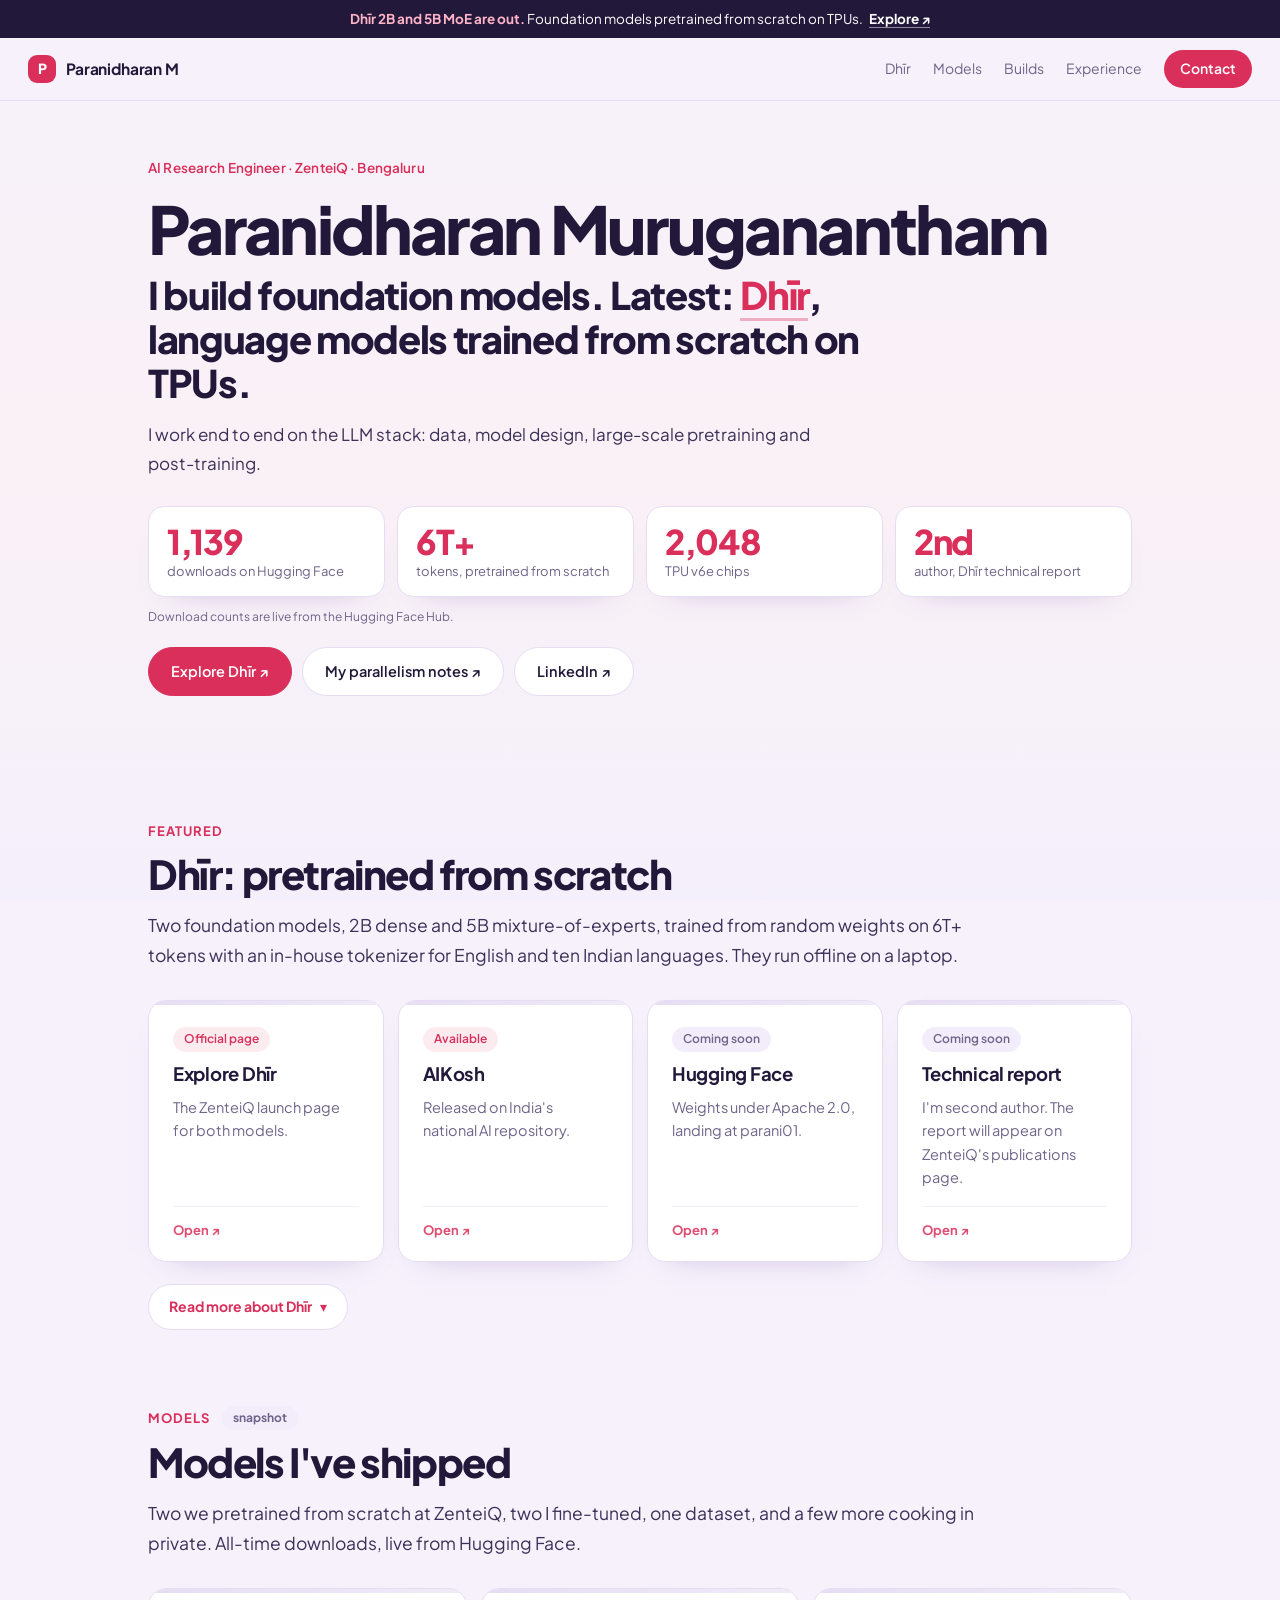
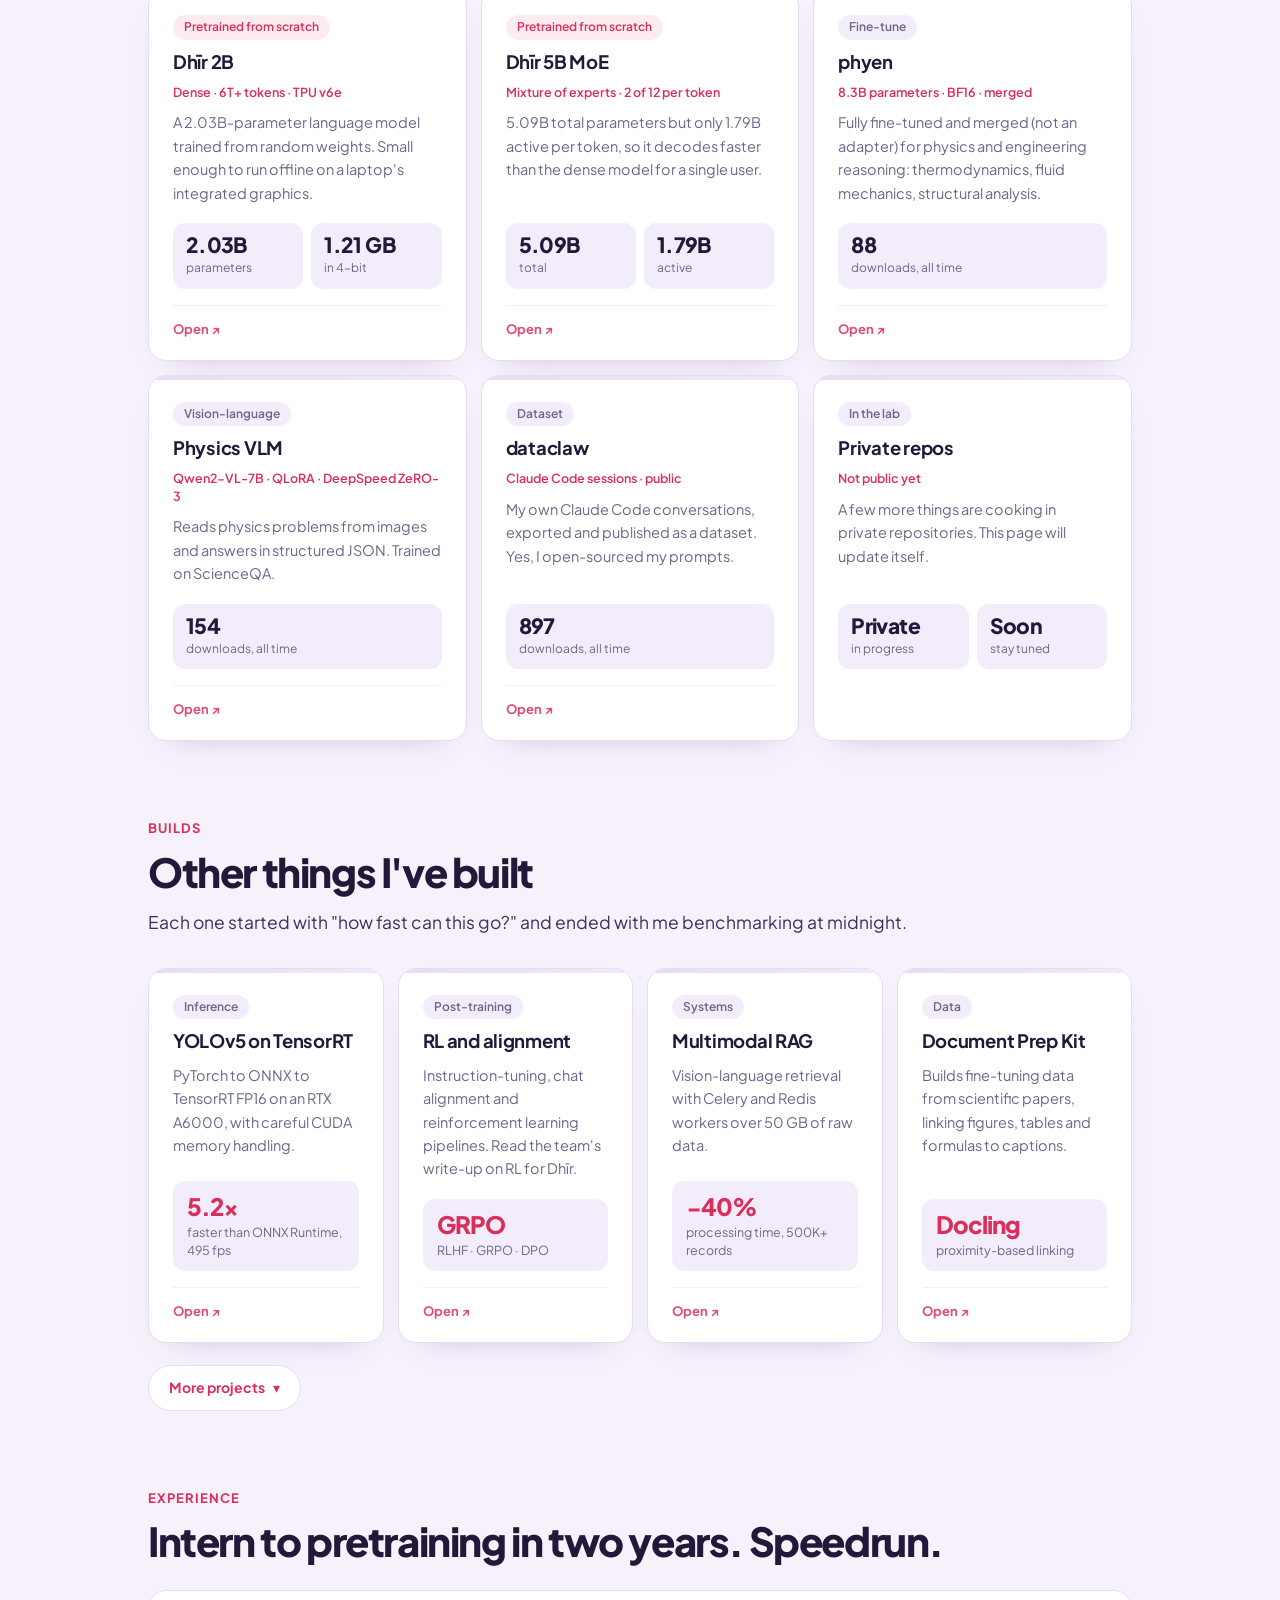
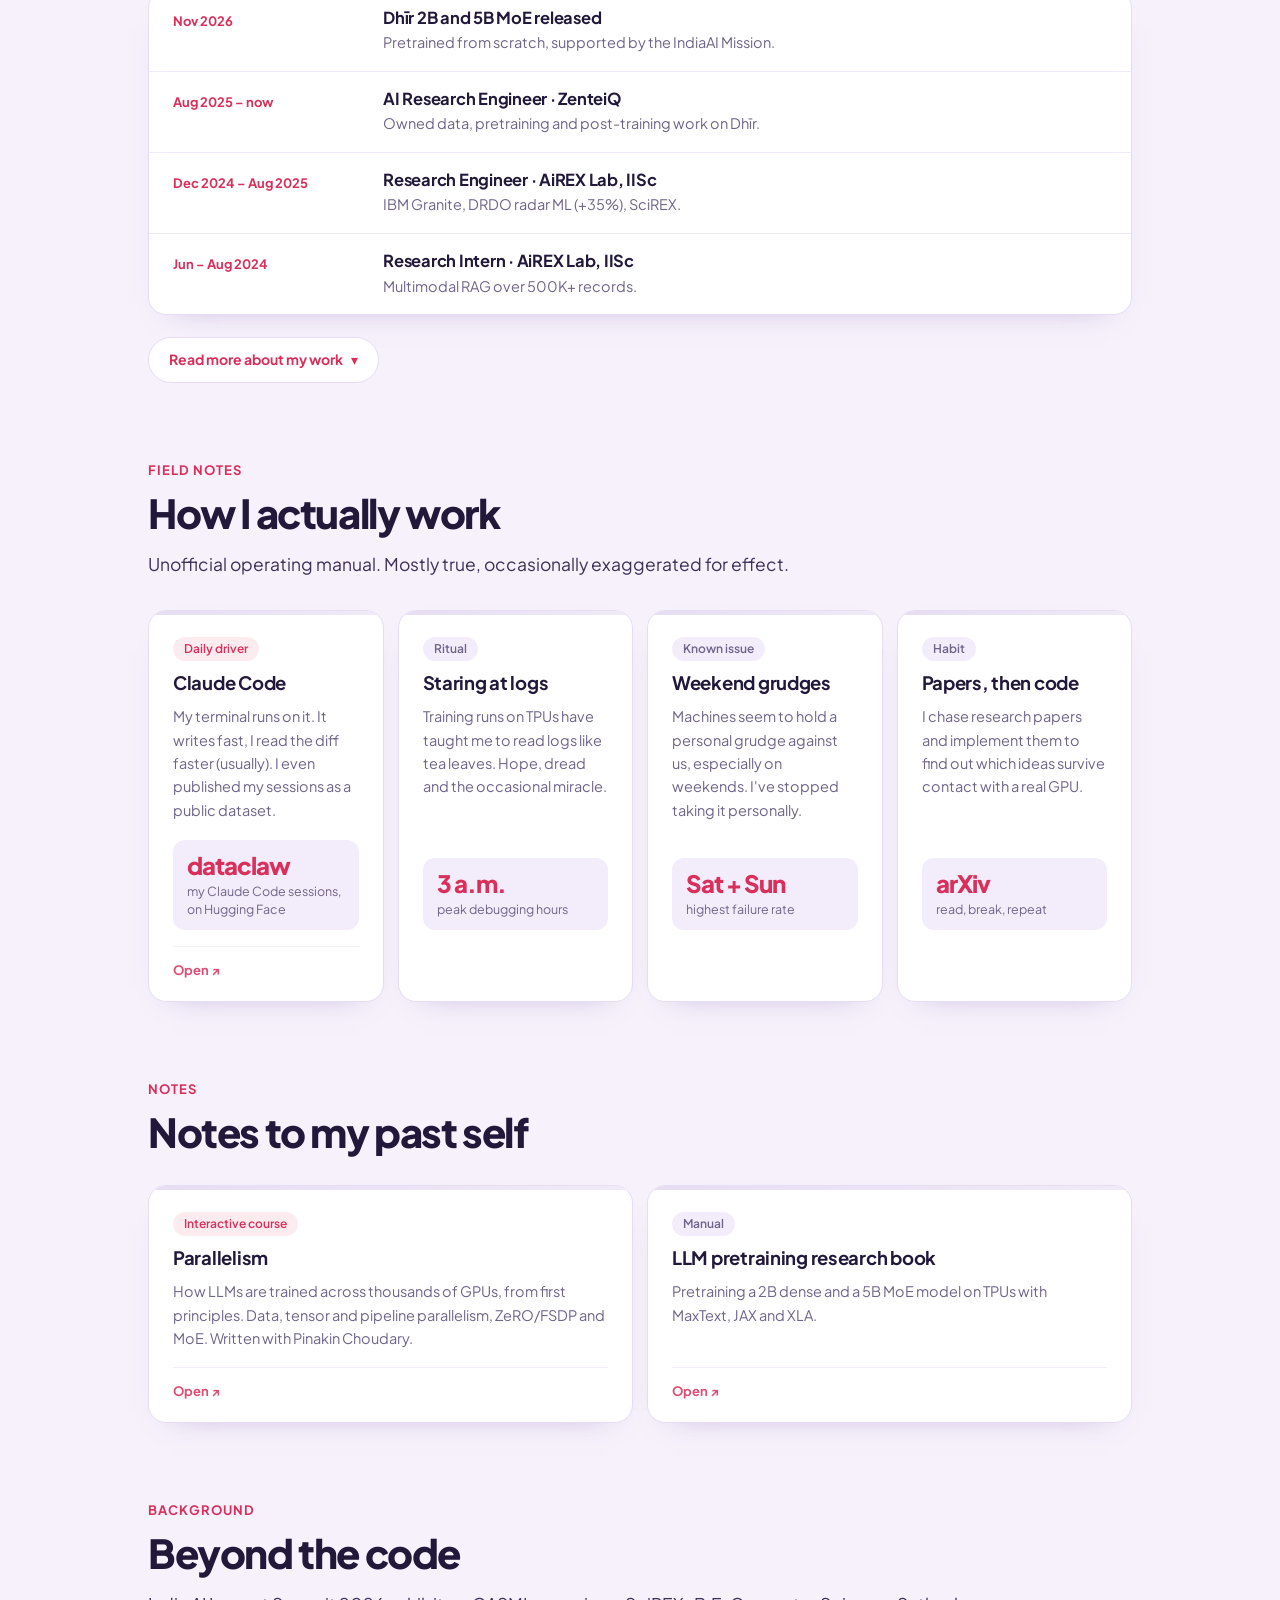
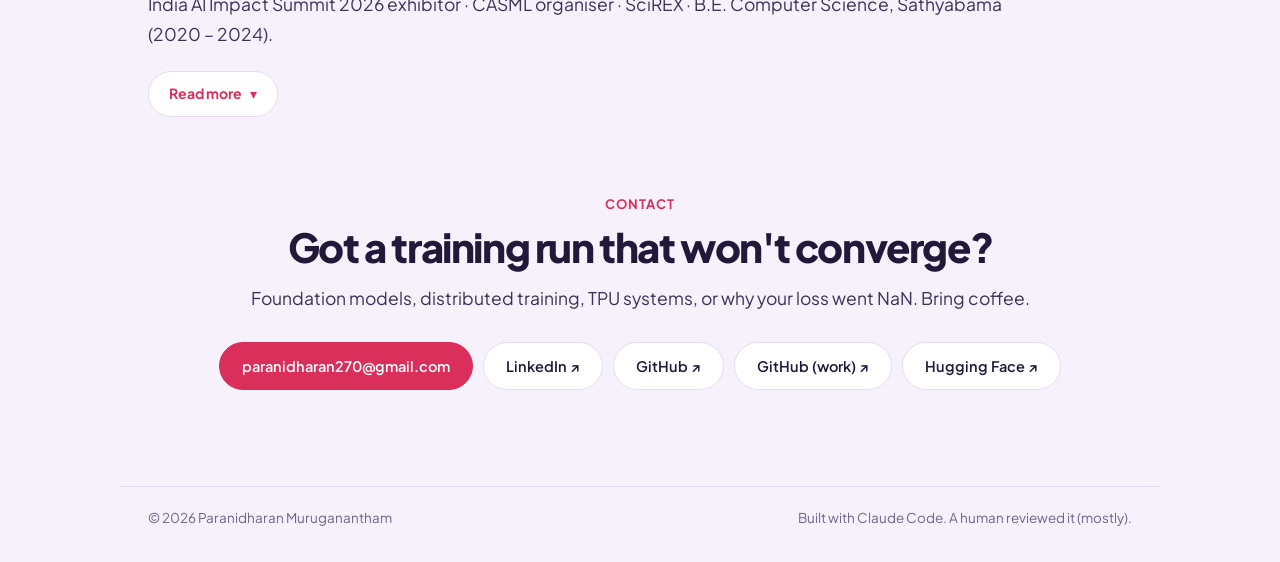
==== commit 6d0bffa4: "IndiaAI Mission wording: supported by; link Document Prep Kit to BramhDax Co-Authored-By: Claude Son" ====
--- a/index.html
+++ b/index.html
@@ -141,7 +141,7 @@
     <a class="card" href="https://github.com/parani-zenteiq-ai/TensorRT" target="_blank" rel="noopener"><span class="pill">Inference</span><h3>YOLOv5 on TensorRT</h3><p>PyTorch to ONNX to TensorRT FP16 on an RTX A6000, with careful CUDA memory handling.</p><div class="metric"><b>5.2×</b><span>faster than ONNX Runtime, 495 fps</span></div></a>
     <a class="card" href="https://zenteiq.ai/research/blog/reinforcement-learning-on-tpus/" target="_blank" rel="noopener"><span class="pill">Post-training</span><h3>RL and alignment</h3><p>Instruction-tuning, chat alignment and reinforcement learning pipelines. Read the team's write-up on RL for Dhīr.</p><div class="metric"><b>GRPO</b><span>RLHF · GRPO · DPO</span></div></a>
     <a class="card" href="https://github.com/paranidharan1/RAG-celery-redis" target="_blank" rel="noopener"><span class="pill">Systems</span><h3>Multimodal RAG</h3><p>Vision-language retrieval with Celery and Redis workers over 50 GB of raw data.</p><div class="metric"><b>−40%</b><span>processing time, 500K+ records</span></div></a>
-    <div class="card"><span class="pill">Data</span><h3>Document Prep Kit</h3><p>Builds fine-tuning data from scientific papers, linking figures, tables and formulas to captions.</p><div class="metric"><b>Docling</b><span>proximity-based linking</span></div></div>
+    <a class="card" href="https://github.com/paranidharan1/BramhDax" target="_blank" rel="noopener"><span class="pill">Data</span><h3>Document Prep Kit</h3><p>Builds fine-tuning data from scientific papers, linking figures, tables and formulas to captions.</p><div class="metric"><b>Docling</b><span>proximity-based linking</span></div></a>
   </div>
 
   <details class="more">
@@ -162,7 +162,7 @@
   <p class="label">Experience</p>
   <h2>Intern to pretraining in two years. Speedrun.</h2>
   <ol class="tl">
-    <li><b>Nov 2026</b><div><h3>Dhīr 2B and 5B MoE released</h3><p>Pretrained from scratch, released under the IndiaAI Mission.</p></div></li>
+    <li><b>Nov 2026</b><div><h3>Dhīr 2B and 5B MoE released</h3><p>Pretrained from scratch, supported by the IndiaAI Mission.</p></div></li>
     <li><b>Aug 2025 – now</b><div><h3>AI Research Engineer · ZenteiQ</h3><p>Owned data, pretraining and post-training work on Dhīr.</p></div></li>
     <li><b>Dec 2024 – Aug 2025</b><div><h3>Research Engineer · AiREX Lab, IISc</h3><p>IBM Granite, DRDO radar ML (+35%), SciREX.</p></div></li>
     <li><b>Jun – Aug 2024</b><div><h3>Research Intern · AiREX Lab, IISc</h3><p>Multimodal RAG over 500K+ records.</p></div></li>
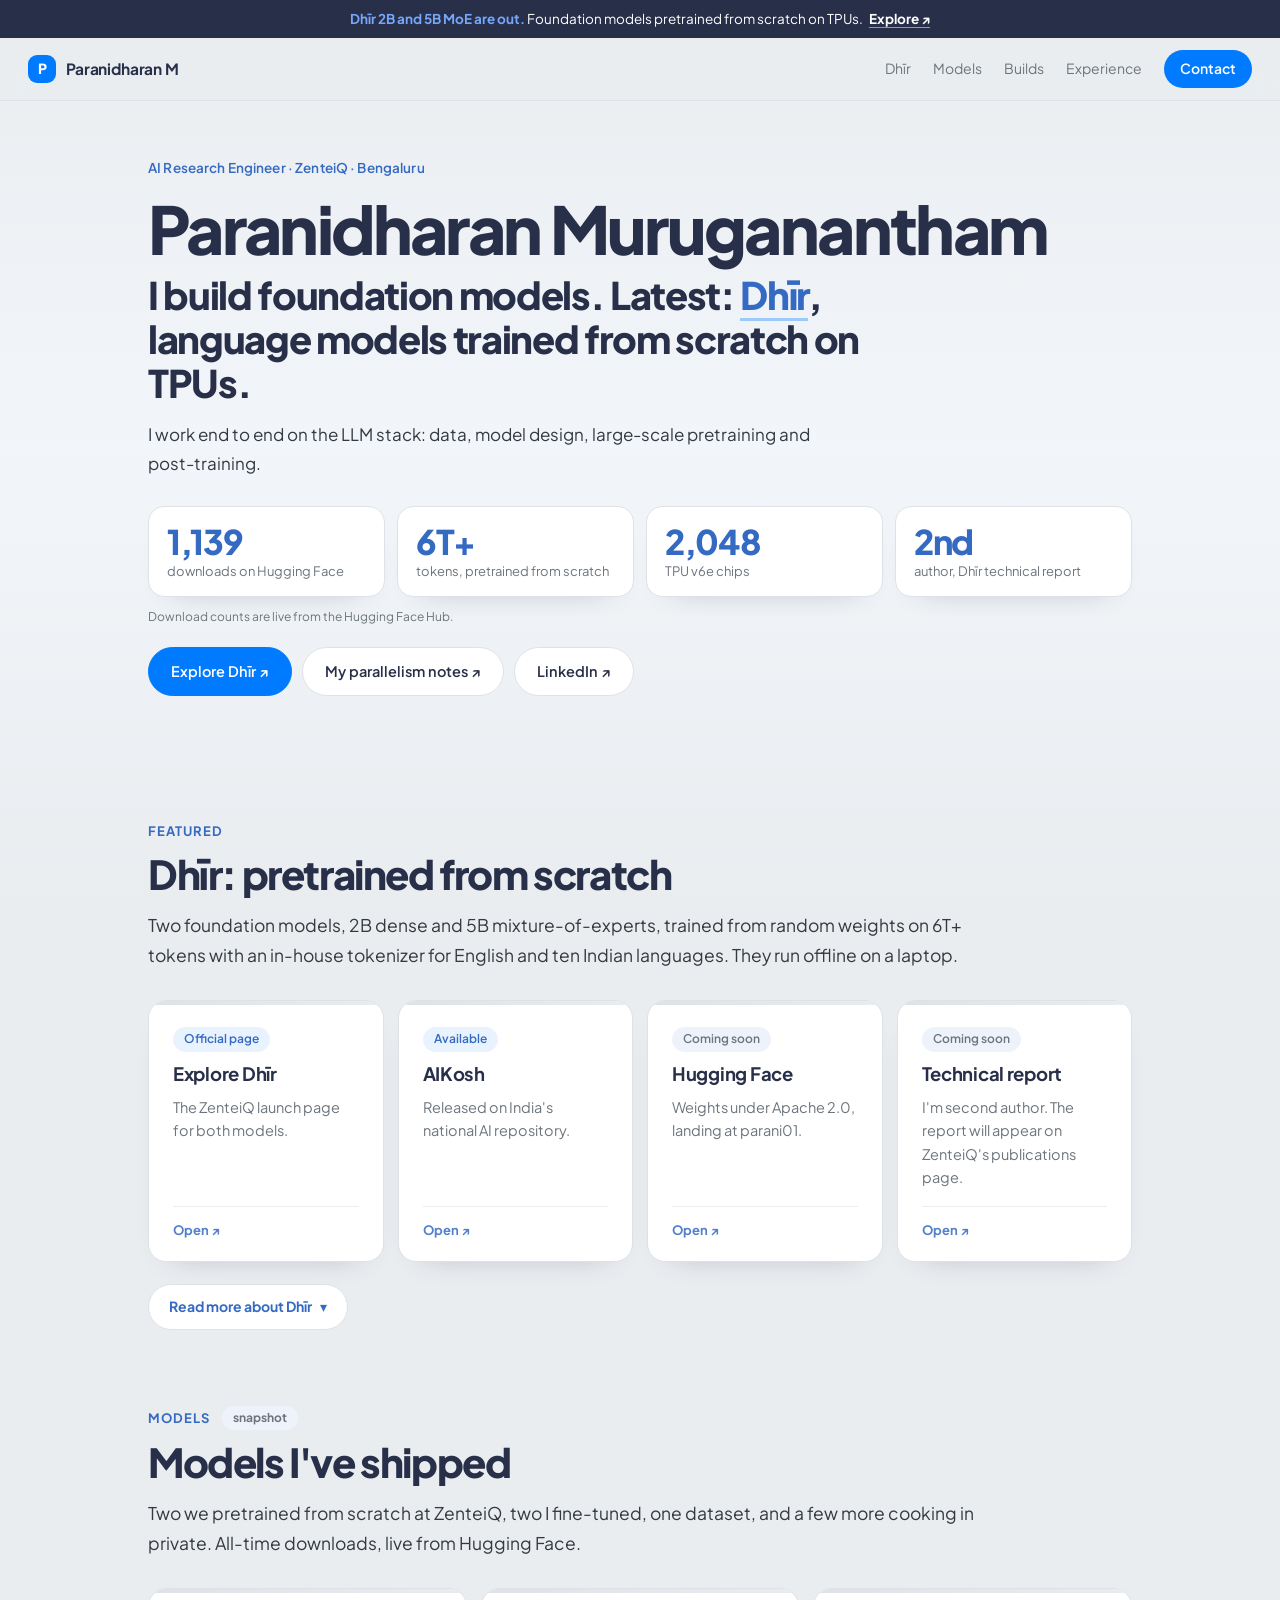
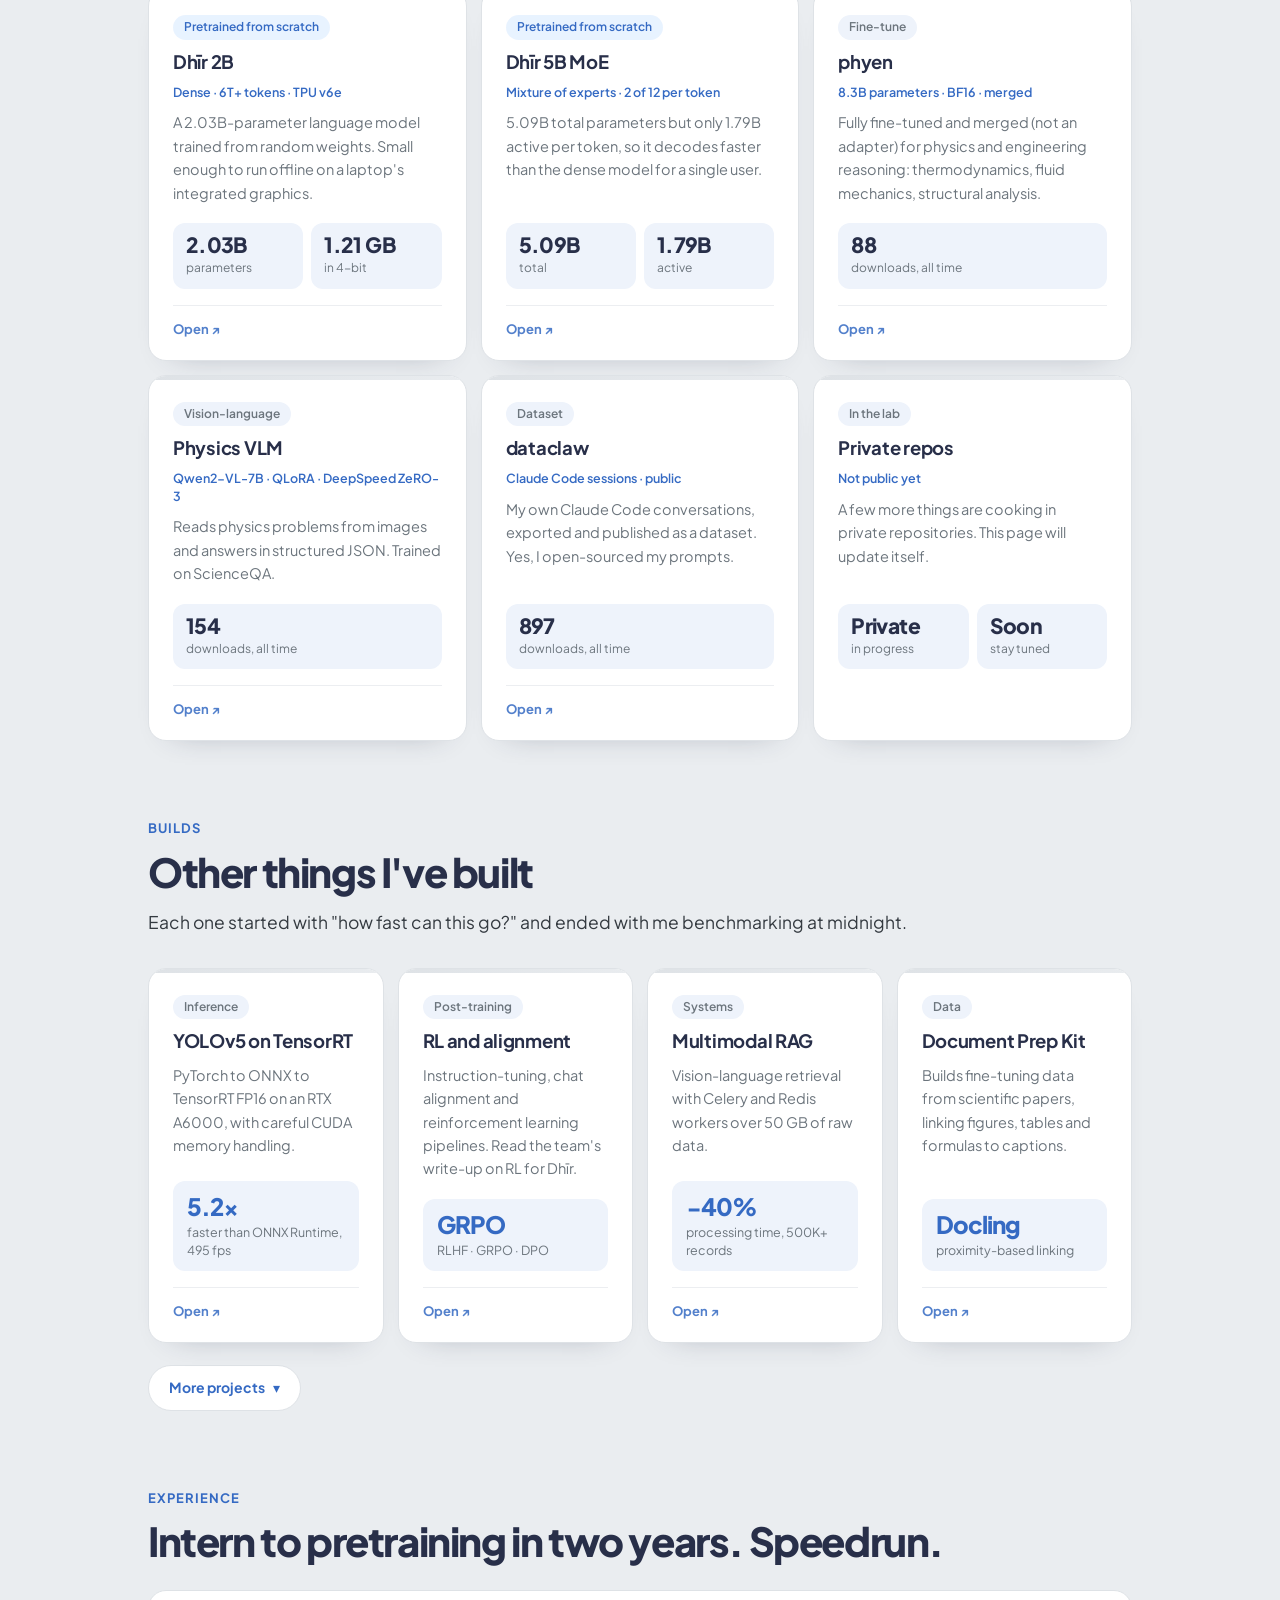
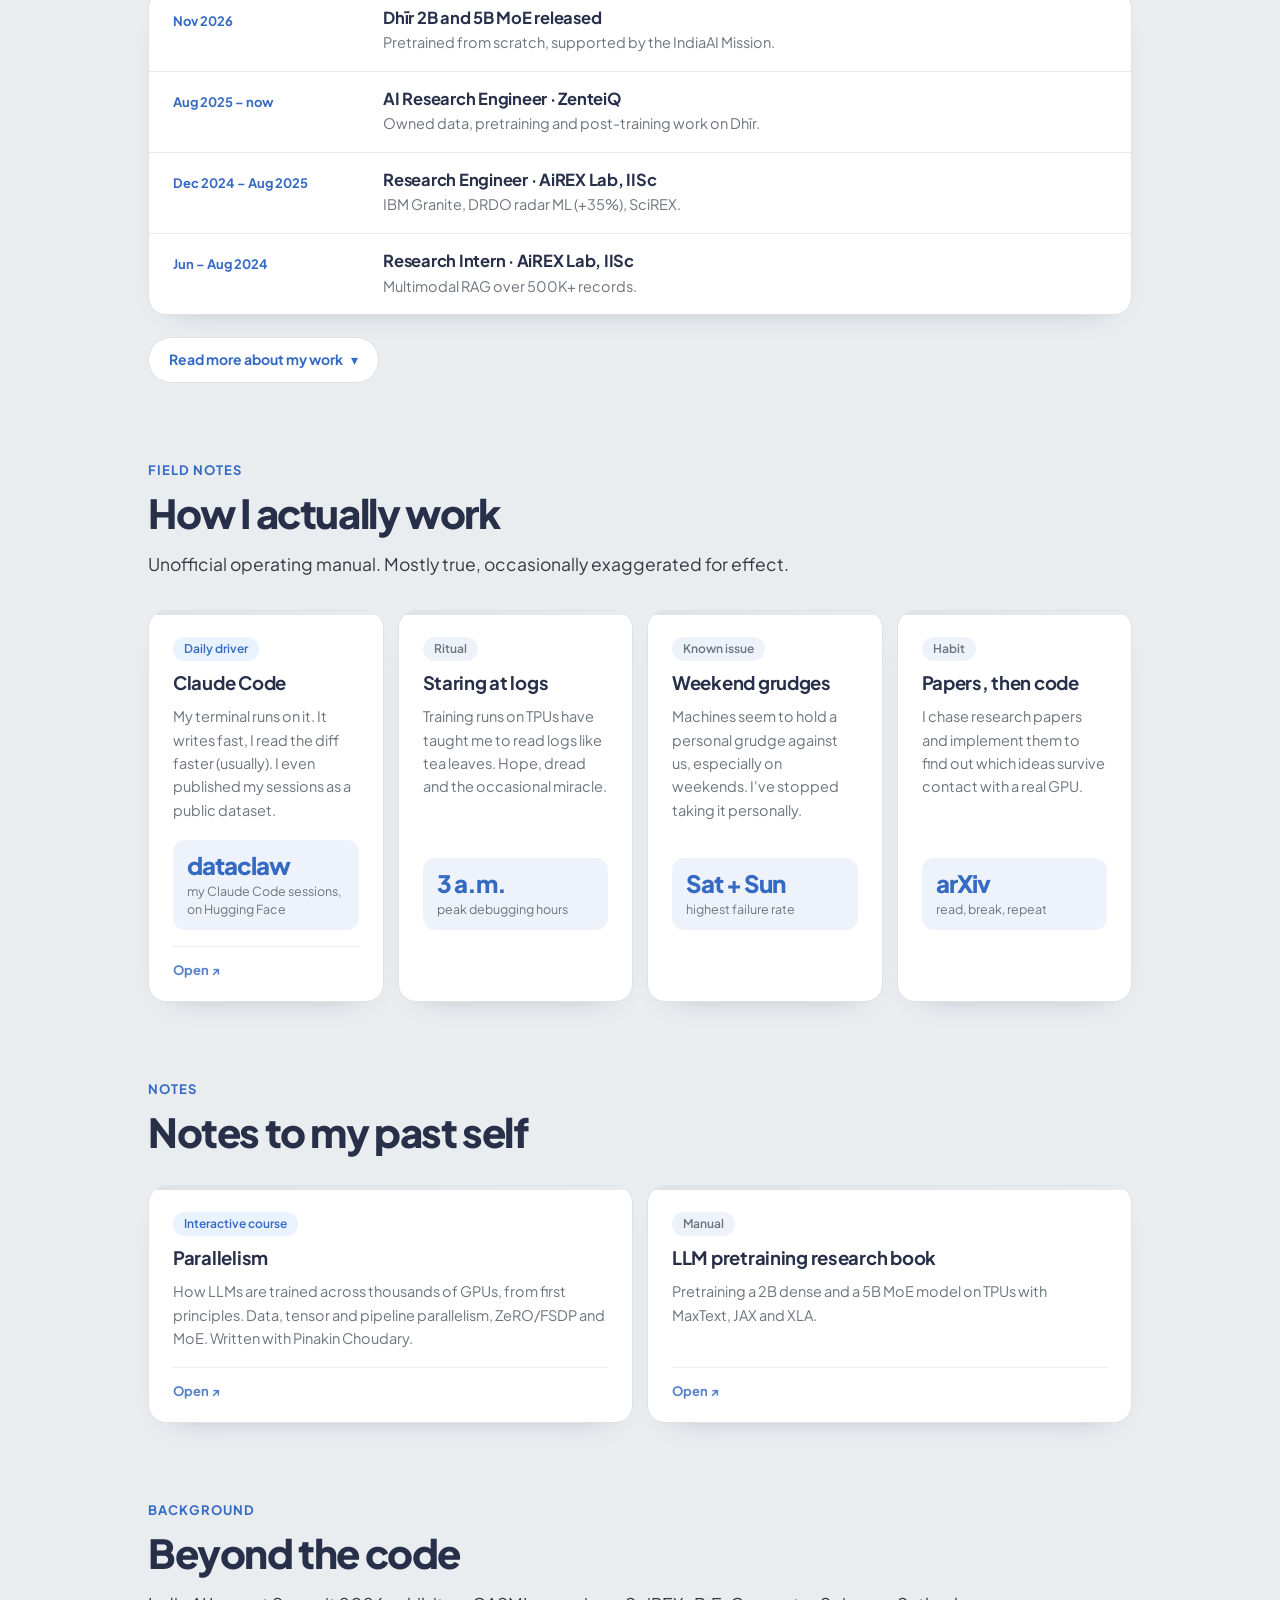
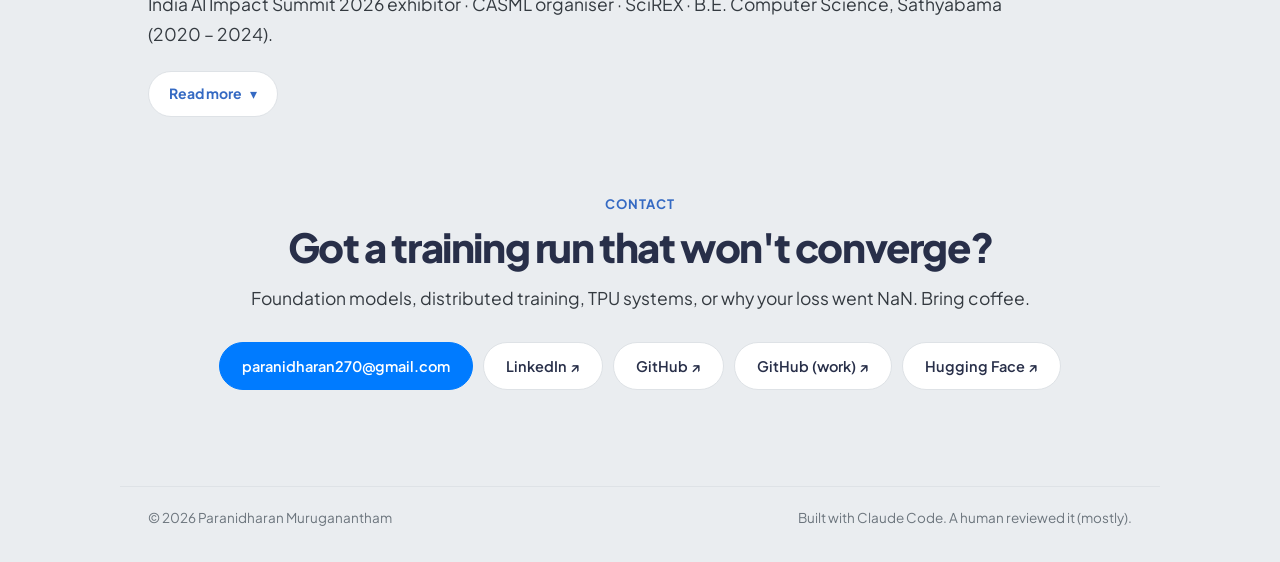
==== commit c5b39025: "Blue theme (palette from thivinanandh.github.io); revert to original layout Co-Authored-By: Claude S" ====
--- a/index.html
+++ b/index.html
@@ -5,11 +5,11 @@
 <meta name="viewport" content="width=device-width, initial-scale=1">
 <title>Paranidharan Muruganantham · AI Research Engineer</title>
 <meta name="description" content="Paranidharan Muruganantham, AI research engineer at ZenteiQ, Bengaluru. Works across the LLM stack: data, model design, pretraining and post-training. Co-built Dhīr 2B and 5B MoE, pretrained from scratch on TPUs.">
-<meta name="theme-color" content="#f6f1fb">
+<meta name="theme-color" content="#eaedf0">
 <meta property="og:title" content="Paranidharan Muruganantham · AI Research Engineer">
 <meta property="og:description" content="I pretrain foundation models. Latest: Dhīr, trained from scratch on TPUs.">
 <meta property="og:type" content="website">
-<link rel="icon" href="data:image/svg+xml,%3Csvg xmlns='http://www.w3.org/2000/svg' viewBox='0 0 32 32'%3E%3Crect width='32' height='32' rx='9' fill='%23e0365f'/%3E%3Cpath d='M10 25V7h7a5.5 5.5 0 010 11h-7' fill='none' stroke='white' stroke-width='3.2' stroke-linejoin='round' stroke-linecap='round'/%3E%3C/svg%3E">
+<link rel="icon" href="data:image/svg+xml,%3Csvg xmlns='http://www.w3.org/2000/svg' viewBox='0 0 32 32'%3E%3Crect width='32' height='32' rx='9' fill='%23007bff'/%3E%3Cpath d='M10 25V7h7a5.5 5.5 0 010 11h-7' fill='none' stroke='white' stroke-width='3.2' stroke-linejoin='round' stroke-linecap='round'/%3E%3C/svg%3E">
 <link rel="preconnect" href="https://fonts.googleapis.com">
 <link rel="preconnect" href="https://fonts.gstatic.com" crossorigin>
 <link href="https://fonts.googleapis.com/css2?family=Plus+Jakarta+Sans:wght@400;500;600;700;800&display=swap" rel="stylesheet">
--- a/style.css
+++ b/style.css
@@ -1,25 +1,26 @@
 /* Pastel, clean and organised. One section pattern throughout: label, heading, lead, content. */
 :root{
-  --bg:#f6f1fb; --paper:#ffffff; --ink:#22183a; --soft:#3c3158; --muted:#6f6489; --line:#e6ddf3; --line2:#f0eaf8;
-  --accent:#d92f5a; --accent-dim:rgba(217,47,90,.09); --tint:#f3edfb;
+  --bg:#eaedf0; --paper:#ffffff; --ink:#282f49; --soft:#343a40; --muted:#6c757d; --line:#dee2e6; --line2:#e9ecef;
+  --primary:#007bff; --accent:#356ac3; --accent-dim:rgba(0,123,255,.09); --tint:#eef3fb;
+  --turq:#76a7fa; --deep:#282f49;
   --font:"Plus Jakarta Sans",system-ui,-apple-system,"Segoe UI",sans-serif;
-  --r:14px; --shadow:0 14px 30px -26px rgba(100,60,160,.5); --lift:0 22px 40px -24px rgba(100,60,160,.45);
+  --r:14px; --shadow:0 14px 30px -26px rgba(40,47,73,.45); --lift:0 22px 40px -24px rgba(40,47,73,.4);
 }
 *{box-sizing:border-box;margin:0}
 html{scroll-behavior:smooth;scroll-padding-top:76px;background:var(--bg)}
 body{font:16.5px/1.7 var(--font);color:var(--ink);-webkit-font-smoothing:antialiased;overflow-x:hidden;
-  background:linear-gradient(180deg,#f6f1fb 0%,#faf1f6 50%,#f4f0fb 100%);background-attachment:fixed}
+  background:linear-gradient(180deg,#eaedf0 0%,#f2f5f9 50%,#eaedf0 100%);background-attachment:fixed}
 a{color:inherit;text-decoration:none}
-::selection{background:var(--accent);color:#fff}
+::selection{background:var(--primary);color:#fff}
 .wrap{max-width:1040px;margin:0 auto;padding:0 28px}
 
 /* nav */
-.nav{position:sticky;top:0;z-index:30;display:flex;justify-content:space-between;align-items:center;padding:12px 28px;background:rgba(246,241,251,.85);backdrop-filter:blur(12px);border-bottom:1px solid var(--line)}
+.nav{position:sticky;top:0;z-index:30;display:flex;justify-content:space-between;align-items:center;padding:12px 28px;background:rgba(234,237,240,.88);backdrop-filter:blur(12px);border-bottom:1px solid var(--line)}
 .brand{display:flex;align-items:center;gap:10px;font-weight:700;font-size:15.5px;letter-spacing:-.01em}
-.logo{display:grid;place-items:center;width:28px;height:28px;border-radius:9px;background:var(--accent);color:#fff;font-weight:800;font-size:14px}
+.logo{display:grid;place-items:center;width:28px;height:28px;border-radius:9px;background:var(--primary);color:#fff;font-weight:800;font-size:14px}
 .nav nav{display:flex;gap:22px;align-items:center;font-size:14px;color:var(--muted)}
 .nav nav a:hover{color:var(--ink)}
-.nav-cta{background:var(--accent);color:#fff!important;padding:7px 16px;border-radius:99px;font-weight:600}
+.nav-cta{background:var(--primary);color:#fff!important;padding:7px 16px;border-radius:99px;font-weight:600}
 
 /* hero */
 .hero{padding:80px 0 64px}
@@ -34,8 +35,8 @@
 .cta.center{justify-content:center}
 .btn{padding:11px 22px;border:1px solid var(--line);border-radius:99px;font-size:14.5px;font-weight:600;background:#fff;box-shadow:var(--shadow);transition:.18s}
 .btn:hover{transform:translateY(-1px);border-color:var(--accent)}
-.btn.solid{background:var(--accent);color:#fff;border-color:var(--accent)}
-.btn.solid:hover{background:var(--ink);border-color:var(--ink)}
+.btn.solid{background:var(--primary);color:#fff;border-color:var(--primary)}
+.btn.solid:hover{background:var(--deep);border-color:var(--deep)}
 .banner{display:grid;grid-template-columns:1.2fr 1fr;gap:20px;align-items:center;margin-top:44px;background:#fff;border:1px solid var(--line);border-radius:20px;padding:24px 28px;box-shadow:var(--shadow);transition:.2s}
 .banner:hover{box-shadow:var(--lift);transform:translateY(-2px)}
 .banner-t{display:flex;flex-direction:column;gap:5px;align-items:flex-start}
@@ -69,14 +70,14 @@
 /* experience */
 .jobs{margin-top:36px;display:grid;gap:14px}
 .job{position:relative;display:grid;grid-template-columns:210px 1fr;gap:28px;background:#fff;border:1px solid var(--line);border-radius:18px;padding:26px 30px 26px 34px;box-shadow:var(--shadow);overflow:hidden}
-.job::before{content:"";position:absolute;left:0;top:0;bottom:0;width:5px;background:linear-gradient(180deg,var(--accent),#ff8a5c)}
+.job::before{content:"";position:absolute;left:0;top:0;bottom:0;width:5px;background:linear-gradient(180deg,var(--accent),var(--turq))}
 .job-meta b{display:inline-block;font-size:13px;color:var(--accent);background:var(--accent-dim);border-radius:99px;padding:3px 12px}
 .job-meta span{display:block;margin-top:6px;font-size:14px;color:var(--muted);line-height:1.5}
 .job-body h3{margin-bottom:10px;font-size:19px}
 .job-body p{color:var(--soft);font-size:15.5px}
 .job-body ul{padding-left:18px;display:grid;gap:7px;color:var(--soft);font-size:15.5px}
 .job-body li::marker{color:var(--accent)}
-.job.milestone{background:linear-gradient(135deg,#fff 40%,#fdeef3);border-color:rgba(217,47,90,.3)}
+.job.milestone{background:linear-gradient(135deg,#fff 40%,#eaf2fd);border-color:rgba(0,123,255,.3)}
 .job.milestone::before{background:var(--ink)}
 
 /* dhir */
@@ -85,7 +86,7 @@
 th{text-align:left;padding:13px 22px;background:var(--tint);font-size:13px;font-weight:700;letter-spacing:.02em}
 td{padding:12px 22px;border-top:1px solid var(--line2)}
 td:first-child{color:var(--muted);width:30%}
-tbody tr:hover{background:#fcf9ff}
+tbody tr:hover{background:#f4f8fe}
 .note{font-size:13px;color:var(--muted);padding:12px 22px;border-top:1px solid var(--line)}
 .links{display:flex;flex-wrap:wrap;gap:8px;align-items:center;margin-top:20px}
 .links>span{font-size:13px;font-weight:700;color:var(--muted);margin-right:4px}
@@ -100,8 +101,8 @@
 .g4{grid-template-columns:repeat(4,1fr)}
 .card{position:relative;display:flex;flex-direction:column;gap:10px;background:#fff;border:1px solid var(--line);border-radius:18px;padding:26px 24px 20px;box-shadow:var(--shadow);transition:transform .2s,box-shadow .2s,border-color .2s;overflow:hidden}
 .card::before{content:"";position:absolute;left:0;right:0;top:0;height:4px;background:linear-gradient(90deg,var(--line),var(--line2));transition:background .2s}
-a.card:hover{transform:translateY(-4px);box-shadow:var(--lift);border-color:rgba(217,47,90,.35)}
-a.card:hover::before{background:linear-gradient(90deg,var(--accent),#ff8a5c)}
+a.card:hover{transform:translateY(-4px);box-shadow:var(--lift);border-color:rgba(0,123,255,.35)}
+a.card:hover::before{background:linear-gradient(90deg,var(--accent),var(--turq))}
 .card h3{font-size:18.5px}
 .card p{color:var(--muted);font-size:14.5px;line-height:1.62;flex:1}
 .metric{margin-top:8px;padding:12px 14px;background:var(--tint);border-radius:12px}
@@ -186,7 +187,7 @@
 .linkgrid{display:grid;grid-template-columns:repeat(4,1fr);gap:12px}
 .linkgrid a{display:flex;align-items:center;justify-content:space-between;gap:10px;padding:14px 18px;background:#fff;border:1px solid var(--line);border-radius:14px;box-shadow:var(--shadow);font-size:14.5px;font-weight:600;line-height:1.35;color:var(--soft);transition:.18s}
 .linkgrid a::after{content:"↗";color:var(--accent);flex:none}
-.linkgrid a:hover{transform:translateY(-2px);border-color:rgba(217,47,90,.35);color:var(--ink)}
+.linkgrid a:hover{transform:translateY(-2px);border-color:rgba(0,123,255,.35);color:var(--ink)}
 .card.bg::after{display:none}
 .clinks{display:flex;flex-wrap:wrap;gap:8px 18px;margin-top:auto;padding-top:12px;border-top:1px solid var(--line2)}
 .clinks a{font-size:13px;font-weight:700;color:var(--accent)}
@@ -200,18 +201,18 @@
 
 
 /* short, punchy home: announce bar, hero punchline, metrics, read-more, timeline */
-.announce{display:block;text-align:center;padding:9px 16px;background:var(--ink);color:#fff;font-size:13.5px;line-height:1.5}
-.announce b{color:#ffb3c7}
+.announce{display:block;text-align:center;padding:9px 16px;background:var(--deep);color:#fff;font-size:13.5px;line-height:1.5}
+.announce b{color:var(--turq)}
 .announce u{text-decoration:none;font-weight:700;border-bottom:1px solid rgba(255,255,255,.5);margin-left:4px;white-space:nowrap}
 .announce:hover u{border-color:#fff}
 .hero{padding:56px 0 48px}
 .punch{margin-top:6px;max-width:30ch;font-size:clamp(24px,3.6vw,38px);font-weight:800;line-height:1.15;letter-spacing:-.035em}
-.punch a{color:var(--accent);border-bottom:3px solid rgba(217,47,90,.35)}
+.punch a{color:var(--accent);border-bottom:3px solid rgba(0,123,255,.35)}
 .punch a:hover{border-color:var(--accent)}
 .sub{max-width:58ch;margin-top:16px;font-size:17px;color:var(--soft)}
 .metrics{display:grid;grid-template-columns:repeat(4,1fr);gap:12px;margin-top:28px}
 .metrics a{display:flex;flex-direction:column;gap:2px;background:#fff;border:1px solid var(--line);border-radius:16px;padding:16px 18px;box-shadow:var(--shadow);transition:.18s}
-.metrics a:hover{transform:translateY(-2px);border-color:rgba(217,47,90,.35)}
+.metrics a:hover{transform:translateY(-2px);border-color:rgba(0,123,255,.35)}
 .metrics b{font-weight:800;font-size:clamp(26px,3.4vw,34px);letter-spacing:-.04em;line-height:1.1;color:var(--accent)}
 .metrics span{font-size:13px;color:var(--muted);line-height:1.35}
 .fine{margin-top:10px;font-size:12px;color:var(--muted)}
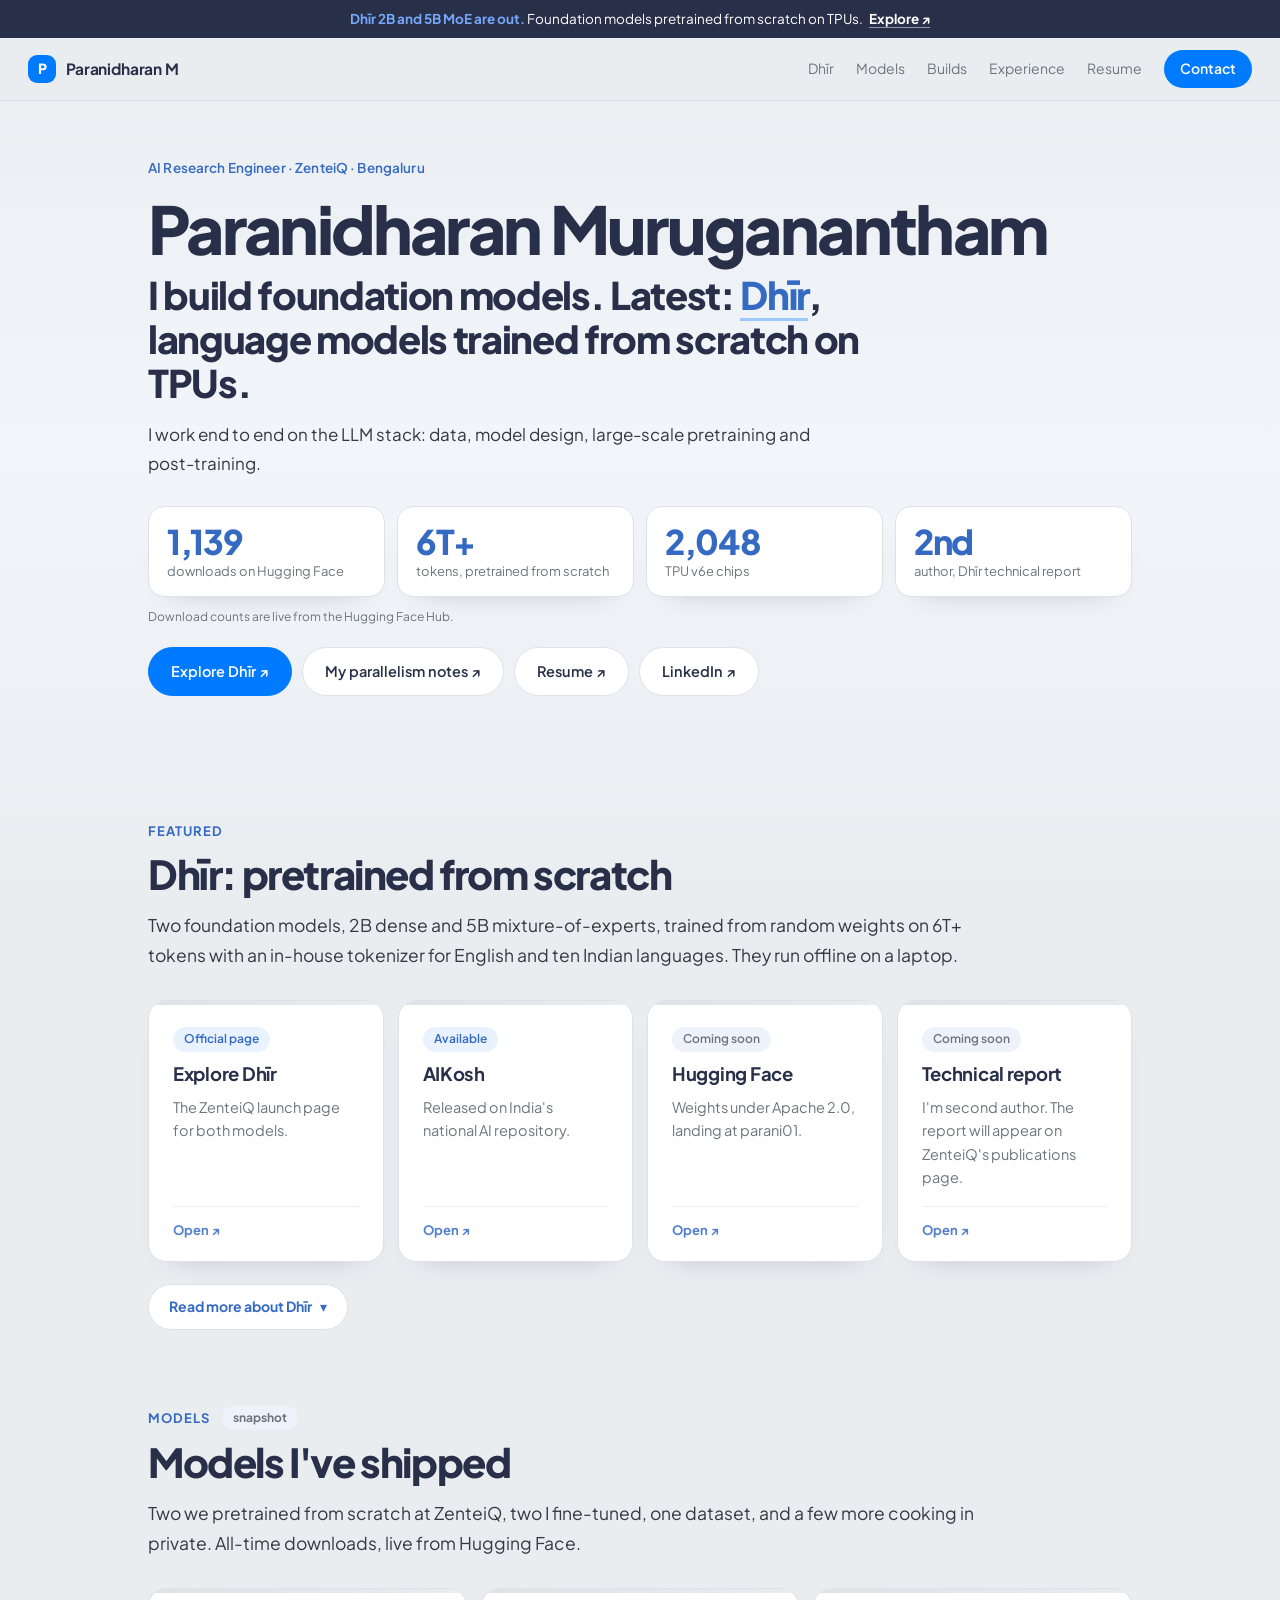
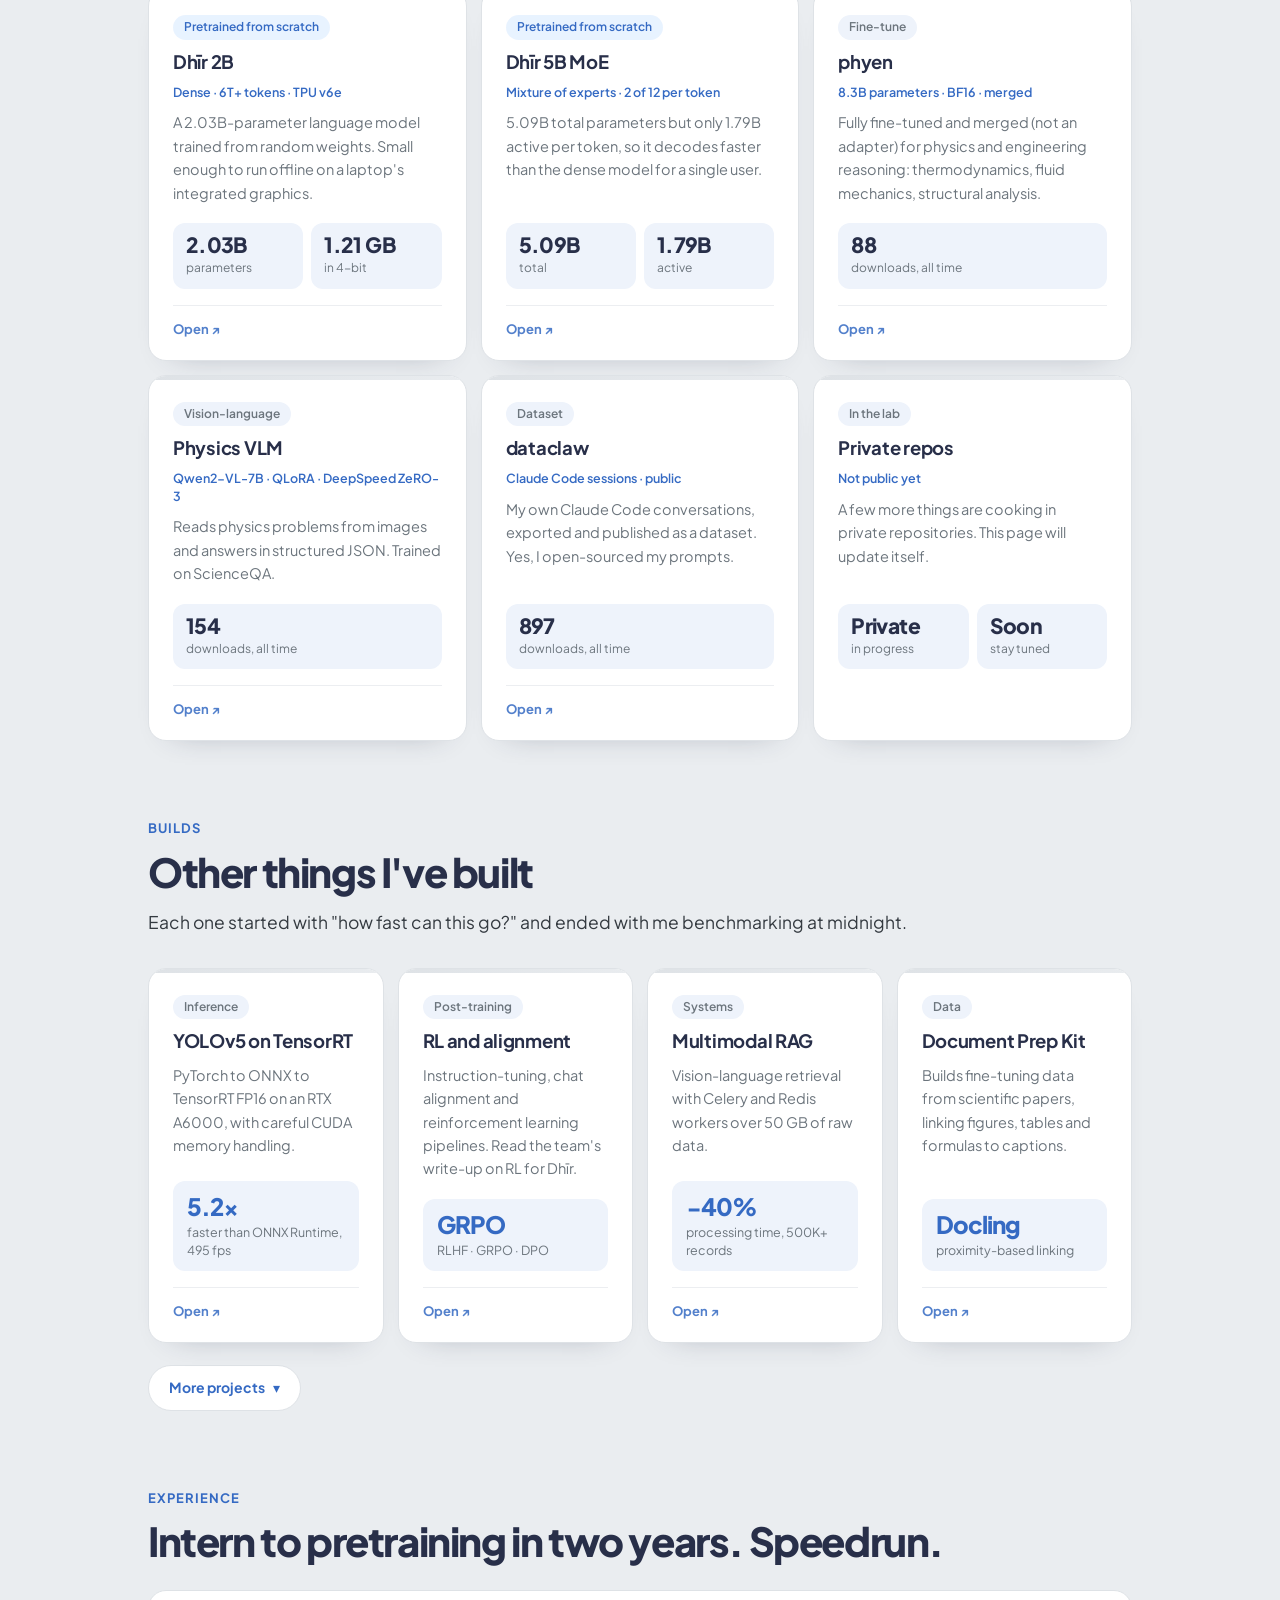
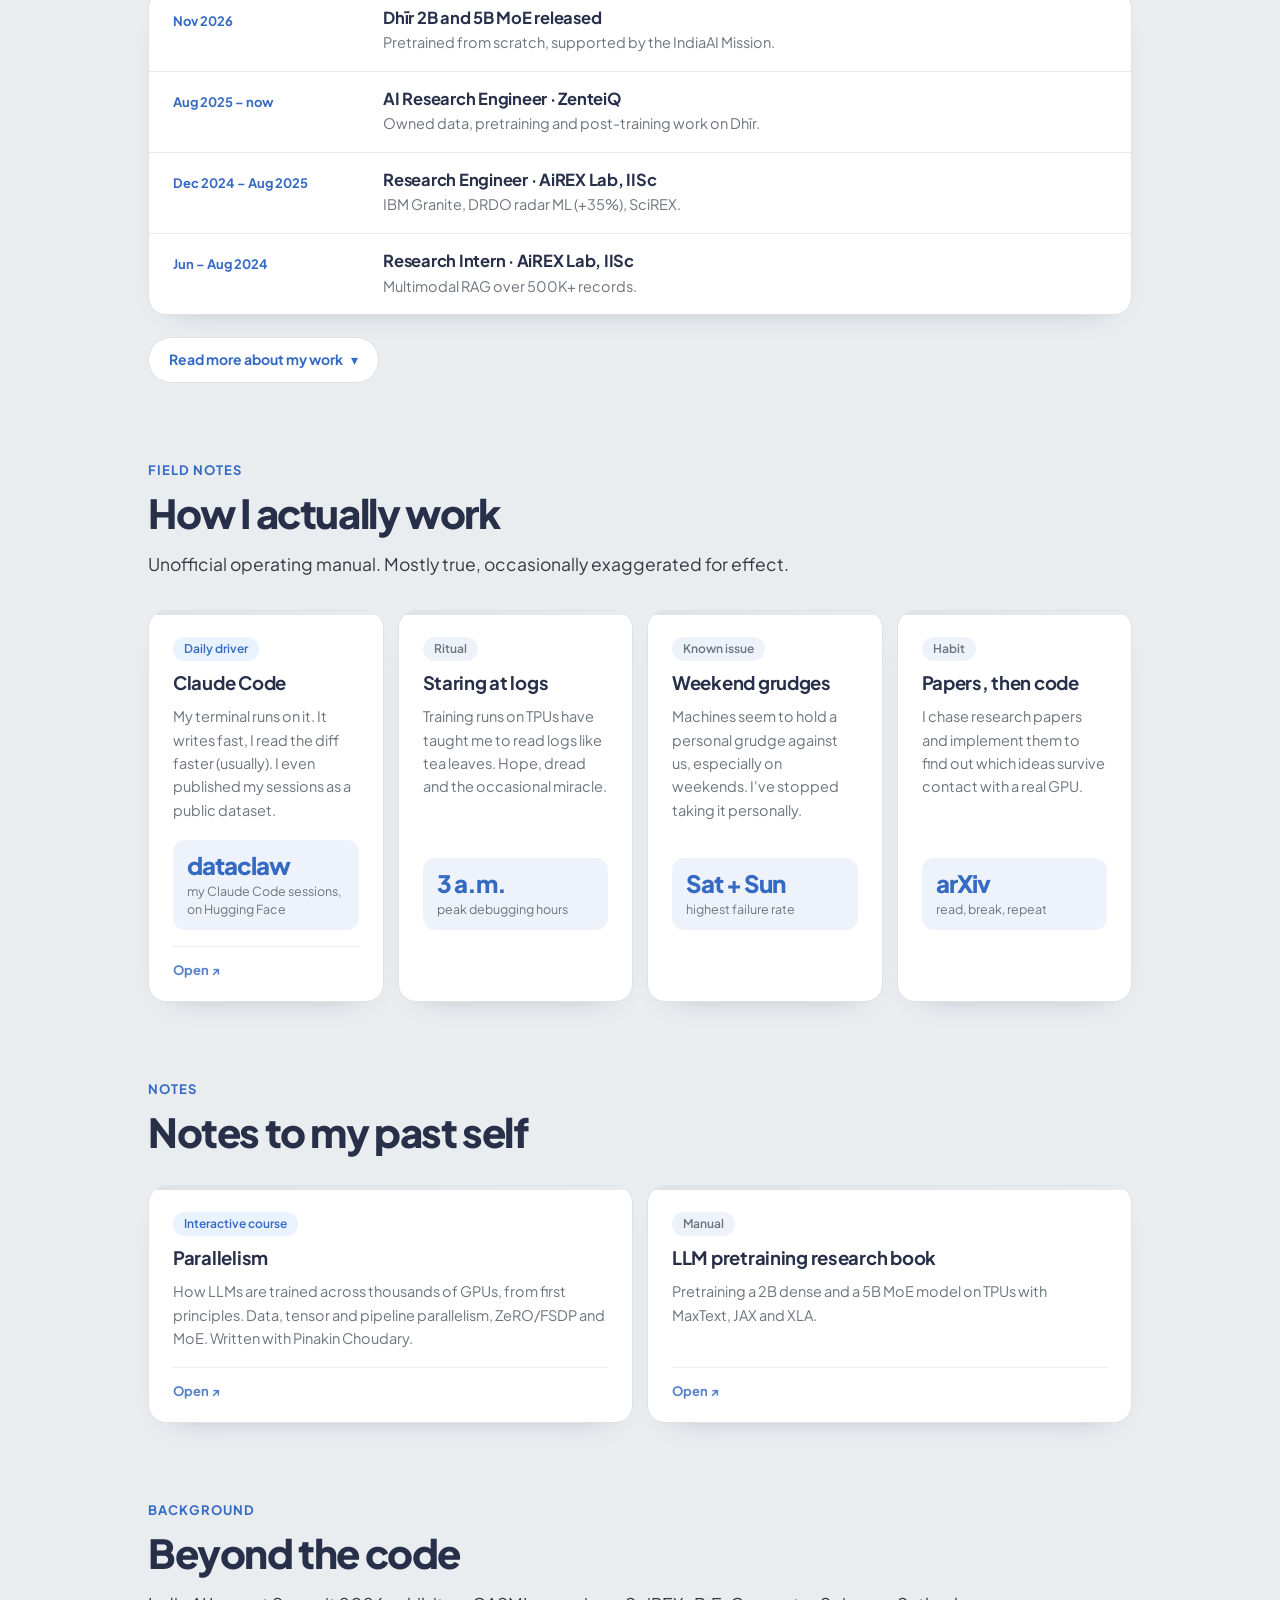
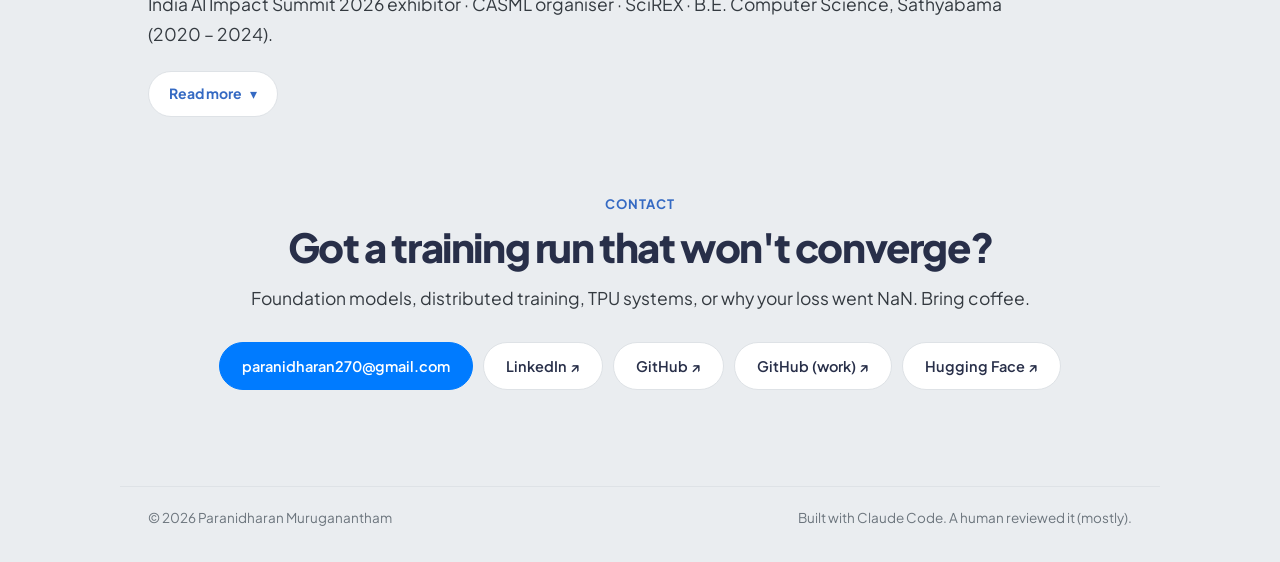
==== commit 2c3e44c6: "Add resume.pdf with Resume links in nav and hero Co-Authored-By: Claude Sonnet 5.5 <noreply@anthropi" ====
--- a/index.html
+++ b/index.html
@@ -26,6 +26,7 @@
     <a href="#models">Models</a>
     <a href="#builds">Builds</a>
     <a href="#experience">Experience</a>
+    <a href="resume.pdf" target="_blank" rel="noopener">Resume</a>
     <a href="#contact" class="nav-cta">Contact</a>
   </nav>
 </header>
@@ -51,6 +52,7 @@
     <div class="cta">
       <a class="btn solid" href="https://zenteiq.ai/dhir/" target="_blank" rel="noopener">Explore Dhīr ↗</a>
       <a class="btn" href="https://parani-zenteiq-ai.github.io/parallelism/" target="_blank" rel="noopener">My parallelism notes ↗</a>
+      <a class="btn" href="resume.pdf" target="_blank" rel="noopener">Resume ↗</a>
       <a class="btn" href="https://www.linkedin.com/in/paranidharanm/" target="_blank" rel="noopener">LinkedIn ↗</a>
     </div>
   </div>
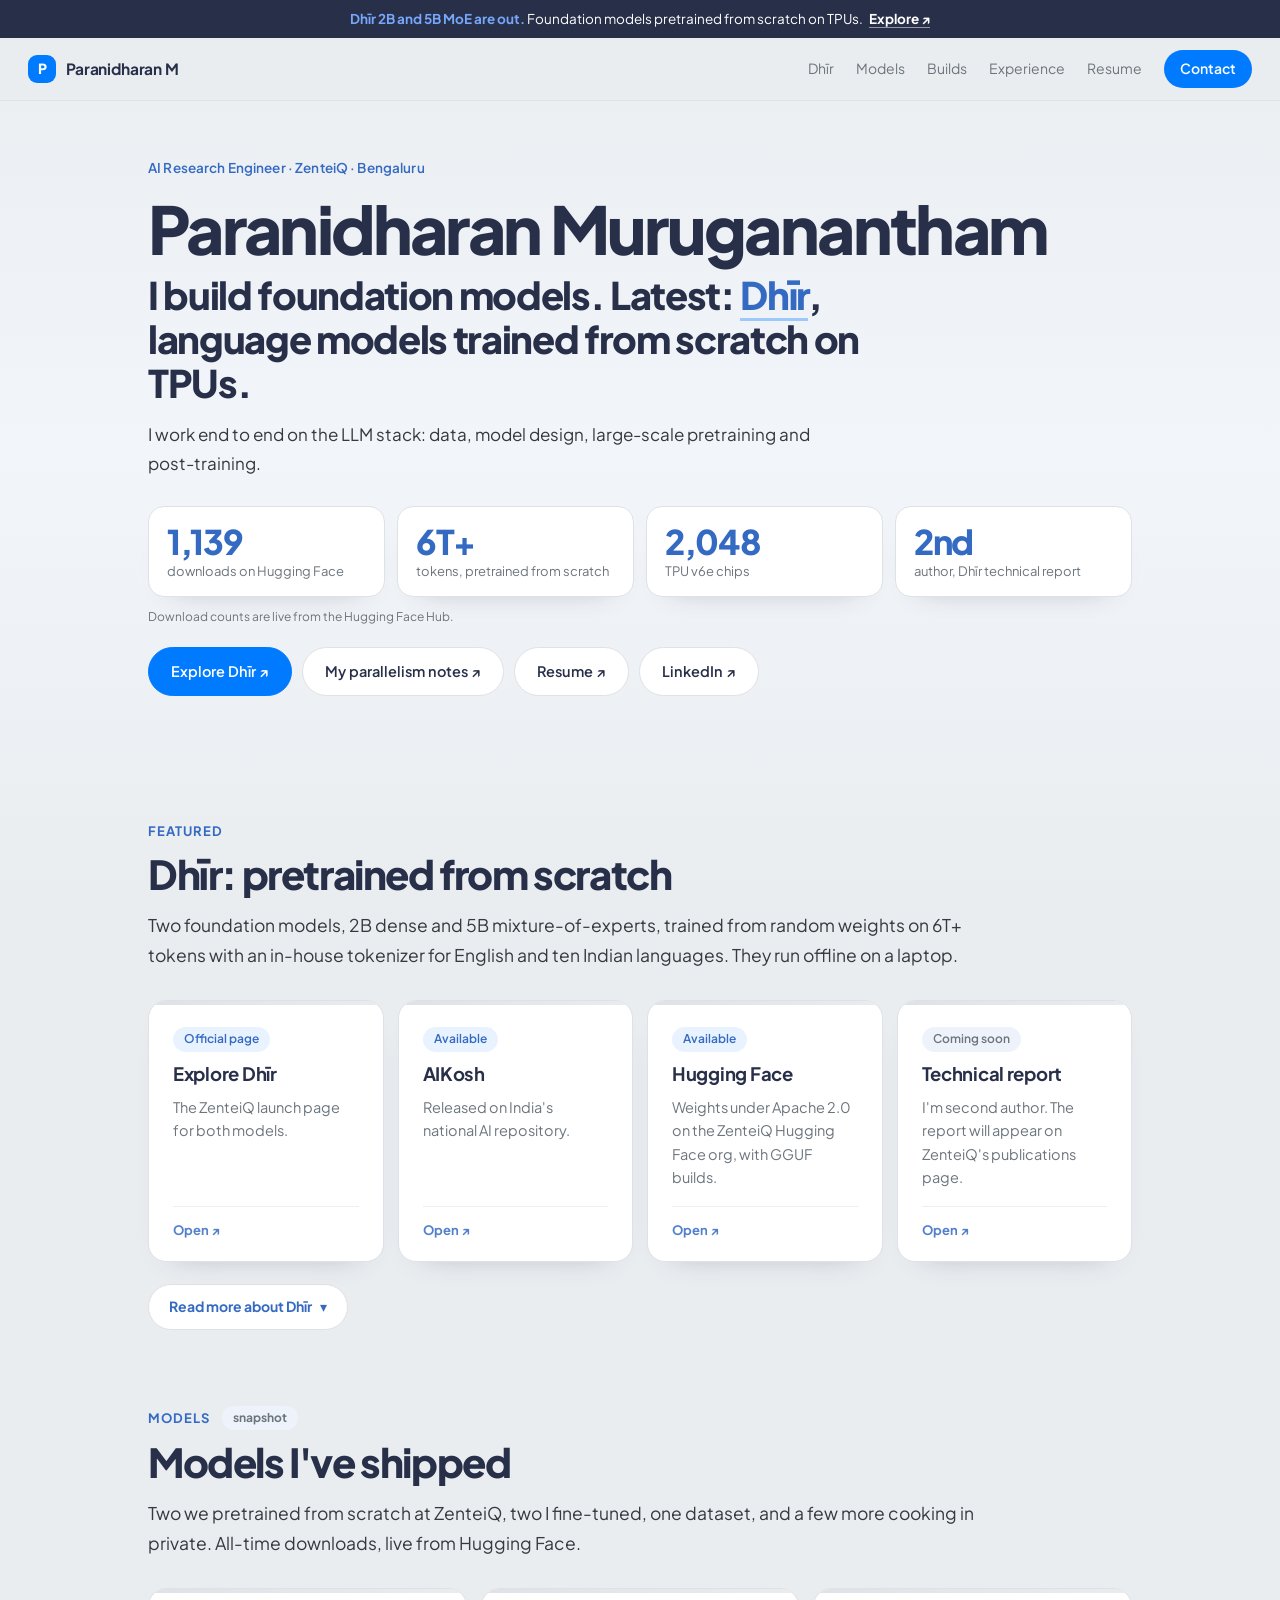
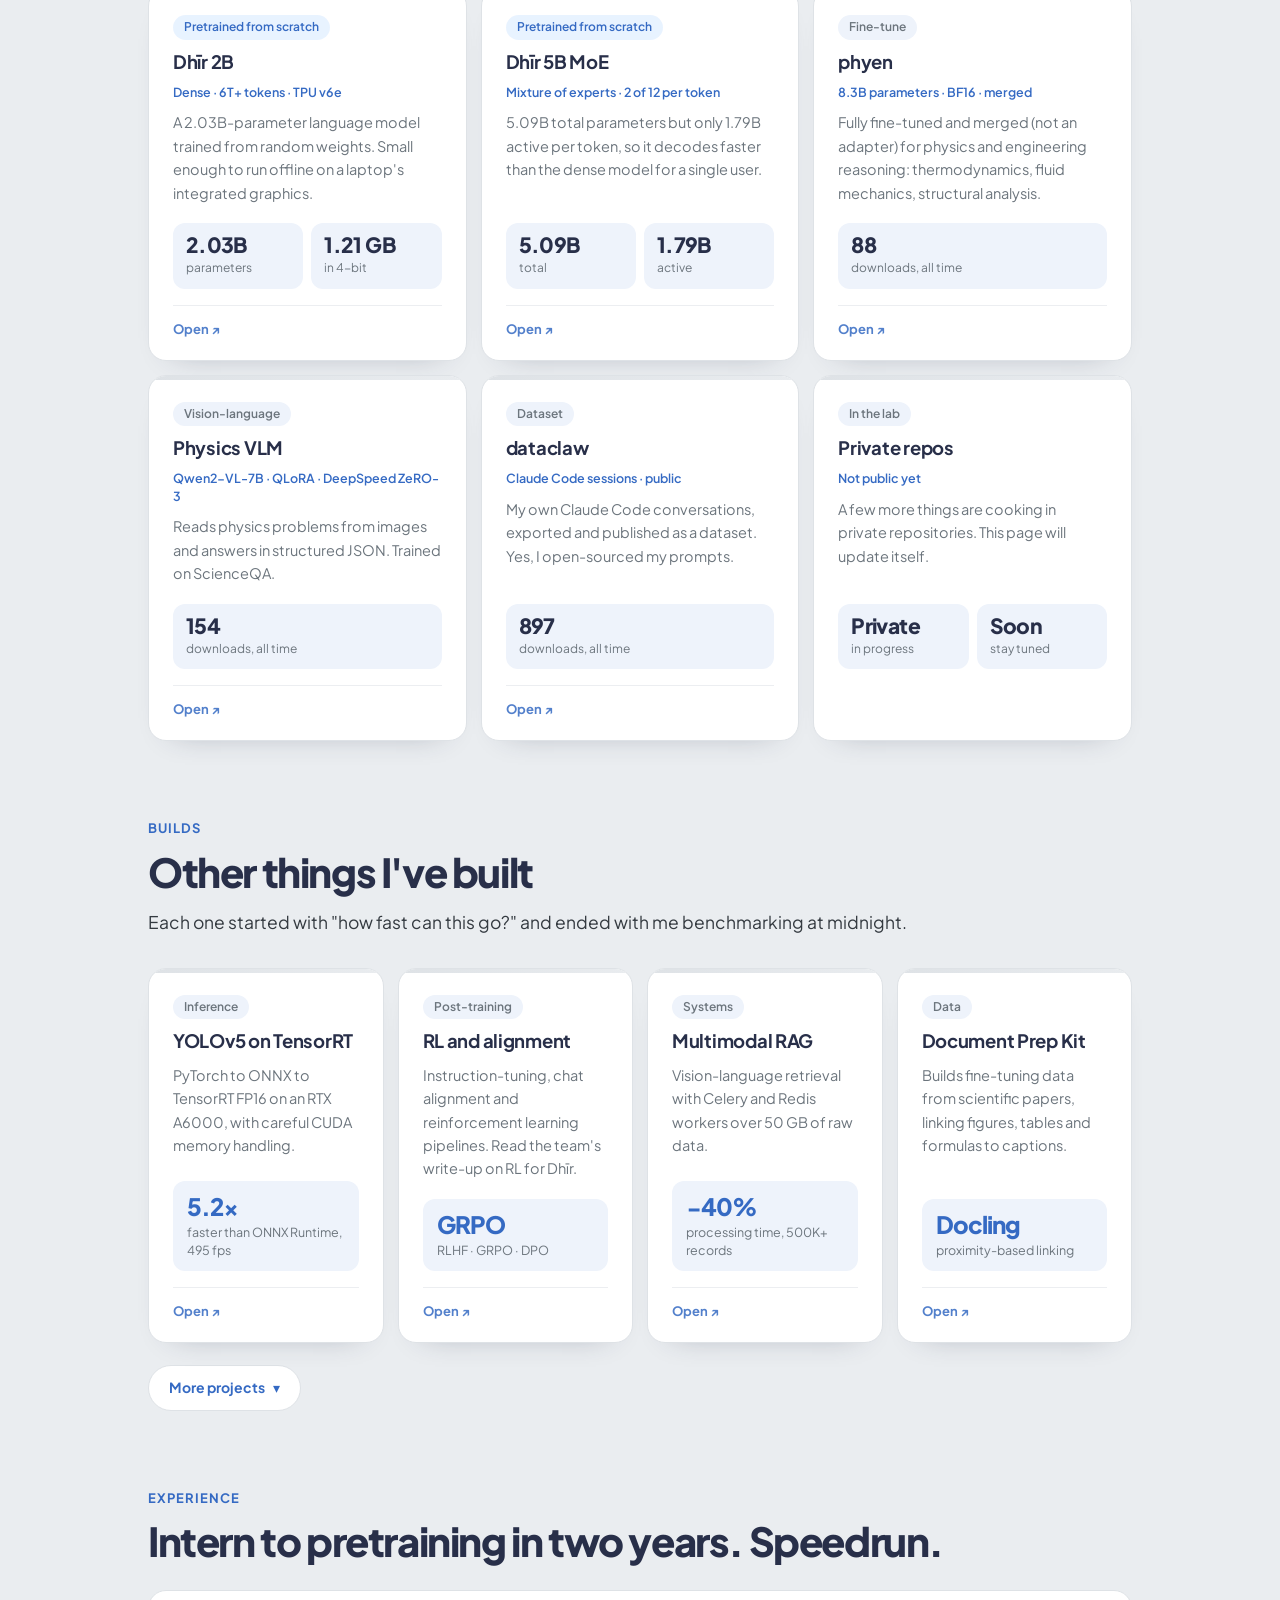
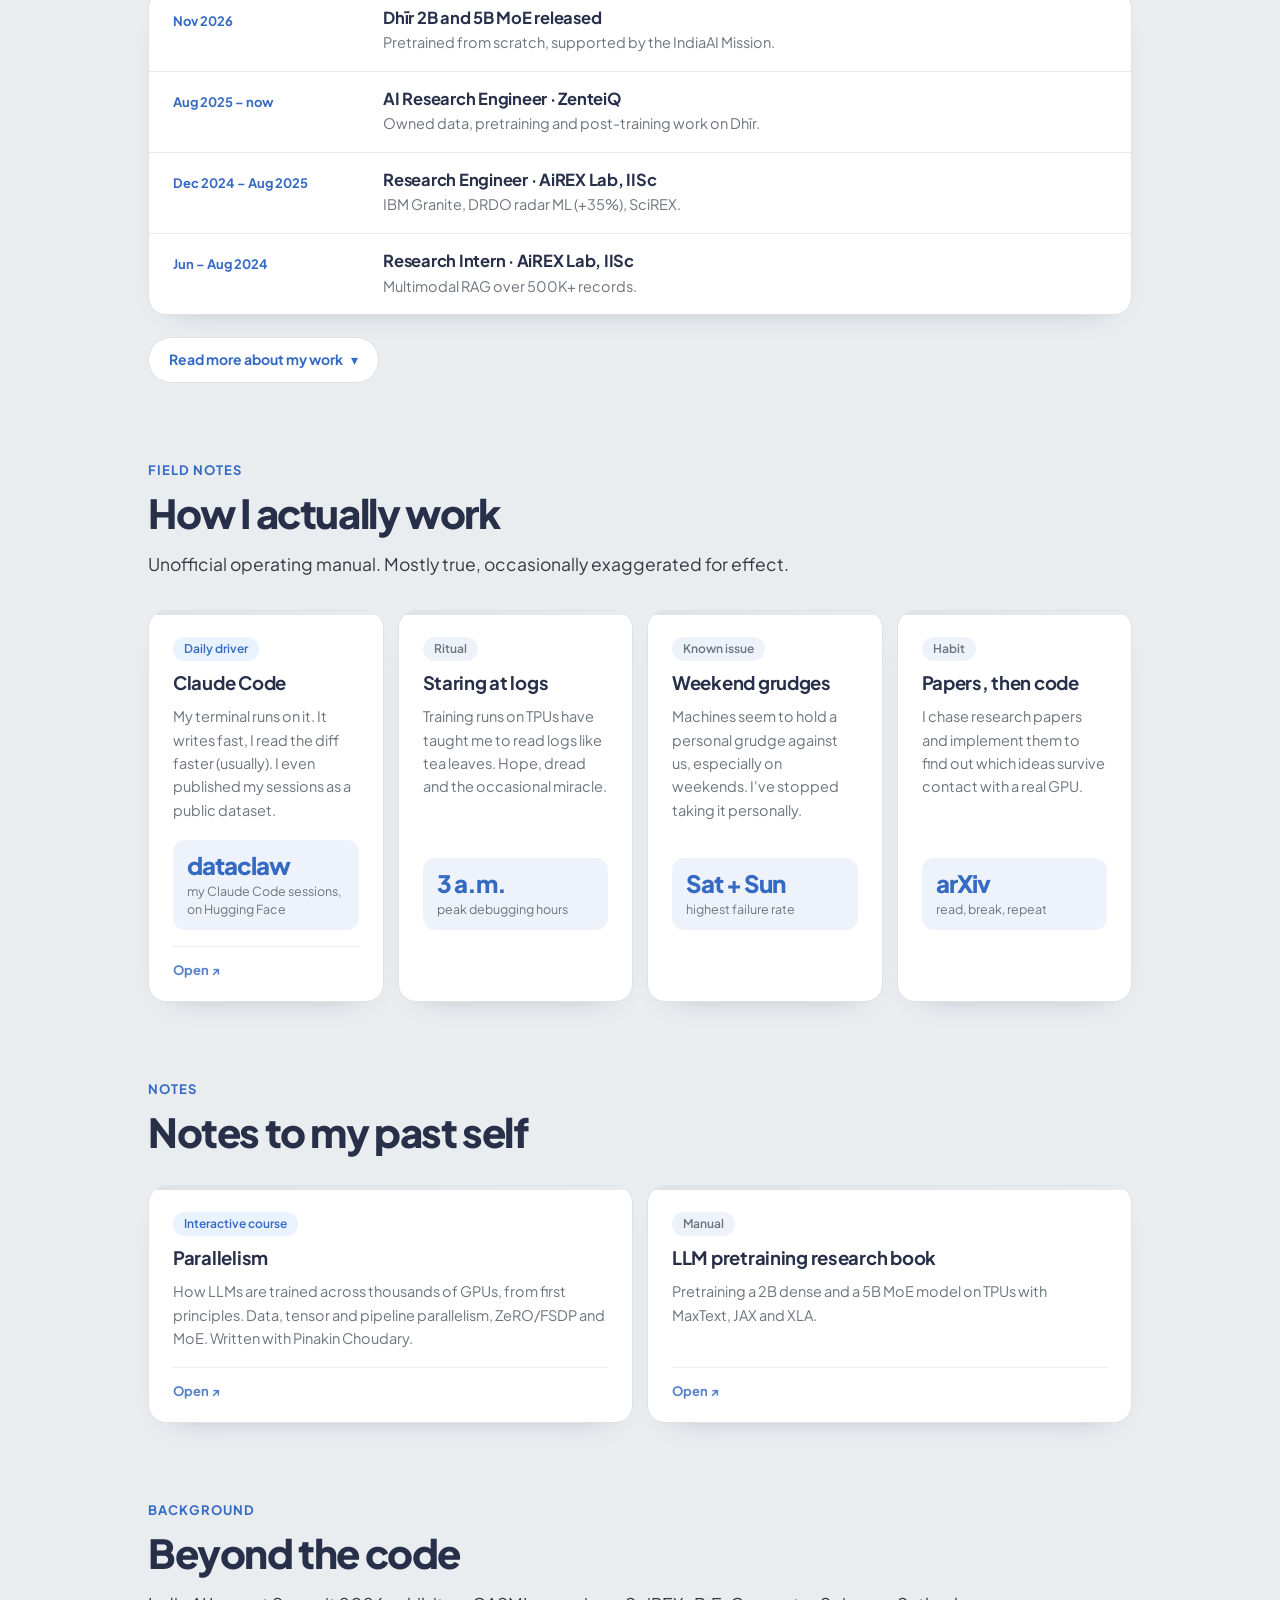
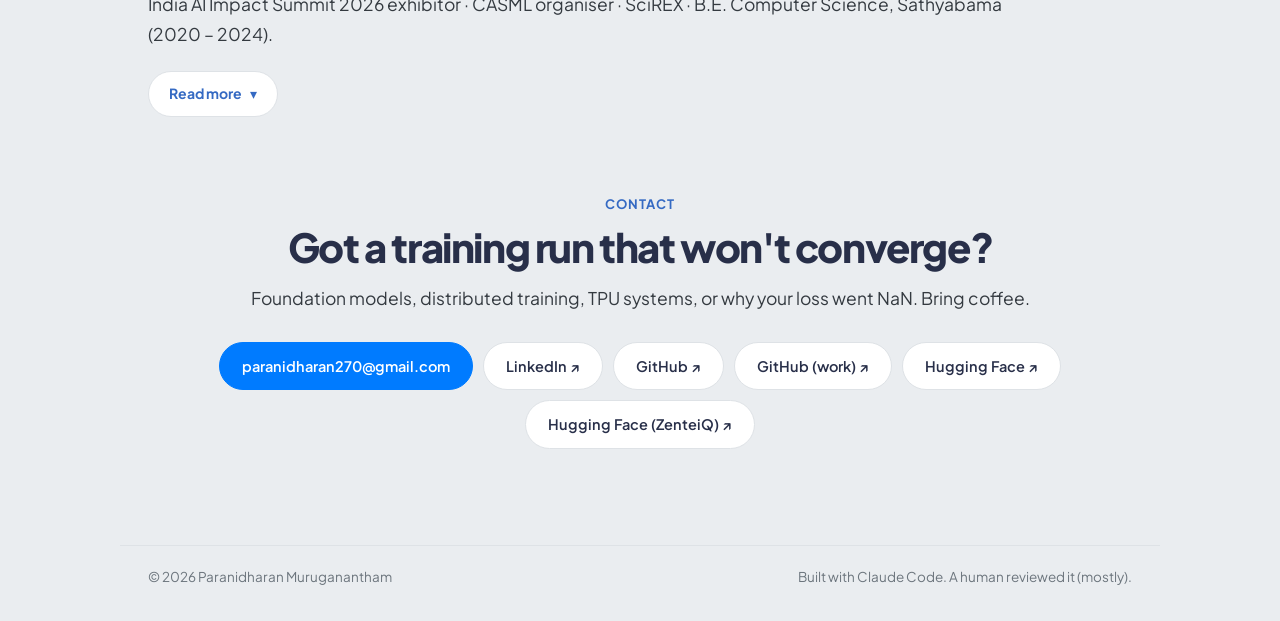
==== commit 6f390475: "Weights now on zenteiq-ai Hugging Face: mark Available, link Dhir model pages, SciREX public links C" ====
--- a/index.html
+++ b/index.html
@@ -67,7 +67,7 @@
   <div class="grid g4">
     <a class="card" href="https://zenteiq.ai/dhir/" target="_blank" rel="noopener"><span class="pill ok">Official page</span><h3>Explore Dhīr</h3><p>The ZenteiQ launch page for both models.</p></a>
     <a class="card" href="https://aikosh.indiaai.gov.in/home/public-profile/user/07452cda-0163-4286-a56b-80e8ab56b3c2?tabs=about" target="_blank" rel="noopener"><span class="pill ok">Available</span><h3>AIKosh</h3><p>Released on India's national AI repository.</p></a>
-    <a class="card" href="https://huggingface.co/parani01" target="_blank" rel="noopener"><span class="pill">Coming soon</span><h3>Hugging Face</h3><p>Weights under Apache 2.0, landing at parani01.</p></a>
+    <a class="card" href="https://huggingface.co/zenteiq-ai" target="_blank" rel="noopener"><span class="pill ok">Available</span><h3>Hugging Face</h3><p>Weights under Apache 2.0 on the ZenteiQ Hugging Face org, with GGUF builds.</p></a>
     <a class="card" href="https://zenteiq.ai/research/publications/" target="_blank" rel="noopener"><span class="pill">Coming soon</span><h3>Technical report</h3><p>I'm second author. The report will appear on ZenteiQ's publications page.</p></a>
   </div>
 
@@ -125,8 +125,8 @@
   <h2>Models I've shipped</h2>
   <p class="lead">Two we pretrained from scratch at ZenteiQ, two I fine-tuned, one dataset, and a few more cooking in private. All-time downloads, live from Hugging Face.</p>
   <div class="grid g3">
-    <a class="card" href="https://zenteiq.ai/dhir/" target="_blank" rel="noopener"><span class="pill ok">Pretrained from scratch</span><h3>Dhīr 2B</h3><p class="spec">Dense · 6T+ tokens · TPU v6e</p><p>A 2.03B-parameter language model trained from random weights. Small enough to run offline on a laptop's integrated graphics.</p><div class="mstats"><div><b>2.03B</b><span>parameters</span></div><div><b>1.21 GB</b><span>in 4-bit</span></div></div></a>
-    <a class="card" href="https://zenteiq.ai/dhir/" target="_blank" rel="noopener"><span class="pill ok">Pretrained from scratch</span><h3>Dhīr 5B MoE</h3><p class="spec">Mixture of experts · 2 of 12 per token</p><p>5.09B total parameters but only 1.79B active per token, so it decodes faster than the dense model for a single user.</p><div class="mstats"><div><b>5.09B</b><span>total</span></div><div><b>1.79B</b><span>active</span></div></div></a>
+    <a class="card" href="https://huggingface.co/zenteiq-ai/Dhir-2B" target="_blank" rel="noopener"><span class="pill ok">Pretrained from scratch</span><h3>Dhīr 2B</h3><p class="spec">Dense · 6T+ tokens · TPU v6e</p><p>A 2.03B-parameter language model trained from random weights. Small enough to run offline on a laptop's integrated graphics.</p><div class="mstats"><div><b>2.03B</b><span>parameters</span></div><div><b>1.21 GB</b><span>in 4-bit</span></div></div></a>
+    <a class="card" href="https://huggingface.co/zenteiq-ai/Dhir-5B-A1.7B" target="_blank" rel="noopener"><span class="pill ok">Pretrained from scratch</span><h3>Dhīr 5B MoE</h3><p class="spec">Mixture of experts · 2 of 12 per token</p><p>5.09B total parameters but only 1.79B active per token, so it decodes faster than the dense model for a single user.</p><div class="mstats"><div><b>5.09B</b><span>total</span></div><div><b>1.79B</b><span>active</span></div></div></a>
     <a class="card" href="https://huggingface.co/parani01/phyen" target="_blank" rel="noopener" data-hf="models/parani01/phyen"><span class="pill">Fine-tune</span><h3>phyen</h3><p class="spec">8.3B parameters · BF16 · merged</p><p>Fully fine-tuned and merged (not an adapter) for physics and engineering reasoning: thermodynamics, fluid mechanics, structural analysis.</p><div class="mstats one"><div><b data-dl>88</b><span>downloads, all time</span></div></div></a>
     <a class="card" href="https://huggingface.co/parani01/Fine-tuned-physics-VLM-on-LoRA-and-QLoRA" target="_blank" rel="noopener" data-hf="models/parani01/Fine-tuned-physics-VLM-on-LoRA-and-QLoRA"><span class="pill">Vision-language</span><h3>Physics VLM</h3><p class="spec">Qwen2-VL-7B · QLoRA · DeepSpeed ZeRO-3</p><p>Reads physics problems from images and answers in structured JSON. Trained on ScienceQA.</p><div class="mstats one"><div><b data-dl>154</b><span>downloads, all time</span></div></div></a>
     <a class="card" href="https://huggingface.co/datasets/parani01/dataclaw-parani01" target="_blank" rel="noopener" data-hf="datasets/parani01/dataclaw-parani01"><span class="pill">Dataset</span><h3>dataclaw</h3><p class="spec">Claude Code sessions · public</p><p>My own Claude Code conversations, exported and published as a dataset. Yes, I open-sourced my prompts.</p><div class="mstats one"><div><b data-dl>897</b><span>downloads, all time</span></div></div></a>
@@ -242,7 +242,7 @@
       <div class="grid g2 tight">
         <div class="card bg"><span class="pill ok">Event</span><h3>India AI Impact Summit 2026</h3><p>Represented ZenteiQ as an exhibitor over two days, talking with founders, researchers and industry leaders about infrastructure, efficiency and turning AI into scalable solutions. Many of those conversations are now turning into concrete next steps.</p><div class="clinks"><a href="https://impact.indiaai.gov.in" target="_blank" rel="noopener">Summit website ↗</a><a href="https://www.linkedin.com/in/paranidharanm/recent-activity/all/" target="_blank" rel="noopener">On LinkedIn ↗</a></div></div>
         <div class="card bg"><span class="pill">Community</span><h3>CASML conference, IISc</h3><p>Lead organiser in 2024 and 2025, with 300+ and 500+ participants. The 2025 edition included a hands-on LLM and JAX workshop on Google TPUs.</p><div class="clinks"><a href="https://casml.cc" target="_blank" rel="noopener">casml.cc ↗</a></div></div>
-        <div class="card bg"><span class="pill">Coming soon</span><h3>SciREX</h3><p>A scientific machine learning library from the AiREX Lab at IISc. I wrote the full regression module, the PyPI packaging and the documentation.</p><div class="clinks"><span class="soon">Public link coming soon</span></div></div>
+        <div class="card bg"><span class="pill ok">Available</span><h3>SciREX</h3><p>A scientific machine learning library from the AiREX Lab at IISc. I wrote the full regression module, the PyPI packaging and the documentation.</p><div class="clinks"><a href="https://github.com/zenteiq-research/scirex" target="_blank" rel="noopener">GitHub ↗</a><a href="https://pypi.org/project/scirex/" target="_blank" rel="noopener">PyPI ↗</a><a href="https://huggingface.co/zenteiq-ai?search=scirex" target="_blank" rel="noopener">Trained models ↗</a></div></div>
         <div class="card bg"><span class="pill">Education</span><h3>Sathyabama Institute of Science &amp; Technology</h3><p>B.E. Computer Science and Engineering, 2020 to 2024, first class with distinction. Certifications in AWS, DevOps (IIT Bombay) and cloud-edge ML (NPTEL).</p></div>
       </div>
 
@@ -267,6 +267,7 @@
     <a class="btn" href="https://github.com/paranidharan1" target="_blank" rel="noopener">GitHub ↗</a>
     <a class="btn" href="https://github.com/parani-zenteiq-ai" target="_blank" rel="noopener">GitHub (work) ↗</a>
     <a class="btn" href="https://huggingface.co/parani01" target="_blank" rel="noopener">Hugging Face ↗</a>
+    <a class="btn" href="https://huggingface.co/zenteiq-ai" target="_blank" rel="noopener">Hugging Face (ZenteiQ) ↗</a>
   </div>
 </section>
 
